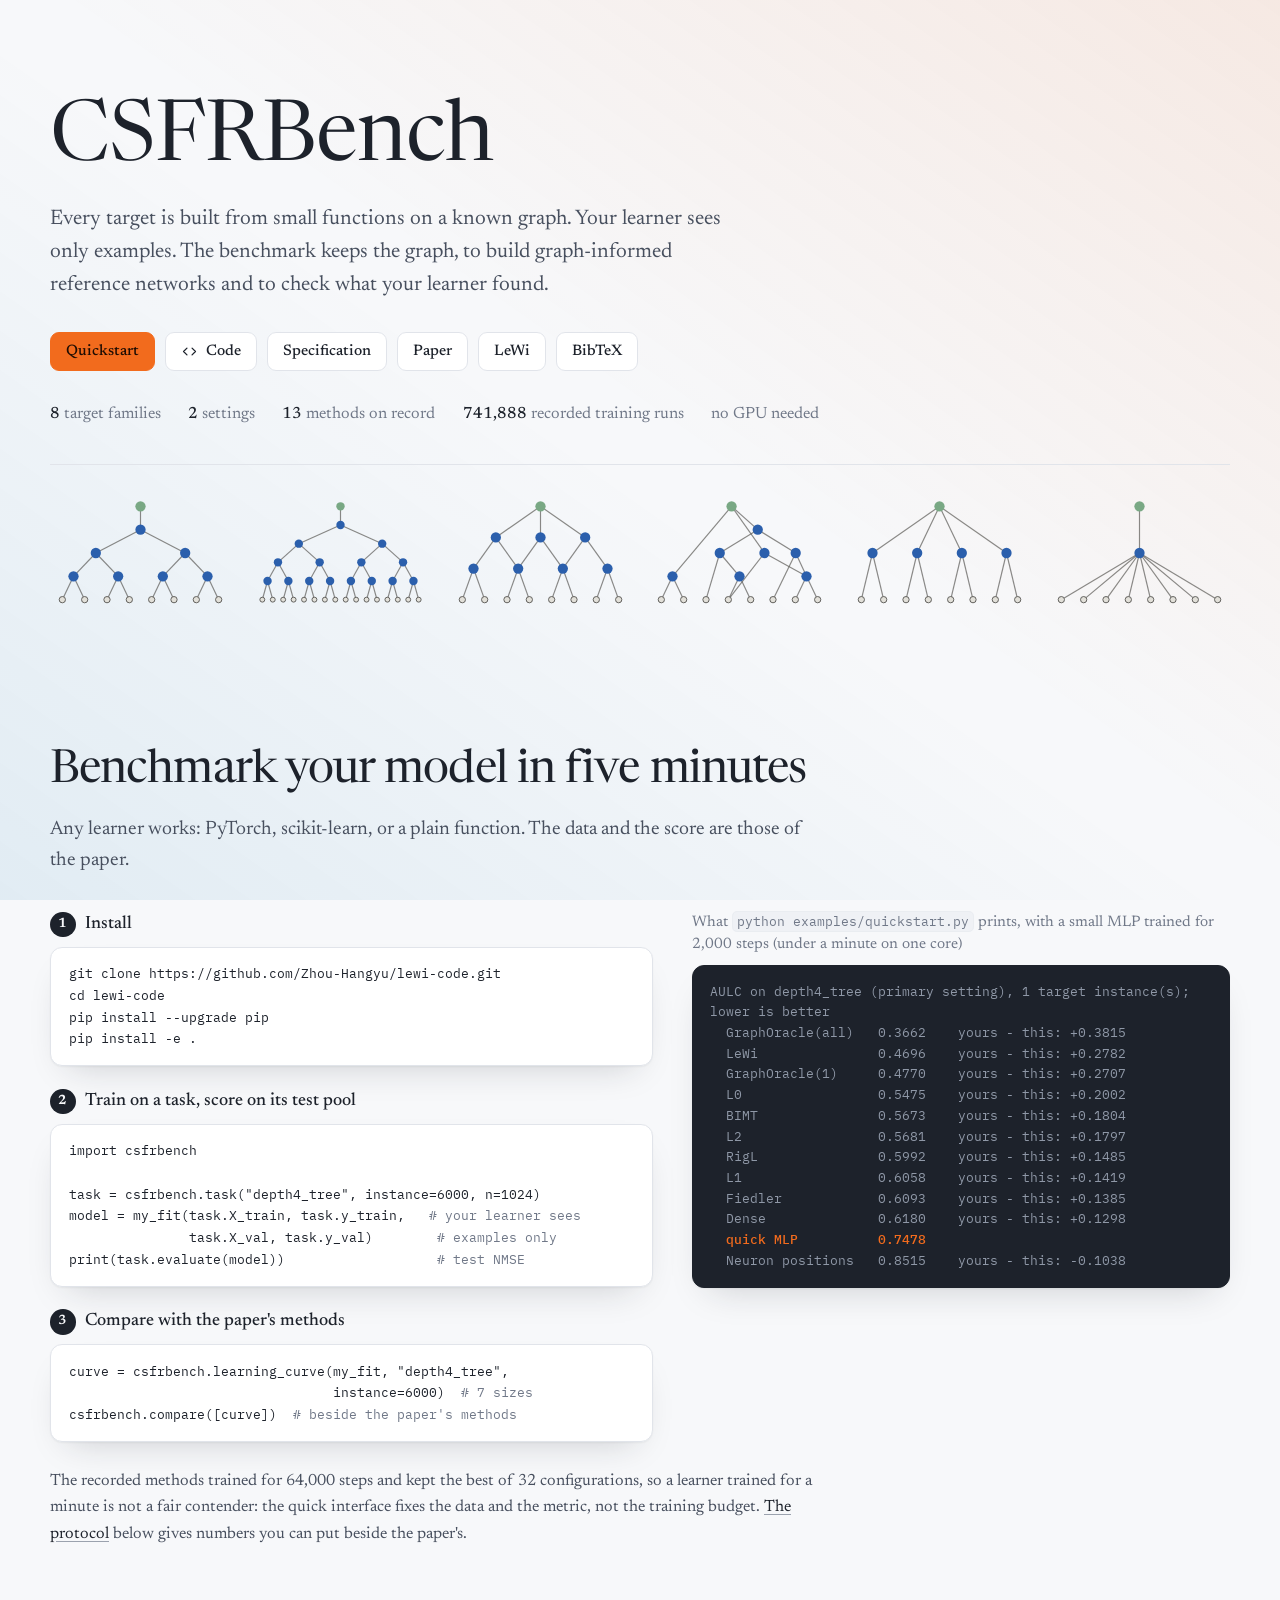
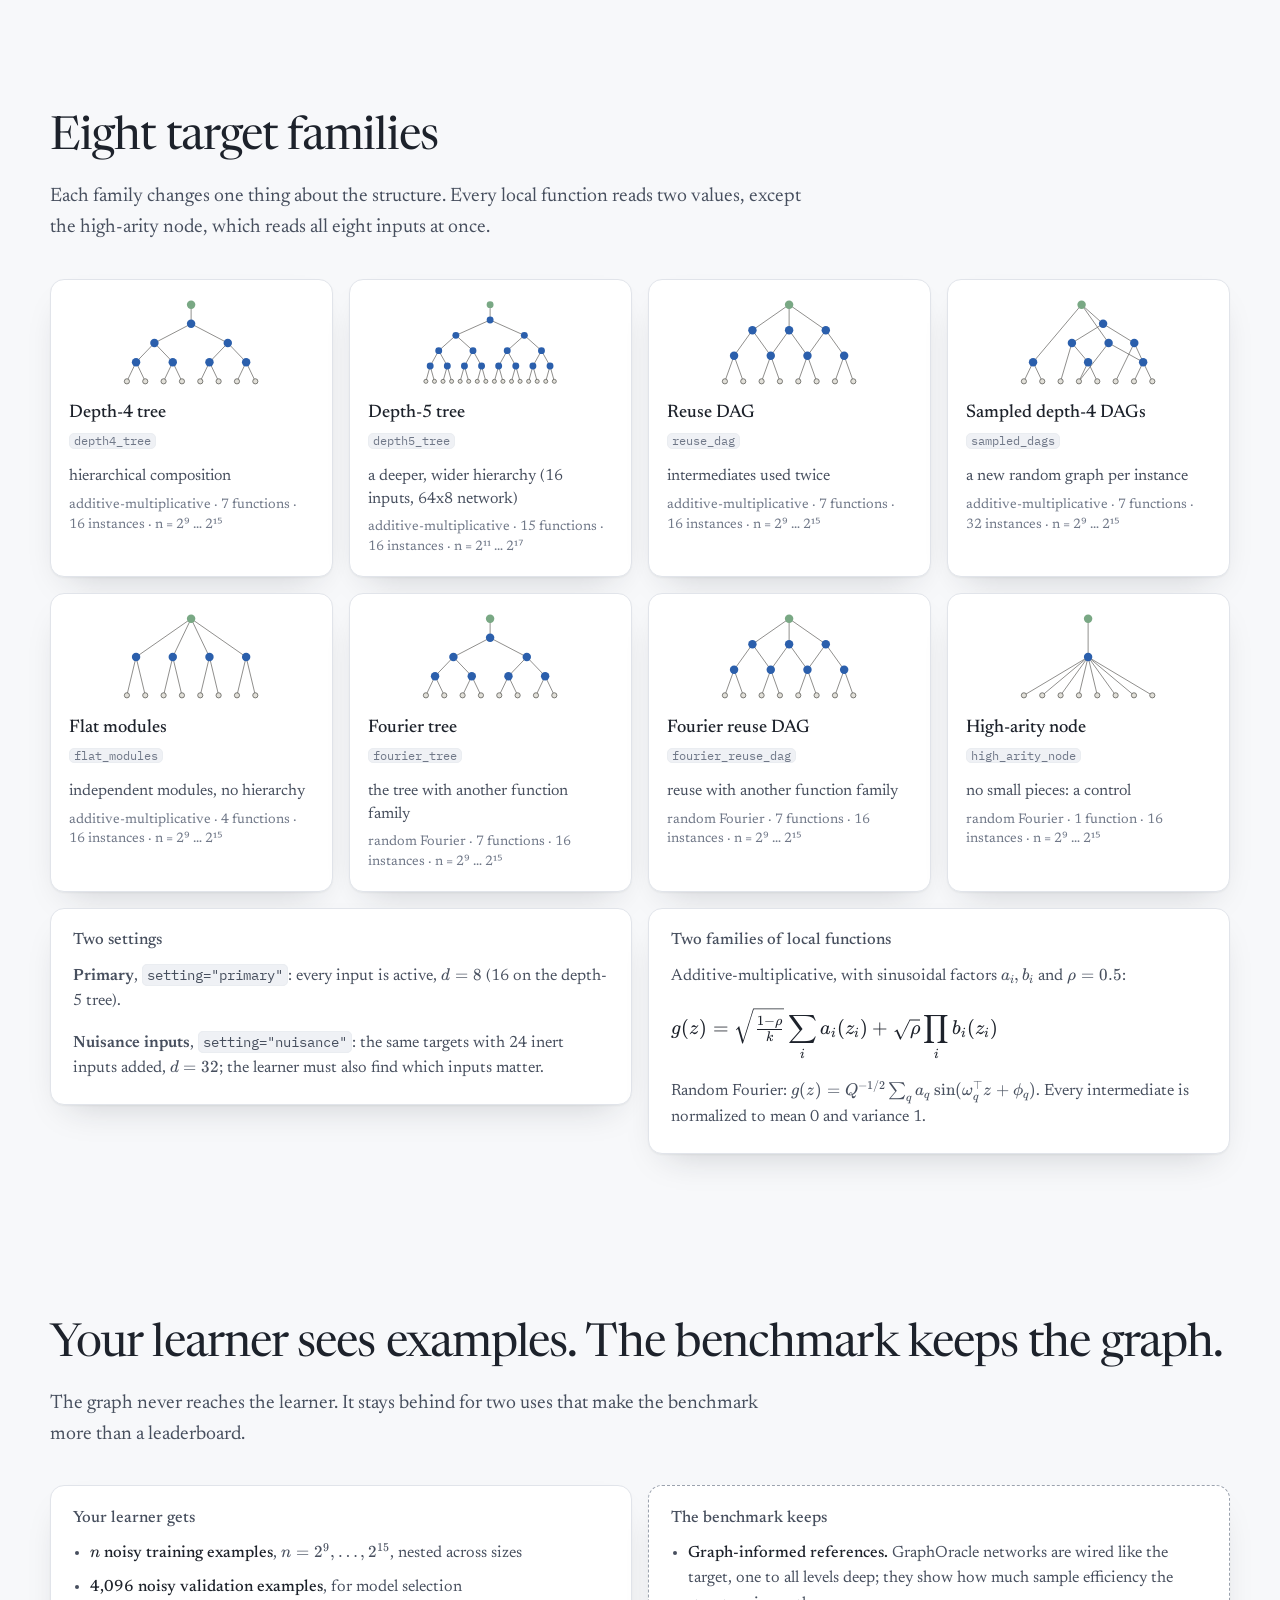
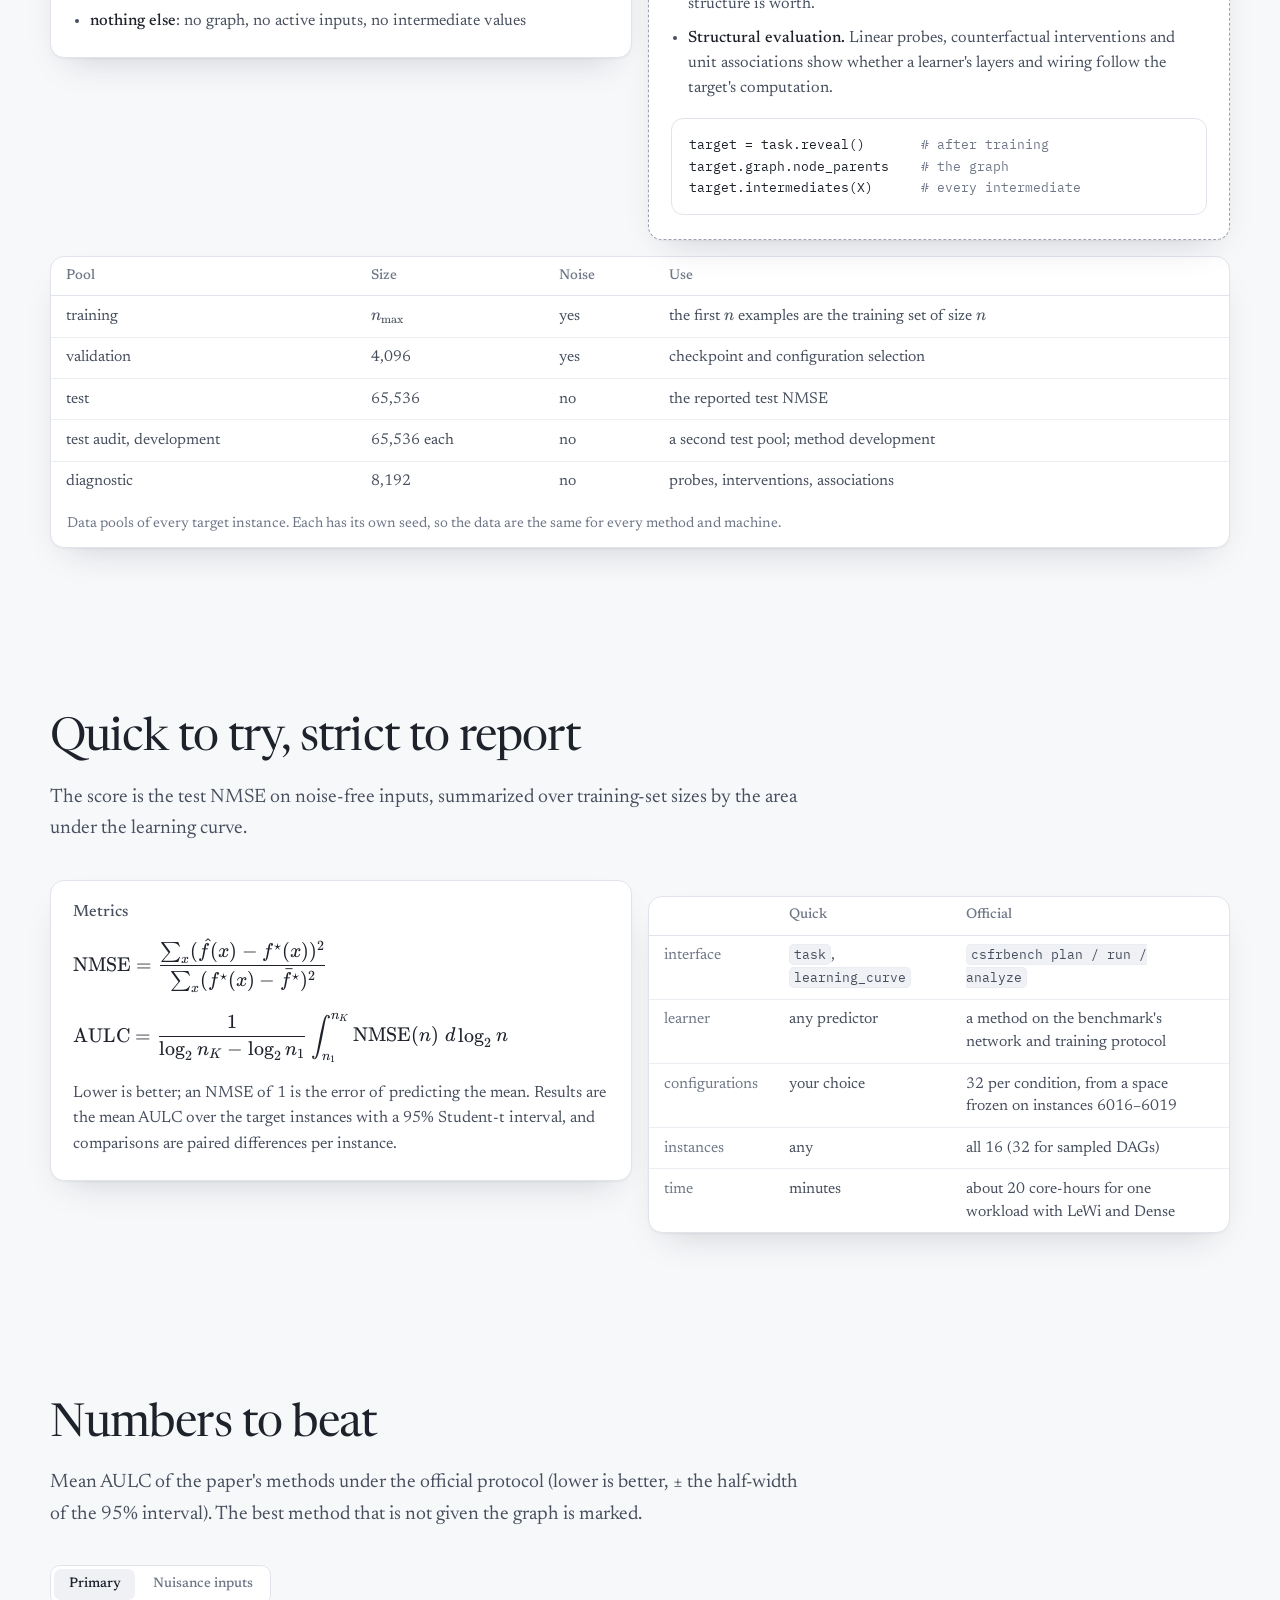
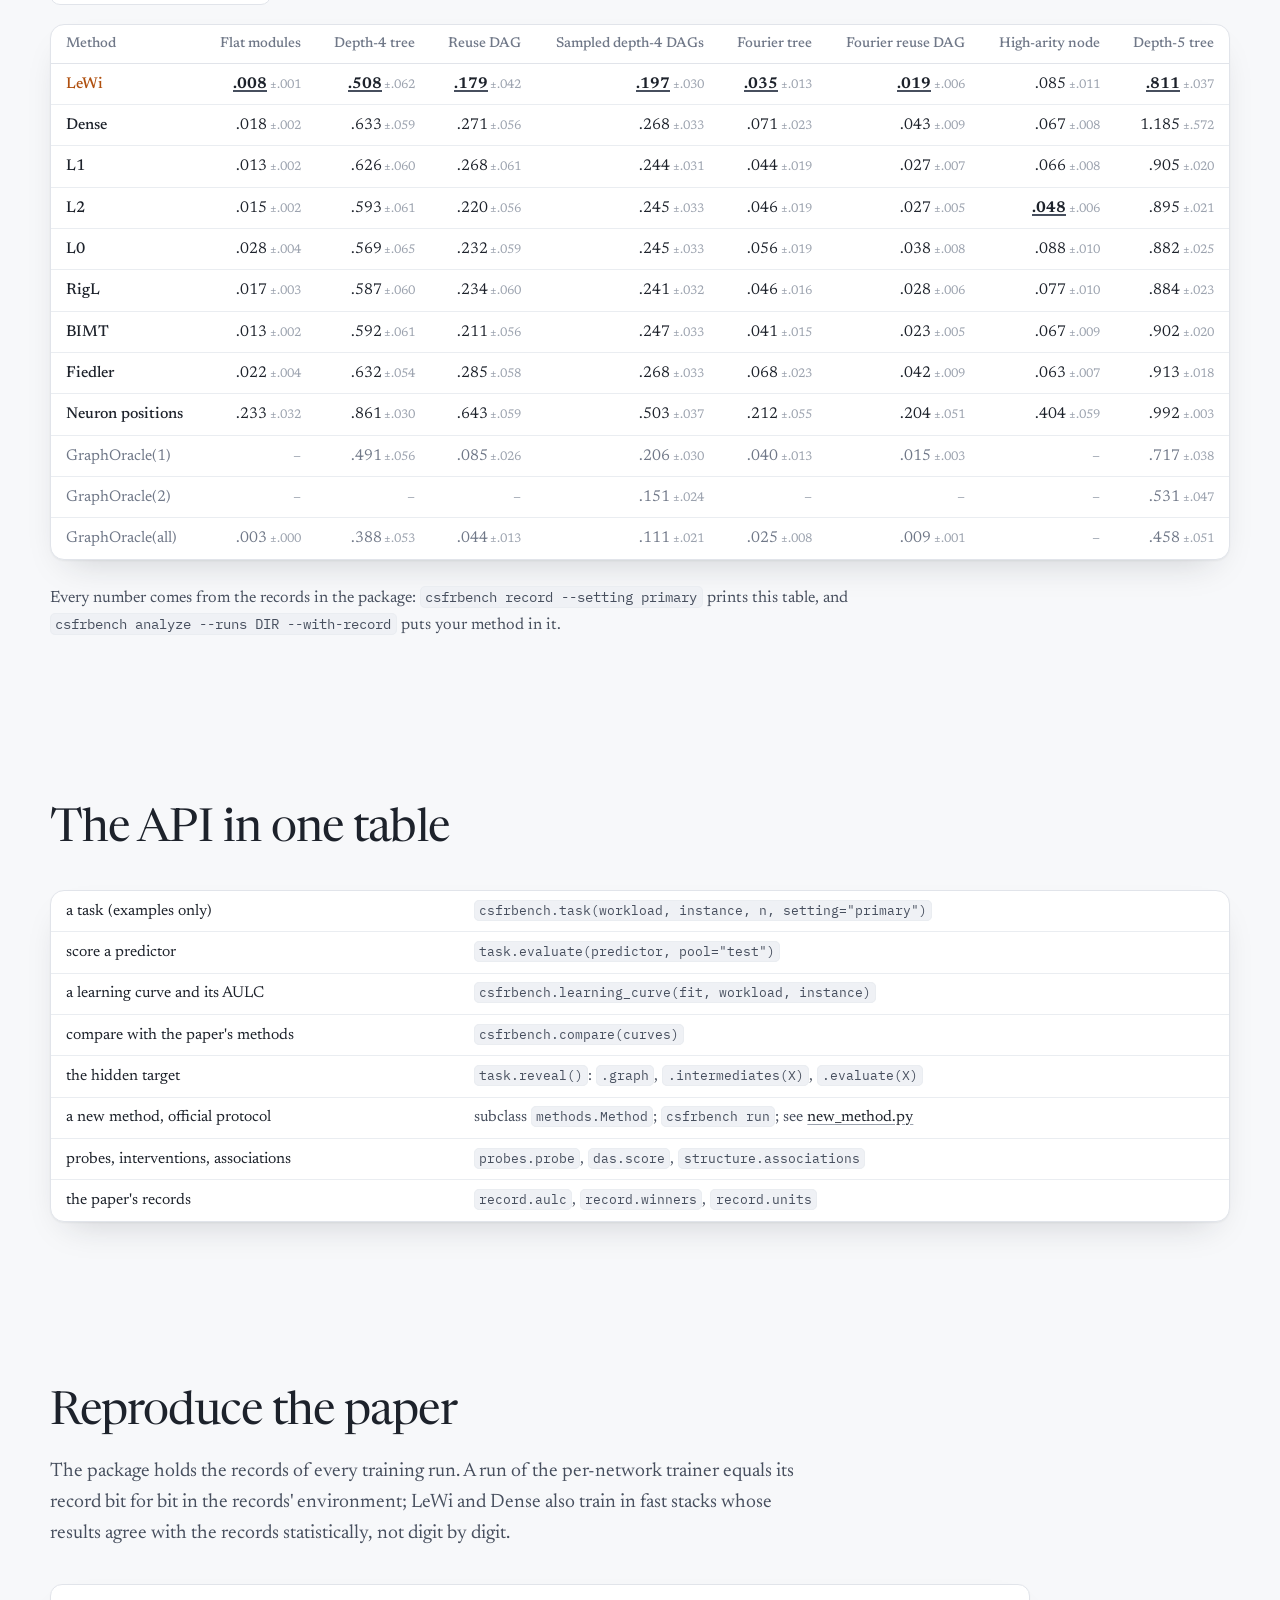
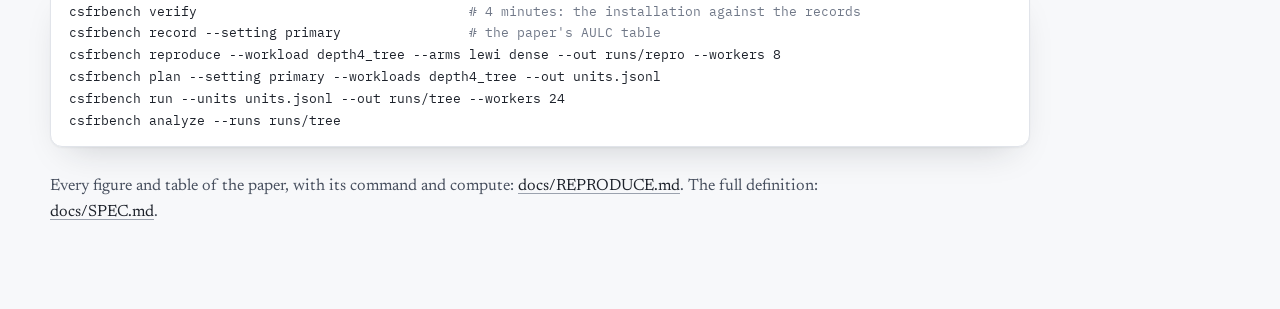
==== csfrbench/index.html @ 1250e173 "LeWi page: Stephen Mussmann, University of Cyprus, the sample-efficiency sentence of the final paper" ====
<!doctype html>
<html lang="en">
<head>
<meta charset="utf-8">
<meta name="viewport" content="width=device-width, initial-scale=1">
<title>CSFRBench: can a learner find the structure it never sees?</title>
<meta name="description" content="CSFRBench is a benchmark for compositionally sparse function regression: targets built from small functions on a known graph. A learner sees only examples; the benchmark keeps the graph for graph-informed references and structural evaluation. Benchmark a model in five minutes.">
<meta name="theme-color" content="#f8f9fb" media="(prefers-color-scheme: light)">
<meta name="theme-color" content="#0e1116" media="(prefers-color-scheme: dark)">
<meta property="og:type" content="website">
<meta property="og:title" content="CSFRBench">
<meta property="og:description" content="Targets built from small functions on a hidden graph. Can your learner find the structure? Benchmark a model in five minutes.">
<meta property="og:image" content="https://zhou-hangyu.github.io/lewi/assets/img/og.png">
<meta property="og:url" content="https://zhou-hangyu.github.io/lewi/csfrbench/">
<link rel="canonical" href="https://zhou-hangyu.github.io/lewi/csfrbench/">
<link rel="icon" href="../assets/img/favicon.ico" sizes="48x48">
<link rel="icon" href="../assets/img/favicon.svg" type="image/svg+xml">
<link rel="apple-touch-icon" href="../assets/img/apple-touch-icon.png">
<link rel="preload" href="../assets/fonts/newsreader-normal-latin.woff2" as="font" type="font/woff2" crossorigin>
<link rel="stylesheet" href="../assets/css/fonts.css?v=202610201612">
<link rel="stylesheet" href="../assets/katex/katex.min.css?v=202610201612">
<link rel="stylesheet" href="../assets/css/site.css?v=202610201612">
</head>
<body class="cb">

<a class="skip" href="#quickstart">Skip to content</a>

<header class="hero cb-hero" id="top">
  <div class="wrap">
    <h1 class="title cb-title">CSFRBench</h1>
    <p class="tldr cb-tldr">Every target is built from small functions on a known graph. Your learner sees only examples. The benchmark keeps the graph, to build graph-informed reference networks and to check what your learner found.</p>
    <div class="actions">
      <a class="btn btn-primary" href="#quickstart">Quickstart</a>
      <a class="btn" href="https://github.com/Zhou-Hangyu/lewi-code/tree/main/csfrbench"><svg viewBox="0 0 20 20" aria-hidden="true"><path d="M7 6 3 10l4 4M13 6l4 4-4 4" fill="none" stroke="currentColor" stroke-width="1.5" stroke-linecap="round" stroke-linejoin="round"/></svg>Code</a>
      <a class="btn" href="https://github.com/Zhou-Hangyu/lewi-code/blob/main/docs/SPEC.md">Specification</a>
      <a class="btn" href="../paper/lewi.pdf">Paper</a>
      <a class="btn" href="../">LeWi</a>
      <button type="button" class="btn" id="bib-open" aria-haspopup="dialog">BibTeX</button>
    </div>
    <ul class="cb-facts" aria-label="The benchmark in numbers">
      <li><b>8</b> target families</li><li><b>2</b> settings</li><li><b>13</b> methods on record</li><li><b>741,888</b> recorded training runs</li><li>no GPU needed</li>
    </ul>
    <div class="cb-strip" id="cb-strip" role="img" aria-label="The graph families: depth-4 tree, depth-5 tree, reuse DAG, sampled DAG, flat modules, high-arity node."></div>
  </div>
</header>

<main>

<section class="band" id="quickstart" aria-labelledby="qs-h">
  <div class="wrap">
    <header class="sec-head">
      <h2 id="qs-h">Benchmark your model in five minutes</h2>
      <p class="sec-lede">Any learner works: PyTorch, scikit-learn, or a plain function. The data and the score are those of the paper.</p>
    </header>
    <div class="cb-qs">
    <ol class="cb-steps">
      <li class="cb-step">
        <p class="cb-step-h"><span>1</span>Install</p>
        <pre class="cb-code"><code>git clone https://github.com/Zhou-Hangyu/lewi-code.git
cd lewi-code
pip install --upgrade pip
pip install -e .</code></pre>
      </li>
      <li class="cb-step">
        <p class="cb-step-h"><span>2</span>Train on a task, score on its test pool</p>
        <pre class="cb-code"><code>import csfrbench

task = csfrbench.task("depth4_tree", instance=6000, n=1024)
model = my_fit(task.X_train, task.y_train,   <i># your learner sees</i>
               task.X_val, task.y_val)        <i># examples only</i>
print(task.evaluate(model))                   <i># test NMSE</i></code></pre>
      </li>
      <li class="cb-step">
        <p class="cb-step-h"><span>3</span>Compare with the paper's methods</p>
        <pre class="cb-code"><code>curve = csfrbench.learning_curve(my_fit, "depth4_tree",
                                 instance=6000)  <i># 7 sizes</i>
csfrbench.compare([curve])  <i># beside the paper's methods</i></code></pre>
      </li>
    </ol>
    <figure class="cb-out">
      <figcaption>What <code>python examples/quickstart.py</code> prints, with a small MLP trained for 2,000 steps (under a minute on one core)</figcaption>
<pre class="cb-term"><code>AULC on depth4_tree (primary setting), 1 target instance(s);
lower is better
  GraphOracle(all)   0.3662    yours - this: +0.3815
  LeWi               0.4696    yours - this: +0.2782
  GraphOracle(1)     0.4770    yours - this: +0.2707
  L0                 0.5475    yours - this: +0.2002
  BIMT               0.5673    yours - this: +0.1804
  L2                 0.5681    yours - this: +0.1797
  RigL               0.5992    yours - this: +0.1485
  L1                 0.6058    yours - this: +0.1419
  Fiedler            0.6093    yours - this: +0.1385
  Dense              0.6180    yours - this: +0.1298
  <b>quick MLP          0.7478</b>
  Neuron positions   0.8515    yours - this: -0.1038</code></pre>
    </figure>
    </div>
    <p class="cb-note">The recorded methods trained for 64,000 steps and kept the best of 32 configurations, so a learner trained for a minute is not a fair contender: the quick interface fixes the data and the metric, not the training budget. <a href="#protocol">The protocol</a> below gives numbers you can put beside the paper's.</p>
  </div>
</section>

<section class="band" id="catalog" aria-labelledby="cat-h">
  <div class="wrap">
    <header class="sec-head">
      <h2 id="cat-h">Eight target families</h2>
      <p class="sec-lede">Each family changes one thing about the structure. Every local function reads two values, except the high-arity node, which reads all eight inputs at once.</p>
    </header>
    <div class="cb-cards" id="cb-cards"></div>
    <div class="cb-pair">
      <div class="cb-box">
        <p class="cb-box-h">Two settings</p>
        <p><b>Primary</b>, <code>setting="primary"</code>: every input is active, <span class="katex"><span class="katex-html" aria-hidden="true"><span class="base"><span class="strut" style="height:0.6944em;"></span><span class="mord mathnormal">d</span><span class="mspace" style="margin-right:0.2778em;"></span><span class="mrel">=</span><span class="mspace" style="margin-right:0.2778em;"></span></span><span class="base"><span class="strut" style="height:0.6444em;"></span><span class="mord">8</span></span></span></span> (16 on the depth-5 tree).</p>
        <p><b>Nuisance inputs</b>, <code>setting="nuisance"</code>: the same targets with 24 inert inputs added, <span class="katex"><span class="katex-html" aria-hidden="true"><span class="base"><span class="strut" style="height:0.6944em;"></span><span class="mord mathnormal">d</span><span class="mspace" style="margin-right:0.2778em;"></span><span class="mrel">=</span><span class="mspace" style="margin-right:0.2778em;"></span></span><span class="base"><span class="strut" style="height:0.6444em;"></span><span class="mord">32</span></span></span></span>; the learner must also find which inputs matter.</p>
      </div>
      <div class="cb-box">
        <p class="cb-box-h">Two families of local functions</p>
        <p>Additive-multiplicative, with sinusoidal factors <span class="katex"><span class="katex-html" aria-hidden="true"><span class="base"><span class="strut" style="height:0.8889em;vertical-align:-0.1944em;"></span><span class="mord"><span class="mord mathnormal">a</span><span class="msupsub"><span class="vlist-t vlist-t2"><span class="vlist-r"><span class="vlist" style="height:0.3117em;"><span style="top:-2.55em;margin-left:0em;margin-right:0.05em;"><span class="pstrut" style="height:2.7em;"></span><span class="sizing reset-size6 size3 mtight"><span class="mord mathnormal mtight">i</span></span></span></span><span class="vlist-s">​</span></span><span class="vlist-r"><span class="vlist" style="height:0.15em;"><span></span></span></span></span></span></span><span class="mpunct">,</span><span class="mspace" style="margin-right:0.1667em;"></span><span class="mord"><span class="mord mathnormal">b</span><span class="msupsub"><span class="vlist-t vlist-t2"><span class="vlist-r"><span class="vlist" style="height:0.3117em;"><span style="top:-2.55em;margin-left:0em;margin-right:0.05em;"><span class="pstrut" style="height:2.7em;"></span><span class="sizing reset-size6 size3 mtight"><span class="mord mathnormal mtight">i</span></span></span></span><span class="vlist-s">​</span></span><span class="vlist-r"><span class="vlist" style="height:0.15em;"><span></span></span></span></span></span></span></span></span></span> and <span class="katex"><span class="katex-html" aria-hidden="true"><span class="base"><span class="strut" style="height:0.625em;vertical-align:-0.1944em;"></span><span class="mord mathnormal">ρ</span><span class="mspace" style="margin-right:0.2778em;"></span><span class="mrel">=</span><span class="mspace" style="margin-right:0.2778em;"></span></span><span class="base"><span class="strut" style="height:0.6444em;"></span><span class="mord">0.5</span></span></span></span>:</p>
        <span class="katex-display"><span class="katex"><span class="katex-html" aria-hidden="true"><span class="base"><span class="strut" style="height:1em;vertical-align:-0.25em;"></span><span class="mord mathnormal" style="margin-right:0.03588em;">g</span><span class="mopen">(</span><span class="mord mathnormal" style="margin-right:0.04398em;">z</span><span class="mclose">)</span><span class="mspace" style="margin-right:0.2778em;"></span><span class="mrel">=</span><span class="mspace" style="margin-right:0.2778em;"></span></span><span class="base"><span class="strut" style="height:2.5877em;vertical-align:-1.2777em;"></span><span class="mord sqrt"><span class="vlist-t vlist-t2"><span class="vlist-r"><span class="vlist" style="height:1.31em;"><span class="svg-align" style="top:-3.8em;"><span class="pstrut" style="height:3.8em;"></span><span class="mord" style="padding-left:1em;"><span class="mord"><span class="mopen nulldelimiter"></span><span class="mfrac"><span class="vlist-t vlist-t2"><span class="vlist-r"><span class="vlist" style="height:0.8972em;"><span style="top:-2.655em;"><span class="pstrut" style="height:3em;"></span><span class="sizing reset-size6 size3 mtight"><span class="mord mtight"><span class="mord mathnormal mtight" style="margin-right:0.03148em;">k</span></span></span></span><span style="top:-3.23em;"><span class="pstrut" style="height:3em;"></span><span class="frac-line" style="border-bottom-width:0.04em;"></span></span><span style="top:-3.4461em;"><span class="pstrut" style="height:3em;"></span><span class="sizing reset-size6 size3 mtight"><span class="mord mtight"><span class="mord mtight">1</span><span class="mbin mtight">−</span><span class="mord mathnormal mtight">ρ</span></span></span></span></span><span class="vlist-s">​</span></span><span class="vlist-r"><span class="vlist" style="height:0.345em;"><span></span></span></span></span></span><span class="mclose nulldelimiter"></span></span></span></span><span style="top:-3.27em;"><span class="pstrut" style="height:3.8em;"></span><span class="hide-tail" style="min-width:1.02em;height:1.88em;"><svg xmlns="http://www.w3.org/2000/svg" width="400em" height="1.88em" viewBox="0 0 400000 1944" preserveAspectRatio="xMinYMin slice"><path d="M983 90
l0 -0
c4,-6.7,10,-10,18,-10 H400000v40
H1013.1s-83.4,268,-264.1,840c-180.7,572,-277,876.3,-289,913c-4.7,4.7,-12.7,7,-24,7
s-12,0,-12,0c-1.3,-3.3,-3.7,-11.7,-7,-25c-35.3,-125.3,-106.7,-373.3,-214,-744
c-10,12,-21,25,-33,39s-32,39,-32,39c-6,-5.3,-15,-14,-27,-26s25,-30,25,-30
c26.7,-32.7,52,-63,76,-91s52,-60,52,-60s208,722,208,722
c56,-175.3,126.3,-397.3,211,-666c84.7,-268.7,153.8,-488.2,207.5,-658.5
c53.7,-170.3,84.5,-266.8,92.5,-289.5z
M1001 80h400000v40h-400000z"/></svg></span></span></span><span class="vlist-s">​</span></span><span class="vlist-r"><span class="vlist" style="height:0.53em;"><span></span></span></span></span></span><span class="mspace" style="margin-right:0.1667em;"></span><span class="mop op-limits"><span class="vlist-t vlist-t2"><span class="vlist-r"><span class="vlist" style="height:1.05em;"><span style="top:-1.8723em;margin-left:0em;"><span class="pstrut" style="height:3.05em;"></span><span class="sizing reset-size6 size3 mtight"><span class="mord mathnormal mtight">i</span></span></span><span style="top:-3.05em;"><span class="pstrut" style="height:3.05em;"></span><span><span class="mop op-symbol large-op">∑</span></span></span></span><span class="vlist-s">​</span></span><span class="vlist-r"><span class="vlist" style="height:1.2777em;"><span></span></span></span></span></span><span class="mspace" style="margin-right:0.1667em;"></span><span class="mord"><span class="mord mathnormal">a</span><span class="msupsub"><span class="vlist-t vlist-t2"><span class="vlist-r"><span class="vlist" style="height:0.3117em;"><span style="top:-2.55em;margin-left:0em;margin-right:0.05em;"><span class="pstrut" style="height:2.7em;"></span><span class="sizing reset-size6 size3 mtight"><span class="mord mathnormal mtight">i</span></span></span></span><span class="vlist-s">​</span></span><span class="vlist-r"><span class="vlist" style="height:0.15em;"><span></span></span></span></span></span></span><span class="mopen">(</span><span class="mord"><span class="mord mathnormal" style="margin-right:0.04398em;">z</span><span class="msupsub"><span class="vlist-t vlist-t2"><span class="vlist-r"><span class="vlist" style="height:0.3117em;"><span style="top:-2.55em;margin-left:-0.044em;margin-right:0.05em;"><span class="pstrut" style="height:2.7em;"></span><span class="sizing reset-size6 size3 mtight"><span class="mord mathnormal mtight">i</span></span></span></span><span class="vlist-s">​</span></span><span class="vlist-r"><span class="vlist" style="height:0.15em;"><span></span></span></span></span></span></span><span class="mclose">)</span><span class="mspace" style="margin-right:0.2222em;"></span><span class="mbin">+</span><span class="mspace" style="margin-right:0.2222em;"></span></span><span class="base"><span class="strut" style="height:2.3277em;vertical-align:-1.2777em;"></span><span class="mord sqrt"><span class="vlist-t vlist-t2"><span class="vlist-r"><span class="vlist" style="height:0.7519em;"><span class="svg-align" style="top:-3em;"><span class="pstrut" style="height:3em;"></span><span class="mord" style="padding-left:0.833em;"><span class="mord mathnormal">ρ</span></span></span><span style="top:-2.7119em;"><span class="pstrut" style="height:3em;"></span><span class="hide-tail" style="min-width:0.853em;height:1.08em;"><svg xmlns="http://www.w3.org/2000/svg" width="400em" height="1.08em" viewBox="0 0 400000 1080" preserveAspectRatio="xMinYMin slice"><path d="M95,702
c-2.7,0,-7.17,-2.7,-13.5,-8c-5.8,-5.3,-9.5,-10,-9.5,-14
c0,-2,0.3,-3.3,1,-4c1.3,-2.7,23.83,-20.7,67.5,-54
c44.2,-33.3,65.8,-50.3,66.5,-51c1.3,-1.3,3,-2,5,-2c4.7,0,8.7,3.3,12,10
s173,378,173,378c0.7,0,35.3,-71,104,-213c68.7,-142,137.5,-285,206.5,-429
c69,-144,104.5,-217.7,106.5,-221
l0 -0
c5.3,-9.3,12,-14,20,-14
H400000v40H845.2724
s-225.272,467,-225.272,467s-235,486,-235,486c-2.7,4.7,-9,7,-19,7
c-6,0,-10,-1,-12,-3s-194,-422,-194,-422s-65,47,-65,47z
M834 80h400000v40h-400000z"/></svg></span></span></span><span class="vlist-s">​</span></span><span class="vlist-r"><span class="vlist" style="height:0.2881em;"><span></span></span></span></span></span><span class="mspace" style="margin-right:0.1667em;"></span><span class="mop op-limits"><span class="vlist-t vlist-t2"><span class="vlist-r"><span class="vlist" style="height:1.05em;"><span style="top:-1.8723em;margin-left:0em;"><span class="pstrut" style="height:3.05em;"></span><span class="sizing reset-size6 size3 mtight"><span class="mord mathnormal mtight">i</span></span></span><span style="top:-3.05em;"><span class="pstrut" style="height:3.05em;"></span><span><span class="mop op-symbol large-op">∏</span></span></span></span><span class="vlist-s">​</span></span><span class="vlist-r"><span class="vlist" style="height:1.2777em;"><span></span></span></span></span></span><span class="mspace" style="margin-right:0.1667em;"></span><span class="mord"><span class="mord mathnormal">b</span><span class="msupsub"><span class="vlist-t vlist-t2"><span class="vlist-r"><span class="vlist" style="height:0.3117em;"><span style="top:-2.55em;margin-left:0em;margin-right:0.05em;"><span class="pstrut" style="height:2.7em;"></span><span class="sizing reset-size6 size3 mtight"><span class="mord mathnormal mtight">i</span></span></span></span><span class="vlist-s">​</span></span><span class="vlist-r"><span class="vlist" style="height:0.15em;"><span></span></span></span></span></span></span><span class="mopen">(</span><span class="mord"><span class="mord mathnormal" style="margin-right:0.04398em;">z</span><span class="msupsub"><span class="vlist-t vlist-t2"><span class="vlist-r"><span class="vlist" style="height:0.3117em;"><span style="top:-2.55em;margin-left:-0.044em;margin-right:0.05em;"><span class="pstrut" style="height:2.7em;"></span><span class="sizing reset-size6 size3 mtight"><span class="mord mathnormal mtight">i</span></span></span></span><span class="vlist-s">​</span></span><span class="vlist-r"><span class="vlist" style="height:0.15em;"><span></span></span></span></span></span></span><span class="mclose">)</span></span></span></span></span>
        <p>Random Fourier: <span class="katex"><span class="katex-html" aria-hidden="true"><span class="base"><span class="strut" style="height:1em;vertical-align:-0.25em;"></span><span class="mord mathnormal" style="margin-right:0.03588em;">g</span><span class="mopen">(</span><span class="mord mathnormal" style="margin-right:0.04398em;">z</span><span class="mclose">)</span><span class="mspace" style="margin-right:0.2778em;"></span><span class="mrel">=</span><span class="mspace" style="margin-right:0.2778em;"></span></span><span class="base"><span class="strut" style="height:1.3238em;vertical-align:-0.4358em;"></span><span class="mord"><span class="mord mathnormal">Q</span><span class="msupsub"><span class="vlist-t"><span class="vlist-r"><span class="vlist" style="height:0.888em;"><span style="top:-3.063em;margin-right:0.05em;"><span class="pstrut" style="height:2.7em;"></span><span class="sizing reset-size6 size3 mtight"><span class="mord mtight"><span class="mord mtight">−</span><span class="mord mtight">1/2</span></span></span></span></span></span></span></span></span><span class="mspace" style="margin-right:0.1667em;"></span><span class="mop"><span class="mop op-symbol small-op" style="position:relative;top:0em;">∑</span><span class="msupsub"><span class="vlist-t vlist-t2"><span class="vlist-r"><span class="vlist" style="height:0.0017em;"><span style="top:-2.4003em;margin-left:0em;margin-right:0.05em;"><span class="pstrut" style="height:2.7em;"></span><span class="sizing reset-size6 size3 mtight"><span class="mord mathnormal mtight" style="margin-right:0.03588em;">q</span></span></span></span><span class="vlist-s">​</span></span><span class="vlist-r"><span class="vlist" style="height:0.4358em;"><span></span></span></span></span></span></span><span class="mspace" style="margin-right:0.1667em;"></span><span class="mord"><span class="mord mathnormal">a</span><span class="msupsub"><span class="vlist-t vlist-t2"><span class="vlist-r"><span class="vlist" style="height:0.1514em;"><span style="top:-2.55em;margin-left:0em;margin-right:0.05em;"><span class="pstrut" style="height:2.7em;"></span><span class="sizing reset-size6 size3 mtight"><span class="mord mathnormal mtight" style="margin-right:0.03588em;">q</span></span></span></span><span class="vlist-s">​</span></span><span class="vlist-r"><span class="vlist" style="height:0.2861em;"><span></span></span></span></span></span></span><span class="mspace" style="margin-right:0.1667em;"></span><span class="mop">sin</span><span class="mopen">(</span><span class="mord"><span class="mord mathnormal" style="margin-right:0.03588em;">ω</span><span class="msupsub"><span class="vlist-t vlist-t2"><span class="vlist-r"><span class="vlist" style="height:0.8491em;"><span style="top:-2.453em;margin-left:-0.0359em;margin-right:0.05em;"><span class="pstrut" style="height:2.7em;"></span><span class="sizing reset-size6 size3 mtight"><span class="mord mathnormal mtight" style="margin-right:0.03588em;">q</span></span></span><span style="top:-3.063em;margin-right:0.05em;"><span class="pstrut" style="height:2.7em;"></span><span class="sizing reset-size6 size3 mtight"><span class="mord mtight"><span class="mord mtight">⊤</span></span></span></span></span><span class="vlist-s">​</span></span><span class="vlist-r"><span class="vlist" style="height:0.3831em;"><span></span></span></span></span></span></span><span class="mord mathnormal" style="margin-right:0.04398em;">z</span><span class="mspace" style="margin-right:0.2222em;"></span><span class="mbin">+</span><span class="mspace" style="margin-right:0.2222em;"></span></span><span class="base"><span class="strut" style="height:1.0361em;vertical-align:-0.2861em;"></span><span class="mord"><span class="mord mathnormal">ϕ</span><span class="msupsub"><span class="vlist-t vlist-t2"><span class="vlist-r"><span class="vlist" style="height:0.1514em;"><span style="top:-2.55em;margin-left:0em;margin-right:0.05em;"><span class="pstrut" style="height:2.7em;"></span><span class="sizing reset-size6 size3 mtight"><span class="mord mathnormal mtight" style="margin-right:0.03588em;">q</span></span></span></span><span class="vlist-s">​</span></span><span class="vlist-r"><span class="vlist" style="height:0.2861em;"><span></span></span></span></span></span></span><span class="mclose">)</span></span></span></span>. Every intermediate is normalized to mean 0 and variance 1.</p>
      </div>
    </div>
  </div>
</section>

<section class="band" id="hidden" aria-labelledby="hid-h">
  <div class="wrap">
    <header class="sec-head">
      <h2 id="hid-h">Your learner sees examples. The benchmark keeps the graph.</h2>
      <p class="sec-lede">The graph never reaches the learner. It stays behind for two uses that make the benchmark more than a leaderboard.</p>
    </header>
    <div class="cb-split">
      <div class="cb-box">
        <p class="cb-box-h">Your learner gets</p>
        <ul class="cb-list">
          <li><b><span class="katex"><span class="katex-html" aria-hidden="true"><span class="base"><span class="strut" style="height:0.4306em;"></span><span class="mord mathnormal">n</span></span></span></span> noisy training examples</b>, <span class="katex"><span class="katex-html" aria-hidden="true"><span class="base"><span class="strut" style="height:0.4306em;"></span><span class="mord mathnormal">n</span><span class="mspace" style="margin-right:0.2778em;"></span><span class="mrel">=</span><span class="mspace" style="margin-right:0.2778em;"></span></span><span class="base"><span class="strut" style="height:1.0085em;vertical-align:-0.1944em;"></span><span class="mord"><span class="mord">2</span><span class="msupsub"><span class="vlist-t"><span class="vlist-r"><span class="vlist" style="height:0.8141em;"><span style="top:-3.063em;margin-right:0.05em;"><span class="pstrut" style="height:2.7em;"></span><span class="sizing reset-size6 size3 mtight"><span class="mord mtight">9</span></span></span></span></span></span></span></span><span class="mpunct">,</span><span class="mspace" style="margin-right:0.1667em;"></span><span class="minner">…</span><span class="mspace" style="margin-right:0.1667em;"></span><span class="mpunct">,</span><span class="mspace" style="margin-right:0.1667em;"></span><span class="mord"><span class="mord">2</span><span class="msupsub"><span class="vlist-t"><span class="vlist-r"><span class="vlist" style="height:0.8141em;"><span style="top:-3.063em;margin-right:0.05em;"><span class="pstrut" style="height:2.7em;"></span><span class="sizing reset-size6 size3 mtight"><span class="mord mtight"><span class="mord mtight">15</span></span></span></span></span></span></span></span></span></span></span></span>, nested across sizes</li>
          <li><b>4,096 noisy validation examples</b>, for model selection</li>
          <li><b>nothing else</b>: no graph, no active inputs, no intermediate values</li>
        </ul>
      </div>
      <div class="cb-box cb-kept">
        <p class="cb-box-h">The benchmark keeps</p>
        <ul class="cb-list">
          <li><b>Graph-informed references.</b> GraphOracle networks are wired like the target, one to all levels deep; they show how much sample efficiency the structure is worth.</li>
          <li><b>Structural evaluation.</b> Linear probes, counterfactual interventions and unit associations show whether a learner's layers and wiring follow the target's computation.</li>
        </ul>
        <pre class="cb-code"><code>target = task.reveal()       <i># after training</i>
target.graph.node_parents    <i># the graph</i>
target.intermediates(X)      <i># every intermediate</i></code></pre>
      </div>
    </div>
    <div class="cb-tablebox">
      <table class="cb-table">
        <caption>Data pools of every target instance. Each has its own seed, so the data are the same for every method and machine.</caption>
        <thead><tr><th>Pool</th><th>Size</th><th>Noise</th><th>Use</th></tr></thead>
        <tbody>
          <tr><td>training</td><td><span class="katex"><span class="katex-html" aria-hidden="true"><span class="base"><span class="strut" style="height:0.5806em;vertical-align:-0.15em;"></span><span class="mord"><span class="mord mathnormal">n</span><span class="msupsub"><span class="vlist-t vlist-t2"><span class="vlist-r"><span class="vlist" style="height:0.1514em;"><span style="top:-2.55em;margin-left:0em;margin-right:0.05em;"><span class="pstrut" style="height:2.7em;"></span><span class="sizing reset-size6 size3 mtight"><span class="mord mtight"><span class="mop mtight"><span class="mtight">m</span><span class="mtight">a</span><span class="mtight">x</span></span></span></span></span></span><span class="vlist-s">​</span></span><span class="vlist-r"><span class="vlist" style="height:0.15em;"><span></span></span></span></span></span></span></span></span></span></td><td>yes</td><td>the first <span class="katex"><span class="katex-html" aria-hidden="true"><span class="base"><span class="strut" style="height:0.4306em;"></span><span class="mord mathnormal">n</span></span></span></span> examples are the training set of size <span class="katex"><span class="katex-html" aria-hidden="true"><span class="base"><span class="strut" style="height:0.4306em;"></span><span class="mord mathnormal">n</span></span></span></span></td></tr>
          <tr><td>validation</td><td>4,096</td><td>yes</td><td>checkpoint and configuration selection</td></tr>
          <tr><td>test</td><td>65,536</td><td>no</td><td>the reported test NMSE</td></tr>
          <tr><td>test audit, development</td><td>65,536 each</td><td>no</td><td>a second test pool; method development</td></tr>
          <tr><td>diagnostic</td><td>8,192</td><td>no</td><td>probes, interventions, associations</td></tr>
        </tbody>
      </table>
    </div>
  </div>
</section>

<section class="band" id="protocol" aria-labelledby="pro-h">
  <div class="wrap">
    <header class="sec-head">
      <h2 id="pro-h">Quick to try, strict to report</h2>
      <p class="sec-lede">The score is the test NMSE on noise-free inputs, summarized over training-set sizes by the area under the learning curve.</p>
    </header>
    <div class="cb-pair">
      <div class="cb-box">
        <p class="cb-box-h">Metrics</p>
        <span class="katex-display"><span class="katex"><span class="katex-html" aria-hidden="true"><span class="base"><span class="strut" style="height:0.6833em;"></span><span class="mord text"><span class="mord">NMSE</span></span><span class="mspace" style="margin-right:0.2778em;"></span><span class="mrel">=</span><span class="mspace" style="margin-right:0.2778em;"></span></span><span class="base"><span class="strut" style="height:2.6685em;vertical-align:-1.0209em;"></span><span class="mord"><span class="mopen nulldelimiter"></span><span class="mfrac"><span class="vlist-t vlist-t2"><span class="vlist-r"><span class="vlist" style="height:1.6476em;"><span style="top:-2.2788em;"><span class="pstrut" style="height:3em;"></span><span class="mord"><span class="mop"><span class="mop op-symbol small-op" style="position:relative;top:0em;">∑</span><span class="msupsub"><span class="vlist-t vlist-t2"><span class="vlist-r"><span class="vlist" style="height:0.0017em;"><span style="top:-2.4003em;margin-left:0em;margin-right:0.05em;"><span class="pstrut" style="height:2.7em;"></span><span class="sizing reset-size6 size3 mtight"><span class="mord mathnormal mtight">x</span></span></span></span><span class="vlist-s">​</span></span><span class="vlist-r"><span class="vlist" style="height:0.2997em;"><span></span></span></span></span></span></span><span class="mopen">(</span><span class="mord"><span class="mord mathnormal" style="margin-right:0.10764em;">f</span><span class="msupsub"><span class="vlist-t"><span class="vlist-r"><span class="vlist" style="height:0.6147em;"><span style="top:-2.989em;margin-right:0.05em;"><span class="pstrut" style="height:2.7em;"></span><span class="sizing reset-size6 size3 mtight"><span class="mbin mtight">⋆</span></span></span></span></span></span></span></span><span class="mopen">(</span><span class="mord mathnormal">x</span><span class="mclose">)</span><span class="mspace" style="margin-right:0.2222em;"></span><span class="mbin">−</span><span class="mspace" style="margin-right:0.2222em;"></span><span class="mord"><span class="mord accent"><span class="vlist-t vlist-t2"><span class="vlist-r"><span class="vlist" style="height:0.8312em;"><span style="top:-3em;"><span class="pstrut" style="height:3em;"></span><span class="mord mathnormal" style="margin-right:0.10764em;">f</span></span><span style="top:-3.2634em;"><span class="pstrut" style="height:3em;"></span><span class="accent-body" style="left:-0.0833em;"><span class="mord">ˉ</span></span></span></span><span class="vlist-s">​</span></span><span class="vlist-r"><span class="vlist" style="height:0.1944em;"><span></span></span></span></span></span><span class="msupsub"><span class="vlist-t"><span class="vlist-r"><span class="vlist" style="height:0.6147em;"><span style="top:-2.989em;margin-right:0.05em;"><span class="pstrut" style="height:2.7em;"></span><span class="sizing reset-size6 size3 mtight"><span class="mbin mtight">⋆</span></span></span></span></span></span></span></span><span class="mclose"><span class="mclose">)</span><span class="msupsub"><span class="vlist-t"><span class="vlist-r"><span class="vlist" style="height:0.7401em;"><span style="top:-2.989em;margin-right:0.05em;"><span class="pstrut" style="height:2.7em;"></span><span class="sizing reset-size6 size3 mtight"><span class="mord mtight">2</span></span></span></span></span></span></span></span></span></span><span style="top:-3.23em;"><span class="pstrut" style="height:3em;"></span><span class="frac-line" style="border-bottom-width:0.04em;"></span></span><span style="top:-3.6897em;"><span class="pstrut" style="height:3em;"></span><span class="mord"><span class="mop"><span class="mop op-symbol small-op" style="position:relative;top:0em;">∑</span><span class="msupsub"><span class="vlist-t vlist-t2"><span class="vlist-r"><span class="vlist" style="height:0.0017em;"><span style="top:-2.4003em;margin-left:0em;margin-right:0.05em;"><span class="pstrut" style="height:2.7em;"></span><span class="sizing reset-size6 size3 mtight"><span class="mord mathnormal mtight">x</span></span></span></span><span class="vlist-s">​</span></span><span class="vlist-r"><span class="vlist" style="height:0.2997em;"><span></span></span></span></span></span></span><span class="mopen">(</span><span class="mord accent"><span class="vlist-t vlist-t2"><span class="vlist-r"><span class="vlist" style="height:0.9579em;"><span style="top:-3em;"><span class="pstrut" style="height:3em;"></span><span class="mord mathnormal" style="margin-right:0.10764em;">f</span></span><span style="top:-3.2634em;"><span class="pstrut" style="height:3em;"></span><span class="accent-body" style="left:-0.0833em;"><span class="mord">^</span></span></span></span><span class="vlist-s">​</span></span><span class="vlist-r"><span class="vlist" style="height:0.1944em;"><span></span></span></span></span></span><span class="mopen">(</span><span class="mord mathnormal">x</span><span class="mclose">)</span><span class="mspace" style="margin-right:0.2222em;"></span><span class="mbin">−</span><span class="mspace" style="margin-right:0.2222em;"></span><span class="mord"><span class="mord mathnormal" style="margin-right:0.10764em;">f</span><span class="msupsub"><span class="vlist-t"><span class="vlist-r"><span class="vlist" style="height:0.6887em;"><span style="top:-3.063em;margin-right:0.05em;"><span class="pstrut" style="height:2.7em;"></span><span class="sizing reset-size6 size3 mtight"><span class="mbin mtight">⋆</span></span></span></span></span></span></span></span><span class="mopen">(</span><span class="mord mathnormal">x</span><span class="mclose">)</span><span class="mclose"><span class="mclose">)</span><span class="msupsub"><span class="vlist-t"><span class="vlist-r"><span class="vlist" style="height:0.8141em;"><span style="top:-3.063em;margin-right:0.05em;"><span class="pstrut" style="height:2.7em;"></span><span class="sizing reset-size6 size3 mtight"><span class="mord mtight">2</span></span></span></span></span></span></span></span></span></span></span><span class="vlist-s">​</span></span><span class="vlist-r"><span class="vlist" style="height:1.0209em;"><span></span></span></span></span></span><span class="mclose nulldelimiter"></span></span></span></span></span></span>
        <span class="katex-display"><span class="katex"><span class="katex-html" aria-hidden="true"><span class="base"><span class="strut" style="height:0.6833em;"></span><span class="mord text"><span class="mord">AULC</span></span><span class="mspace" style="margin-right:0.2778em;"></span><span class="mrel">=</span><span class="mspace" style="margin-right:0.2778em;"></span></span><span class="base"><span class="strut" style="height:2.4263em;vertical-align:-1.012em;"></span><span class="mord"><span class="mopen nulldelimiter"></span><span class="mfrac"><span class="vlist-t vlist-t2"><span class="vlist-r"><span class="vlist" style="height:1.3214em;"><span style="top:-2.314em;"><span class="pstrut" style="height:3em;"></span><span class="mord"><span class="mop"><span class="mop">lo<span style="margin-right:0.01389em;">g</span></span><span class="msupsub"><span class="vlist-t vlist-t2"><span class="vlist-r"><span class="vlist" style="height:0.207em;"><span style="top:-2.4559em;margin-right:0.05em;"><span class="pstrut" style="height:2.7em;"></span><span class="sizing reset-size6 size3 mtight"><span class="mord mtight">2</span></span></span></span><span class="vlist-s">​</span></span><span class="vlist-r"><span class="vlist" style="height:0.2441em;"><span></span></span></span></span></span></span><span class="mspace" style="margin-right:0.1667em;"></span><span class="mord"><span class="mord mathnormal">n</span><span class="msupsub"><span class="vlist-t vlist-t2"><span class="vlist-r"><span class="vlist" style="height:0.3283em;"><span style="top:-2.55em;margin-left:0em;margin-right:0.05em;"><span class="pstrut" style="height:2.7em;"></span><span class="sizing reset-size6 size3 mtight"><span class="mord mathnormal mtight" style="margin-right:0.07153em;">K</span></span></span></span><span class="vlist-s">​</span></span><span class="vlist-r"><span class="vlist" style="height:0.15em;"><span></span></span></span></span></span></span><span class="mspace" style="margin-right:0.2222em;"></span><span class="mbin">−</span><span class="mspace" style="margin-right:0.2222em;"></span><span class="mop"><span class="mop">lo<span style="margin-right:0.01389em;">g</span></span><span class="msupsub"><span class="vlist-t vlist-t2"><span class="vlist-r"><span class="vlist" style="height:0.207em;"><span style="top:-2.4559em;margin-right:0.05em;"><span class="pstrut" style="height:2.7em;"></span><span class="sizing reset-size6 size3 mtight"><span class="mord mtight">2</span></span></span></span><span class="vlist-s">​</span></span><span class="vlist-r"><span class="vlist" style="height:0.2441em;"><span></span></span></span></span></span></span><span class="mspace" style="margin-right:0.1667em;"></span><span class="mord"><span class="mord mathnormal">n</span><span class="msupsub"><span class="vlist-t vlist-t2"><span class="vlist-r"><span class="vlist" style="height:0.3011em;"><span style="top:-2.55em;margin-left:0em;margin-right:0.05em;"><span class="pstrut" style="height:2.7em;"></span><span class="sizing reset-size6 size3 mtight"><span class="mord mtight">1</span></span></span></span><span class="vlist-s">​</span></span><span class="vlist-r"><span class="vlist" style="height:0.15em;"><span></span></span></span></span></span></span></span></span><span style="top:-3.23em;"><span class="pstrut" style="height:3em;"></span><span class="frac-line" style="border-bottom-width:0.04em;"></span></span><span style="top:-3.677em;"><span class="pstrut" style="height:3em;"></span><span class="mord"><span class="mord">1</span></span></span></span><span class="vlist-s">​</span></span><span class="vlist-r"><span class="vlist" style="height:0.9301em;"><span></span></span></span></span></span><span class="mclose nulldelimiter"></span></span><span class="mspace" style="margin-right:0.1667em;"></span><span class="mop"><span class="mop op-symbol large-op" style="margin-right:0.44445em;position:relative;top:-0.0011em;">∫</span><span class="msupsub"><span class="vlist-t vlist-t2"><span class="vlist-r"><span class="vlist" style="height:1.4143em;"><span style="top:-1.7881em;margin-left:-0.4445em;margin-right:0.05em;"><span class="pstrut" style="height:2.7em;"></span><span class="sizing reset-size6 size3 mtight"><span class="mord mtight"><span class="mord mtight"><span class="mord mathnormal mtight">n</span><span class="msupsub"><span class="vlist-t vlist-t2"><span class="vlist-r"><span class="vlist" style="height:0.3173em;"><span style="top:-2.357em;margin-left:0em;margin-right:0.0714em;"><span class="pstrut" style="height:2.5em;"></span><span class="sizing reset-size3 size1 mtight"><span class="mord mtight">1</span></span></span></span><span class="vlist-s">​</span></span><span class="vlist-r"><span class="vlist" style="height:0.143em;"><span></span></span></span></span></span></span></span></span></span><span style="top:-3.8129em;margin-right:0.05em;"><span class="pstrut" style="height:2.7em;"></span><span class="sizing reset-size6 size3 mtight"><span class="mord mtight"><span class="mord mtight"><span class="mord mathnormal mtight">n</span><span class="msupsub"><span class="vlist-t vlist-t2"><span class="vlist-r"><span class="vlist" style="height:0.3448em;"><span style="top:-2.3567em;margin-left:0em;margin-right:0.0714em;"><span class="pstrut" style="height:2.5em;"></span><span class="sizing reset-size3 size1 mtight"><span class="mord mathnormal mtight" style="margin-right:0.07153em;">K</span></span></span></span><span class="vlist-s">​</span></span><span class="vlist-r"><span class="vlist" style="height:0.1433em;"><span></span></span></span></span></span></span></span></span></span></span><span class="vlist-s">​</span></span><span class="vlist-r"><span class="vlist" style="height:1.012em;"><span></span></span></span></span></span></span><span class="mspace" style="margin-right:0.1667em;"></span><span class="mord text"><span class="mord">NMSE</span></span><span class="mopen">(</span><span class="mord mathnormal">n</span><span class="mclose">)</span><span class="mspace" style="margin-right:0.2778em;"></span><span class="mord mathnormal">d</span><span class="mspace" style="margin-right:0.1667em;"></span><span class="mop"><span class="mop">lo<span style="margin-right:0.01389em;">g</span></span><span class="msupsub"><span class="vlist-t vlist-t2"><span class="vlist-r"><span class="vlist" style="height:0.207em;"><span style="top:-2.4559em;margin-right:0.05em;"><span class="pstrut" style="height:2.7em;"></span><span class="sizing reset-size6 size3 mtight"><span class="mord mtight">2</span></span></span></span><span class="vlist-s">​</span></span><span class="vlist-r"><span class="vlist" style="height:0.2441em;"><span></span></span></span></span></span></span><span class="mspace" style="margin-right:0.1667em;"></span><span class="mord mathnormal">n</span></span></span></span></span>
        <p>Lower is better; an NMSE of 1 is the error of predicting the mean. Results are the mean AULC over the target instances with a 95% Student-t interval, and comparisons are paired differences per instance.</p>
      </div>
      <div class="cb-tablebox">
        <table class="cb-table cb-proto">
          <thead><tr><th></th><th>Quick</th><th>Official</th></tr></thead>
          <tbody>
            <tr><td>interface</td><td><code>task</code>, <code>learning_curve</code></td><td><code>csfrbench plan / run / analyze</code></td></tr>
            <tr><td>learner</td><td>any predictor</td><td>a method on the benchmark's network and training protocol</td></tr>
            <tr><td>configurations</td><td>your choice</td><td>32 per condition, from a space frozen on instances 6016&ndash;6019</td></tr>
            <tr><td>instances</td><td>any</td><td>all 16 (32 for sampled DAGs)</td></tr>
            <tr><td>time</td><td>minutes</td><td>about 20 core-hours for one workload with LeWi and Dense</td></tr>
          </tbody>
        </table>
      </div>
    </div>
  </div>
</section>

<section class="band" id="results" aria-labelledby="res-h">
  <div class="wrap">
    <header class="sec-head">
      <h2 id="res-h">Numbers to beat</h2>
      <p class="sec-lede">Mean AULC of the paper's methods under the official protocol (lower is better, ± the half-width of the 95% interval). The best method that is not given the graph is marked.</p>
    </header>
    <div class="seg" role="tablist" aria-label="Setting">
      <button type="button" class="seg-b" data-setting="primary" role="tab">Primary</button>
      <button type="button" class="seg-b" data-setting="nuisance" role="tab">Nuisance inputs</button>
    </div>
    <div class="cb-tablebox cb-results" id="cb-results"></div>
    <p class="cb-note">Every number comes from the records in the package: <code>csfrbench record --setting primary</code> prints this table, and <code>csfrbench analyze --runs DIR --with-record</code> puts your method in it.</p>
  </div>
</section>

<section class="band" id="api" aria-labelledby="api-h">
  <div class="wrap">
    <header class="sec-head">
      <h2 id="api-h">The API in one table</h2>
    </header>
    <div class="cb-tablebox">
      <table class="cb-table cb-api">
        <tbody>
          <tr><td>a task (examples only)</td><td><code>csfrbench.task(workload, instance, n, setting="primary")</code></td></tr>
          <tr><td>score a predictor</td><td><code>task.evaluate(predictor, pool="test")</code></td></tr>
          <tr><td>a learning curve and its AULC</td><td><code>csfrbench.learning_curve(fit, workload, instance)</code></td></tr>
          <tr><td>compare with the paper's methods</td><td><code>csfrbench.compare(curves)</code></td></tr>
          <tr><td>the hidden target</td><td><code>task.reveal()</code>: <code>.graph</code>, <code>.intermediates(X)</code>, <code>.evaluate(X)</code></td></tr>
          <tr><td>a new method, official protocol</td><td>subclass <code>methods.Method</code>; <code>csfrbench run</code>; see <a href="https://github.com/Zhou-Hangyu/lewi-code/blob/main/examples/new_method.py">new_method.py</a></td></tr>
          <tr><td>probes, interventions, associations</td><td><code>probes.probe</code>, <code>das.score</code>, <code>structure.associations</code></td></tr>
          <tr><td>the paper's records</td><td><code>record.aulc</code>, <code>record.winners</code>, <code>record.units</code></td></tr>
        </tbody>
      </table>
    </div>
  </div>
</section>

<section class="band" id="reproduce" aria-labelledby="rep-h">
  <div class="wrap">
    <header class="sec-head">
      <h2 id="rep-h">Reproduce the paper</h2>
      <p class="sec-lede">The package holds the records of every training run. A run of the per-network trainer equals its record bit for bit in the records' environment; LeWi and Dense also train in fast stacks whose results agree with the records statistically, not digit by digit.</p>
    </header>
    <pre class="cb-code cb-wide"><code>csfrbench verify                                  <i># 4 minutes: the installation against the records</i>
csfrbench record --setting primary                <i># the paper's AULC table</i>
csfrbench reproduce --workload depth4_tree --arms lewi dense --out runs/repro --workers 8
csfrbench plan --setting primary --workloads depth4_tree --out units.jsonl
csfrbench run --units units.jsonl --out runs/tree --workers 24
csfrbench analyze --runs runs/tree</code></pre>
    <p class="cb-note">Every figure and table of the paper, with its command and compute: <a href="https://github.com/Zhou-Hangyu/lewi-code/blob/main/docs/REPRODUCE.md">docs/REPRODUCE.md</a>. The full definition: <a href="https://github.com/Zhou-Hangyu/lewi-code/blob/main/docs/SPEC.md">docs/SPEC.md</a>.</p>
  </div>
</section>

</main>

<dialog class="bib-dlg" id="bib-dlg" aria-labelledby="bib-dlg-h">
  <div class="bib-dlg-head">
    <p class="bib-dlg-h" id="bib-dlg-h">BibTeX</p>
    <button class="chip chip-copy" id="copy-bib" type="button">Copy</button>
    <button class="bib-x" id="bib-close" type="button" aria-label="Close"><svg viewBox="0 0 20 20" aria-hidden="true"><path d="M5 5l10 10M15 5 5 15" fill="none" stroke="currentColor" stroke-width="1.6" stroke-linecap="round"/></svg></button>
  </div>
  <pre id="bibtex">@misc{zhou2026lewi,
  title  = {Learning Computational Structure for Sample-Efficient Prediction},
  author = {Zhou, Hangyu and Dovrolis, Constantine and Mussmann, Stephen},
  year   = {2026},
  url    = {https://zhou-hangyu.github.io/lewi/}
}</pre>
</dialog>

<script src="../assets/data/graphs.js?v=202610201612"></script>
<script src="../assets/data/csfrbench.js?v=202610201612"></script>
<script src="../assets/js/csfrbench.js?v=202610201612"></script>
</body>
</html>
---- assets/css/fonts.css ----
/* Self-hosted web fonts, SIL Open Font License 1.1: Newsreader (Production Type), IBM Plex Sans and IBM Plex Mono (IBM). */
@font-face {
  font-family: 'Newsreader';
  font-style: normal;
  font-weight: 200 800;
  font-display: swap;
  src: url(../fonts/newsreader-normal-latin-ext.woff2) format('woff2');
  unicode-range: U+0100-02BA, U+02BD-02C5, U+02C7-02CC, U+02CE-02D7, U+02DD-02FF, U+0304, U+0308, U+0329, U+1D00-1DBF, U+1E00-1E9F, U+1EF2-1EFF, U+2020, U+20A0-20AB, U+20AD-20C4, U+2113, U+2C60-2C7F, U+A720-A7FF;
}
@font-face {
  font-family: 'Newsreader';
  font-style: normal;
  font-weight: 200 800;
  font-display: swap;
  src: url(../fonts/newsreader-normal-latin.woff2) format('woff2');
  unicode-range: U+0000-00FF, U+0131, U+0152-0153, U+02BB-02BC, U+02C6, U+02DA, U+02DC, U+0304, U+0308, U+0329, U+2000-206F, U+20AC, U+2122, U+2191, U+2193, U+2212, U+2215, U+FEFF, U+FFFD;
}
@font-face {
  font-family: 'Newsreader';
  font-style: italic;
  font-weight: 200 800;
  font-display: swap;
  src: url(../fonts/newsreader-italic-latin-ext.woff2) format('woff2');
  unicode-range: U+0100-02BA, U+02BD-02C5, U+02C7-02CC, U+02CE-02D7, U+02DD-02FF, U+0304, U+0308, U+0329, U+1D00-1DBF, U+1E00-1E9F, U+1EF2-1EFF, U+2020, U+20A0-20AB, U+20AD-20C4, U+2113, U+2C60-2C7F, U+A720-A7FF;
}
@font-face {
  font-family: 'Newsreader';
  font-style: italic;
  font-weight: 200 800;
  font-display: swap;
  src: url(../fonts/newsreader-italic-latin.woff2) format('woff2');
  unicode-range: U+0000-00FF, U+0131, U+0152-0153, U+02BB-02BC, U+02C6, U+02DA, U+02DC, U+0304, U+0308, U+0329, U+2000-206F, U+20AC, U+2122, U+2191, U+2193, U+2212, U+2215, U+FEFF, U+FFFD;
}
@font-face {
  font-family: 'IBM Plex Sans';
  font-style: normal;
  font-weight: 100 700;
  font-display: swap;
  src: url(../fonts/plexsans-normal-latin-ext.woff2) format('woff2');
  unicode-range: U+0100-02BA, U+02BD-02C5, U+02C7-02CC, U+02CE-02D7, U+02DD-02FF, U+0304, U+0308, U+0329, U+1D00-1DBF, U+1E00-1E9F, U+1EF2-1EFF, U+2020, U+20A0-20AB, U+20AD-20C4, U+2113, U+2C60-2C7F, U+A720-A7FF;
}
@font-face {
  font-family: 'IBM Plex Sans';
  font-style: normal;
  font-weight: 100 700;
  font-display: swap;
  src: url(../fonts/plexsans-normal-latin.woff2) format('woff2');
  unicode-range: U+0000-00FF, U+0131, U+0152-0153, U+02BB-02BC, U+02C6, U+02DA, U+02DC, U+0304, U+0308, U+0329, U+2000-206F, U+20AC, U+2122, U+2191, U+2193, U+2212, U+2215, U+FEFF, U+FFFD;
}
@font-face {
  font-family: 'IBM Plex Sans';
  font-style: italic;
  font-weight: 400;
  font-display: swap;
  src: url(../fonts/plexsans-italic-400-latin-ext.woff2) format('woff2');
  unicode-range: U+0100-02BA, U+02BD-02C5, U+02C7-02CC, U+02CE-02D7, U+02DD-02FF, U+0304, U+0308, U+0329, U+1D00-1DBF, U+1E00-1E9F, U+1EF2-1EFF, U+2020, U+20A0-20AB, U+20AD-20C4, U+2113, U+2C60-2C7F, U+A720-A7FF;
}
@font-face {
  font-family: 'IBM Plex Sans';
  font-style: italic;
  font-weight: 400;
  font-display: swap;
  src: url(../fonts/plexsans-italic-400-latin.woff2) format('woff2');
  unicode-range: U+0000-00FF, U+0131, U+0152-0153, U+02BB-02BC, U+02C6, U+02DA, U+02DC, U+0304, U+0308, U+0329, U+2000-206F, U+20AC, U+2122, U+2191, U+2193, U+2212, U+2215, U+FEFF, U+FFFD;
}
@font-face {
  font-family: 'IBM Plex Mono';
  font-style: normal;
  font-weight: 400;
  font-display: swap;
  src: url(../fonts/plexmono-normal-400-latin-ext.woff2) format('woff2');
  unicode-range: U+0100-02BA, U+02BD-02C5, U+02C7-02CC, U+02CE-02D7, U+02DD-02FF, U+0304, U+0308, U+0329, U+1D00-1DBF, U+1E00-1E9F, U+1EF2-1EFF, U+2020, U+20A0-20AB, U+20AD-20C4, U+2113, U+2C60-2C7F, U+A720-A7FF;
}
@font-face {
  font-family: 'IBM Plex Mono';
  font-style: normal;
  font-weight: 400;
  font-display: swap;
  src: url(../fonts/plexmono-normal-400-latin.woff2) format('woff2');
  unicode-range: U+0000-00FF, U+0131, U+0152-0153, U+02BB-02BC, U+02C6, U+02DA, U+02DC, U+0304, U+0308, U+0329, U+2000-206F, U+20AC, U+2122, U+2191, U+2193, U+2212, U+2215, U+FEFF, U+FFFD;
}
@font-face {
  font-family: 'IBM Plex Mono';
  font-style: normal;
  font-weight: 500;
  font-display: swap;
  src: url(../fonts/plexmono-normal-500-latin-ext.woff2) format('woff2');
  unicode-range: U+0100-02BA, U+02BD-02C5, U+02C7-02CC, U+02CE-02D7, U+02DD-02FF, U+0304, U+0308, U+0329, U+1D00-1DBF, U+1E00-1E9F, U+1EF2-1EFF, U+2020, U+20A0-20AB, U+20AD-20C4, U+2113, U+2C60-2C7F, U+A720-A7FF;
}
@font-face {
  font-family: 'IBM Plex Mono';
  font-style: normal;
  font-weight: 500;
  font-display: swap;
  src: url(../fonts/plexmono-normal-500-latin.woff2) format('woff2');
  unicode-range: U+0000-00FF, U+0131, U+0152-0153, U+02BB-02BC, U+02C6, U+02DA, U+02DC, U+0304, U+0308, U+0329, U+2000-206F, U+20AC, U+2122, U+2191, U+2193, U+2212, U+2215, U+FEFF, U+FFFD;
}
---- assets/css/site.css ----
/* LeWi project page. One light and one dark theme from the tokens below; the reader's system setting picks it. */

:root {
  --paper: #f7f8fa;
  --paper-2: #eff1f5;
  --panel: #ffffff;
  --ink: #1d222b;
  --ink-2: #474f5e;
  --muted: #707888;
  --faint: #9ba2ae;
  --hair: #e1e4ea;
  --hair-2: #eaedf1;
  --lewi: #f26b1d;
  --lewi-text: #b0500f;
  --lewi-wash: rgba(242, 107, 29, 0.15);
  --lewi-glow: rgba(242, 107, 29, 0.07);
  --blue-glow: rgba(0, 114, 178, 0.06);
  --sheet-alpha-w: 0.1;
  --sheet-alpha-c: 0.085;
  --on-lewi: #1f0d03;
  --dense: #23272f;
  --oracle: #1f7a45;
  --oracle-2: #3f9360;
  --oracle-1: #63ad7d;
  --base: #a7adb8;
  --leaf: #e2e0d9;
  --leaf-edge: #ffffff;
  --func: #2b5fac;
  --readout: #79a884;
  --gedge: #5a5955;
  --wm-mid: #f7f7f7;
  --wm-neg: #2166ac;
  --wm-pos: #b2182b;
  --dot: rgba(29, 34, 43, 0.075);
  --tip-bg: #1d222b;
  --tip-ink: #f2f4f7;
  --tip-dim: #a3abb8;
  --shadow: 0 1px 2px rgba(29, 34, 43, 0.05), 0 16px 36px -18px rgba(29, 34, 43, 0.22);
  /* the 3-D views and the target graphs (read by the script) */
  --v3-cube: rgba(29, 34, 43, 0.1);
  --v3-out: #1d222b;
  --v3-outline: rgba(255, 255, 255, 0.92);
  --v3-dim: #b9bec7;
  --v3-edge-dim: 125, 133, 147;
  --v3-gain: 1.25;
  --v3-track: rgba(29, 34, 43, 0.2);
  --tg-edge: rgba(29, 34, 43, 0.32);
  --serif: "Newsreader", "Iowan Old Style", "Palatino Linotype", Palatino, Georgia, serif;
  --sans: var(--serif);
  --mono: var(--serif);
  --wrap: 1180px;
  --pad: clamp(1rem, 4vw, 2.5rem);
  color-scheme: light;
}

@media (prefers-color-scheme: dark) {
  :root {
    --paper: #101318; --paper-2: #141820; --panel: #181d26;
    --ink: #e2e6ec; --ink-2: #b2bac7; --muted: #8a93a2; --faint: #636c7b; --hair: #283040; --hair-2: #1e2430;
    --lewi: #ff7a2e; --lewi-text: #ff9a5c; --lewi-wash: rgba(255, 122, 46, 0.2); --lewi-glow: rgba(255, 122, 46, 0.07);
    --blue-glow: rgba(64, 150, 220, 0.06); --on-lewi: #1f0d03;
    --sheet-alpha-w: 0.085; --sheet-alpha-c: 0.08;
    --dense: #e2e6ec; --oracle: #4cb57c; --oracle-2: #6cc292; --oracle-1: #8fd0aa; --base: #5f6878;
    --leaf: #3b4250; --leaf-edge: #181d26; --func: #4f82d0; --readout: #79a884; --gedge: #8b94a3;
    --wm-mid: #1c222c; --wm-neg: #3d8fd1; --wm-pos: #e0505e;
    --dot: rgba(226, 230, 236, 0.06); --tip-bg: #262d3a; --tip-ink: #eef1f5; --tip-dim: #9aa3b2;
    --shadow: 0 1px 2px rgba(0, 0, 0, 0.3), 0 16px 36px -18px rgba(0, 0, 0, 0.6);
    --v3-cube: rgba(226, 230, 236, 0.08); --v3-out: #e2e6ec; --v3-outline: rgba(16, 19, 24, 0.85); --v3-dim: #586170;
    --v3-edge-dim: 150, 160, 176; --v3-gain: 1; --v3-track: rgba(226, 230, 236, 0.22); --tg-edge: rgba(226, 230, 236, 0.3);
    color-scheme: dark;
  }
}

/* ------------------------------------------------------------------ base */

*, *::before, *::after { box-sizing: border-box; }
html { scroll-behavior: smooth; scroll-padding-top: 1.5rem; -webkit-text-size-adjust: 100%; }
body {
  margin: 0; color: var(--ink);
  background-color: var(--paper);
  font: 400 1.1875rem/1.62 var(--serif); font-optical-sizing: auto;
  -webkit-font-smoothing: antialiased; -moz-osx-font-smoothing: grayscale; text-rendering: optimizeLegibility;
  font-variant-numeric: lining-nums;
  transition: background-color 0.25s, color 0.25s;
}
body::before {
  content: ""; position: fixed; inset: 0; z-index: -1; pointer-events: none;
  background: linear-gradient(to bottom left, var(--sheet-w, rgba(242, 107, 29, 0.1)) 0%, transparent 48%, transparent 52%, var(--sheet-c, rgba(0, 114, 178, 0.085)) 100%);
}
img, svg, canvas { display: block; max-width: 100%; }
a { color: inherit; }
p { margin: 0 0 1em; }
b, strong { font-weight: 600; }
sub, sup { line-height: 0; font-size: 0.72em; }
:focus-visible { outline: 2px solid var(--lewi); outline-offset: 3px; border-radius: 4px; }
.vh { position: absolute; width: 1px; height: 1px; overflow: hidden; clip: rect(0 0 0 0); white-space: nowrap; }
.skip { position: absolute; left: -9999px; top: 0; }
.skip:focus { left: 1rem; top: 1rem; z-index: 100; background: var(--panel); color: var(--ink); padding: 0.5rem 0.9rem; font: 500 0.9rem var(--sans); }

.wrap { max-width: calc(var(--wrap) + 2 * var(--pad)); margin: 0 auto; padding: 0 var(--pad); }
.band { padding: clamp(4.5rem, 2.5rem + 6vw, 7.5rem) 0; position: relative; }
.band-alt { background: transparent; }

h2 { font: 400 clamp(2rem, 1.35rem + 2.1vw, 2.85rem)/1.1 var(--serif); font-variation-settings: "opsz" 72; letter-spacing: -0.02em; margin: 0 0 1.1rem; text-wrap: balance; color: var(--ink); }
h3 { text-wrap: balance; }
.sec-head { margin: 0 0 3.2rem; }
.sec-lede { max-width: 47rem; font-size: 1.22rem; line-height: 1.6; color: var(--ink-2); margin: 0; }
.sec-lede b { color: var(--ink); font-weight: 600; }

.katex { font-size: 1.06em; }
.katex-display { margin: 0.5rem 0 0.7rem; text-align: left; overflow-x: auto; overflow-y: hidden; padding: 0.15rem 0 0.3rem; }
.katex-display > .katex { text-align: left; }

/* ------------------------------------------------------------------ buttons */


.actions { display: flex; flex-wrap: wrap; gap: 0.6rem; }
@media (min-width: 1260px) { .hero-copy .actions { flex-wrap: nowrap; width: max-content; } }
.btn {
  display: inline-flex; align-items: center; gap: 0.5rem; padding: 0.62rem 0.95rem; border-radius: 9px;
  border: 1px solid var(--hair); background: var(--panel); color: var(--ink);
  font: 500 0.95rem/1 var(--sans); text-decoration: none;
  transition: background 0.16s, border-color 0.16s, transform 0.16s, box-shadow 0.16s;
}
.btn svg { width: 1.12em; height: 1.12em; }
button.btn { cursor: pointer; }
.btn:hover { border-color: var(--faint); box-shadow: 0 6px 16px -10px rgba(0, 0, 0, 0.35); }
.btn:active { transform: translateY(1px); }
.btn-primary { background: var(--lewi); border-color: var(--lewi); color: var(--on-lewi); }
.btn-primary:hover { background: #ff8340; border-color: #ff8340; }
.btn .meta { font: 400 0.74rem/1 var(--mono); opacity: 0.72; margin-left: 0.15rem; }
.btn-soon { cursor: default; color: var(--muted); }
.btn-soon:hover { border-color: var(--hair); box-shadow: none; }
.soon { font: 500 0.64rem/1 var(--mono); letter-spacing: 0.08em; text-transform: uppercase; padding: 0.28rem 0.42rem; border-radius: 5px; background: var(--paper-2); color: var(--muted); border: 1px solid var(--hair); }


/* ------------------------------------------------------------------ hero */

.hero { position: relative; background: transparent; color: var(--ink); overflow: hidden; isolation: isolate; }
.hero-grid {
  max-width: 1340px; margin: 0 auto; padding: clamp(4rem, 2rem + 6vh, 6.5rem) var(--pad) clamp(3rem, 2rem + 4vh, 5rem);
  display: grid; grid-template-columns: minmax(0, 1.1fr) minmax(0, 1fr); gap: clamp(2rem, 4.5vw, 5rem); align-items: center;
  min-height: min(100svh, 920px);
}
.title { font: 380 clamp(2.3rem, 1.25rem + 2.6vw, 3.6rem)/1.06 var(--serif); font-variation-settings: "opsz" 72; letter-spacing: -0.022em; margin: 0 0 1.4rem; text-wrap: balance; color: var(--ink); }
.tldr { font: 400 clamp(1.14rem, 1rem + 0.4vw, 1.32rem)/1.55 var(--serif); color: var(--ink-2); max-width: 33rem; margin: 0 0 2rem; }
.byline { margin: 0 0 1.9rem; font-family: var(--sans); }
.authors { font: 500 1.02rem/1.6 var(--sans); margin: 0 0 0.15rem; color: var(--ink); }
.authors a { color: var(--ink); text-decoration: none; border-bottom: 1px solid var(--hair); }
.authors a:hover { border-bottom-color: var(--lewi); }
.authors .au { color: var(--ink); }
.authors sup, .affils sup { color: var(--muted); margin-left: 0.1em; }
.affils { font: 400 0.92rem/1.5 var(--sans); color: var(--muted); margin: 0; }

.hero-visual { position: relative; margin: 0; min-width: 0; }
.hero-visual canvas { display: block; width: 100%; aspect-ratio: 1 / 0.94; cursor: grab; touch-action: pan-y; }
.hero-visual canvas.dragging { cursor: grabbing; }
.hv-target { position: absolute; right: 0.85rem; top: 0.75rem; width: 132px; pointer-events: none; text-align: right; }
.hv-target-label { display: block; font: 500 0.64rem/1 var(--mono); letter-spacing: 0.1em; text-transform: uppercase; color: var(--muted); margin: 0.2rem 0 0.35rem; }
.hv-target svg { width: 100%; height: auto; }
.hero-visual figcaption { font: 400 0.84rem/1.55 var(--sans); color: var(--muted); margin: 1rem 0 0; max-width: 42rem; }

.js .hero-copy > *, .js .hero-visual { animation: rise 0.9s cubic-bezier(0.2, 0.7, 0.2, 1) both; }
.js .hero-copy > :nth-child(1) { animation-delay: 0.05s; }
.js .hero-copy > :nth-child(2) { animation-delay: 0.14s; }
.js .hero-copy > :nth-child(3) { animation-delay: 0.26s; }
.js .hero-copy > :nth-child(4) { animation-delay: 0.36s; }
.js .hero-copy > :nth-child(5) { animation-delay: 0.44s; }
.js .hero-visual { animation-delay: 0.3s; animation-duration: 1.2s; }
@keyframes rise { from { opacity: 0; transform: translateY(14px); } to { opacity: 1; transform: none; } }


.chip { font: 500 0.8rem/1 var(--sans); color: var(--ink); background: var(--panel); border: 1px solid var(--hair); border-radius: 999px; padding: 0.5rem 0.9rem; cursor: pointer; white-space: nowrap; transition: border-color 0.15s, background 0.15s; }
.chip:hover { border-color: var(--faint); }

/* ------------------------------------------------------------------ segmented switch */

.seg { display: inline-flex; gap: 0.2rem; padding: 0.2rem; border: 1px solid var(--hair); border-radius: 10px; background: var(--panel); margin: 0 0 1.4rem; }
.seg-b { font: 500 0.86rem/1 var(--sans); color: var(--muted); background: transparent; border: 0; border-radius: 7px; padding: 0.55rem 0.9rem; cursor: pointer; transition: color 0.15s, background 0.15s; }
.seg-b:hover { color: var(--ink); }
.seg-b[aria-selected="true"] { color: var(--ink); background: var(--paper-2); }

/* ------------------------------------------------------------------ motivation: one function, seven pieces */

.pieces-fig { margin: 0; max-width: 860px; }
#pieces-svg { width: 100%; height: auto; overflow: visible; }
.pc-in { fill: var(--leaf); stroke: var(--faint); stroke-width: 1; }
.pc-out { fill: var(--ink); }
.pc-lab { font: italic 400 15px var(--serif); fill: var(--ink-2); }
.pc-wire { stroke: var(--faint); stroke-width: 1.5; fill: none; }
.pc-box { fill: var(--paper-2); stroke: var(--hair); stroke-width: 1.3; }
.pc-f { font: italic 400 30px var(--serif); fill: var(--ink); }
.pc-frame { fill: none; stroke: var(--hair); stroke-width: 1.3; stroke-dasharray: 5 4; }
.pc-lvl { font: 400 12px var(--sans); fill: var(--muted); }
.pc-g { transition: opacity 0.6s ease; }
#pieces-svg .pc-pieces { opacity: 0; }
#pieces-svg.show-pieces .pc-pieces { opacity: 1; }
#pieces-svg.show-pieces .pc-whole { opacity: 0; }
.counts { display: grid; grid-template-columns: repeat(2, minmax(0, 1fr)); gap: 1rem 2.5rem; max-width: 860px; margin: 1.8rem 0 0; }
.count { padding-top: 1rem; border-top: 2px solid var(--hair); transition: border-color 0.4s, opacity 0.4s; opacity: 0.55; }
.count.on { border-top-color: var(--lewi); opacity: 1; }
.count-n { display: block; font: 400 clamp(2.2rem, 1.6rem + 2vw, 3.2rem)/1 var(--serif); font-variation-settings: "opsz" 72; letter-spacing: -0.03em; color: var(--ink); font-variant-numeric: tabular-nums; }
.count-k { display: block; font: 400 0.92rem/1.45 var(--sans); color: var(--ink-2); margin-top: 0.5rem; }

/* ------------------------------------------------------------------ the gap */

.gap-fig { margin: 0; max-width: 860px; }
#gap-svg { width: 100%; height: auto; overflow: visible; }
.gp-t { font: 400 12px var(--mono); fill: var(--muted); }
.gp-axt { font: 500 13px var(--sans); fill: var(--ink-2); }
.gp-g { stroke: var(--hair-2); stroke-width: 1; }
.gp-a { stroke: var(--ink-2); stroke-width: 1.2; }
.gp-fill { fill: var(--oracle); opacity: 0.16; }
.gp-base { fill: none; stroke: var(--base); stroke-width: 1.4; }
.gp-dense { fill: none; stroke: var(--dense); stroke-width: 3.2; stroke-linejoin: round; }
.gp-oracle { fill: none; stroke: var(--oracle); stroke-width: 3; stroke-dasharray: 9 6; }
.gp-lewi { fill: none; stroke: var(--lewi); stroke-width: 3.4; stroke-linejoin: round; }
.gp-dot-d { fill: var(--dense); }
.gp-dot-o { fill: var(--oracle); }
.gp-dot-l { fill: var(--lewi); }
.gp-leg { font: 400 14px var(--sans); fill: var(--ink); }
.gp-leg-k { font: 400 12px var(--sans); fill: var(--muted); }
.gp-note { font: 600 17px var(--sans); fill: var(--lewi-text); }
.gp-note2 { font: 400 13px var(--sans); fill: var(--muted); }
.gp-lewi-g { transition: opacity 0.5s; }
#gap-svg:not(.with-lewi) .gp-lewi-g { opacity: 0; }

/* ------------------------------------------------------------------ how it works: four steps */

.st-track { position: relative; }
.st-head { margin-bottom: 1.5rem; }
.stepper { max-width: 1060px; position: sticky; top: 16px; }
.st-tabs { display: flex; flex-wrap: wrap; gap: 0.4rem; margin: 0 0 1.2rem; }
.st-tab { position: relative; overflow: hidden; display: inline-flex; align-items: center; gap: 0.55rem; font: 500 0.9rem/1 var(--sans); color: var(--muted); background: var(--panel); border: 1px solid var(--hair); border-radius: 10px; padding: 0.6rem 0.9rem; cursor: pointer; }
.st-tab span:first-child { display: grid; place-items: center; width: 1.45rem; height: 1.45rem; border-radius: 50%; font: 500 0.74rem/1 var(--mono); border: 1px solid var(--hair); color: var(--muted); }
.st-tab[aria-selected="true"] { color: var(--ink); border-color: var(--faint); }
.st-tab[aria-selected="true"] span:first-child { background: var(--lewi); border-color: var(--lewi); color: var(--on-lewi); }
.st-tab .st-tl { white-space: nowrap; }
.st-body { display: grid; grid-template-columns: minmax(0, 1.25fr) minmax(0, 1fr); gap: clamp(1.5rem, 3vw, 3rem); align-items: start; }
.st-stage { margin: 0; background: var(--panel); border: 1px solid var(--hair); border-radius: 16px; box-shadow: var(--shadow); overflow: hidden; }
#stepper-svg { width: 100%; height: auto; touch-action: none; user-select: none; -webkit-user-select: none; }
.st-math { list-style: none; margin: 0; padding: 0.4rem 0 0; display: grid; gap: 1.1rem; }
.st-math li { transition: opacity 0.4s, transform 0.4s; }
.st-math li.later { opacity: 0; transform: translateY(6px); }
.st-math li.past { opacity: 0.42; }
.st-math li.key .katex-display { display: inline-block; border: 1px solid var(--hair); border-radius: 10px; padding: 0.35rem 0.7rem; background: var(--panel); }
.st-math .katex-display { margin: 0 0 0.25rem; padding: 0; overflow: visible; }
.st-math .katex { font-size: 1.32em; }
.st-math .cap { display: block; font: 400 1rem/1.45 var(--serif); color: var(--muted); }
.st-math .cap .katex { font-size: 1em; }
.sv-field { fill: var(--panel); }
.sv-n { fill: var(--faint); stroke: var(--panel); stroke-width: 2; }
.sv-o { fill: var(--hair); stroke: var(--panel); stroke-width: 2; }
.sv-e { fill: var(--ink); stroke: var(--panel); stroke-width: 2.5; }
.sv-ring { fill: none; stroke: var(--ink-2); stroke-width: 1.6; }
.sv-r { fill: url(#svShade); stroke: var(--ink-2); stroke-width: 1.6; stroke-dasharray: 7 6; }
.sv-rl { stroke: var(--ink); stroke-width: 1.4; }
.sv-link { stroke: var(--ink-2); stroke-linecap: round; }
.sv-gone { stroke: var(--faint); stroke-width: 1.6; stroke-dasharray: 2 5; }
.sv-lab { font: italic 400 22px var(--serif); fill: var(--ink); }
.sv-pull { stroke: var(--lewi); fill: none; stroke-width: 3; stroke-linecap: round; stroke-linejoin: round; }
.sv-push { stroke: #3a7fd5; fill: none; stroke-width: 3; stroke-linecap: round; stroke-linejoin: round; }
.sv-pull-t { font: 400 19px var(--serif); fill: var(--lewi-text); }
.sv-push-t { font: 400 19px var(--serif); fill: #3a7fd5; }
.sv-dense { stroke: var(--faint); stroke-width: 1.1; }

/* ------------------------------------------------------------------ results pattern */

.pattern-fig { margin: 0; max-width: 1000px; }
#pattern-svg { width: 100%; height: auto; overflow: visible; }
.pt-row { font: 400 17px var(--serif); fill: var(--ink); }
.pt-t { font: 400 13px var(--mono); fill: var(--muted); font-variant-numeric: tabular-nums; }
.pt-ax { font: 400 13px var(--sans); fill: var(--muted); }
.pt-g { stroke: var(--hair-2); stroke-width: 1; }
.pt-band { fill: var(--oracle); opacity: 0.12; }
.pt-pct { font: 600 19px var(--sans); fill: var(--lewi-text); }
.pt-vs { font: 400 14px var(--sans); fill: var(--muted); }
.pt-note { font: 400 15px var(--sans); fill: var(--ink-2); }
.pt-leg { font: 400 14px var(--sans); fill: var(--ink); }
.pt-ic-e { stroke: var(--gedge); stroke-width: 0.9; }
.pt-ic-in { fill: var(--leaf); }
.pt-ic-fn { fill: var(--ink-2); }
.pt-ic-out { fill: var(--ink); }

/* ------------------------------------------------------------------ world-model tasks */

.tip-clip { display: block; width: 168px; height: 168px; border-radius: 6px; margin: 0.4rem 0 0.2rem; }

/* ------------------------------------------------------------------ CSFRBench */

.bench-flow { display: grid; grid-template-columns: minmax(0, 1fr) 56px minmax(0, 1fr) 56px minmax(0, 1fr); align-items: stretch; }
.bf-card { margin: 0; background: var(--panel); border: 1px solid var(--hair); border-radius: 16px; box-shadow: var(--shadow); padding: 1.2rem 1.3rem 1.1rem; display: flex; flex-direction: column; gap: 1rem; }
.bf-card svg { width: 100%; height: 190px; }
.bf-card figcaption b { display: block; font: 500 1.15rem/1.3 var(--serif); color: var(--ink); }
.bf-card figcaption span { display: block; font: 400 0.98rem/1.45 var(--serif); color: var(--muted); }
.bf-hidden { border-style: dashed; border-color: var(--faint); background: color-mix(in srgb, var(--panel) 70%, var(--paper-2)); }
.bf-arrow { display: grid; place-items: center; }
.bf-arrow svg { width: 40px; height: 16px; }
.bf-arrow path { fill: none; stroke: var(--faint); stroke-width: 1.6; stroke-linecap: round; stroke-linejoin: round; }
.bx-h { font: italic 400 15px var(--serif); fill: var(--muted); }
.bx-in { fill: var(--ink); }
.bx-out { fill: var(--ink); stroke: var(--ink); stroke-width: 1.2; }
.bx-arrow { fill: none; stroke: var(--faint); stroke-width: 1.4; stroke-linecap: round; stroke-linejoin: round; }
.bl-e line { stroke: var(--faint); stroke-width: 0.6; stroke-opacity: 0.55; }
.bl-n { fill: var(--base); stroke: var(--panel); stroke-width: 1.5; }
.bl-out { fill: var(--ink); stroke: var(--panel); stroke-width: 1.5; }
.bench-graphs { display: grid; grid-template-columns: repeat(6, minmax(0, 1fr)); gap: 0.8rem; margin-top: 1.6rem; }
.bench-actions { margin-top: 2.2rem; justify-content: center; }
.bg-card { margin: 0; text-align: center; }
.bg-card svg { width: 100%; height: auto; display: block; margin: 0 auto 0.5rem; max-width: 170px; }
.bg-card b { display: block; font: 500 1rem/1.3 var(--serif); color: var(--ink); }
.bg-card span { display: block; font: 400 0.9rem/1.35 var(--serif); color: var(--muted); }
.bg-e line { stroke: var(--gedge); stroke-width: 1; stroke-opacity: 0.7; }
.bg-input { fill: var(--leaf); stroke: var(--gedge); stroke-width: 0.8; }
.bg-function { fill: var(--func); }
.bg-readout { fill: var(--readout); }
@media (max-width: 860px) {
  .bench-flow { grid-template-columns: minmax(0, 1fr); gap: 0.2rem; }
  .bf-arrow { height: 40px; }
  .bf-arrow svg { transform: rotate(90deg); }
  .bench-graphs { grid-template-columns: repeat(3, minmax(0, 1fr)); row-gap: 1.4rem; }
}

/* ------------------------------------------------------------------ alignment results */

.align-row { display: grid; grid-template-columns: repeat(3, minmax(0, 1fr)); gap: 1rem; margin-top: 1.25rem; }
.align-card { margin: 0; background: var(--panel); border: 1px solid var(--hair); border-radius: 14px; padding: 1rem 1.15rem 0.7rem; box-shadow: var(--shadow); }
.align-card figcaption { margin: 0 0 0.75rem; }
.align-card figcaption b { display: block; font: 500 1.12rem/1.3 var(--serif); color: var(--ink); }
.align-card figcaption span { display: block; font: 400 0.9rem/1.4 var(--serif); color: var(--muted); }
.align-card svg { width: 100%; height: auto; }
.al-row { font: 400 15px var(--serif); fill: var(--ink); }
.al-leg { font: 400 13.5px var(--serif); fill: var(--ink-2); }
@media (max-width: 980px) { .align-row { grid-template-columns: minmax(0, 1fr); } }

/* ------------------------------------------------------------------ gallery */

.gallery { background: var(--panel); color: var(--ink); border-radius: 18px; overflow: hidden; border: 1px solid var(--hair); box-shadow: var(--shadow); }
.gallery-tabs { display: flex; flex-wrap: wrap; gap: 0.35rem; padding: 0.75rem; border-bottom: 1px solid var(--hair); }
.tab { font: 500 0.88rem/1 var(--sans); color: var(--muted); background: transparent; border: 1px solid transparent; padding: 0.55rem 0.9rem; border-radius: 9px; cursor: pointer; transition: color 0.15s, background 0.15s; }
.tab:hover { color: var(--ink); }
.tab[aria-selected="true"] { color: var(--ink); background: var(--paper-2); border-color: var(--hair); }
.gallery-body { display: grid; grid-template-columns: minmax(0, 1fr) 300px; }
.gallery-stage { position: relative; min-height: 420px; aspect-ratio: 16 / 10.5; background: var(--panel); }
.gallery-stage canvas { position: absolute; inset: 0; width: 100%; height: 100%; cursor: grab; touch-action: pan-y; }
.gallery-hint { top: 0.85rem; bottom: auto; }
.gallery-layers { position: absolute; left: 0.75rem; right: 0.75rem; bottom: 0.7rem; display: flex; gap: 0.3rem; overflow-x: auto; scrollbar-width: none; padding: 0.1rem; }
.gallery-layers::-webkit-scrollbar { display: none; }
.gallery-layers .lay { flex: none; font: 500 0.72rem/1 var(--mono); color: var(--muted); background: color-mix(in srgb, var(--panel) 85%, transparent); border: 1px solid var(--hair); border-radius: 7px; padding: 0.42rem 0.6rem; cursor: pointer; -webkit-backdrop-filter: blur(6px); backdrop-filter: blur(6px); }
.gallery-layers .lay:hover { color: var(--ink); }
.gallery-layers .lay[aria-pressed="true"] { color: var(--on-lewi); background: var(--lewi); border-color: var(--lewi); }
.gallery-side { padding: 1.3rem 1.4rem 1.5rem; border-left: 1px solid var(--hair); font: 400 0.88rem/1.55 var(--sans); color: var(--muted); display: flex; flex-direction: column; background: color-mix(in srgb, var(--paper-2) 55%, var(--panel)); }
.side-k { font: 500 0.66rem/1 var(--mono); letter-spacing: 0.12em; text-transform: uppercase; color: var(--muted); margin: 0 0 0.7rem; }
#gallery-target { width: 100%; height: auto; margin: 0 0 1.4rem; }
.gallery-note { color: var(--ink-2); margin: 0 0 1rem; }
.gallery-side .btn-demo { margin-top: auto; align-self: flex-start; }
.tg-e { stroke: var(--tg-edge); }
.tg-n { stroke: var(--panel); stroke-width: 1.2; }
.tg-out { fill: var(--v3-out); stroke: var(--panel); stroke-width: 1.2; }

/* ------------------------------------------------------------------ world models */

.wm-scroll { overflow-x: auto; margin: 0 calc(-1 * var(--pad)); padding: 0 var(--pad); }
.wm svg { width: 100%; min-width: 780px; height: auto; overflow: visible; }
.wm-row { font: 500 12.5px var(--sans); fill: var(--ink); }
.wm-task { font: 400 11.5px var(--sans); fill: var(--ink-2); cursor: default; }
.wm-task:hover { fill: var(--lewi-text); }
.wm-group { font: 500 10.5px var(--mono); letter-spacing: 0.1em; fill: var(--muted); }
.wm-cell { stroke: var(--paper-2); stroke-width: 1.5; cursor: default; }
.wm-cell:hover { stroke: var(--ink); stroke-width: 1.5; }
.wm-tie { fill: none; stroke: var(--ink); stroke-width: 1.1; pointer-events: none; }
.wm-scale-t { font: 400 11.5px var(--mono); fill: var(--muted); font-variant-numeric: tabular-nums; }
.wm-scale-tick { stroke: var(--faint); stroke-width: 1; }
.wm-scale-k { font: 400 10.5px var(--sans); fill: var(--muted); }


/* ------------------------------------------------------------------ the BibTeX dialog */

.bib-dlg { width: min(680px, calc(100vw - 2rem)); max-width: none; padding: 0; border: 1px solid var(--hair); border-radius: 14px; background: var(--panel); color: var(--ink); box-shadow: 0 30px 80px -30px rgba(0, 0, 0, 0.55); }
.bib-dlg::backdrop { background: rgba(12, 15, 20, 0.42); -webkit-backdrop-filter: blur(3px); backdrop-filter: blur(3px); }
.bib-dlg-head { display: flex; align-items: center; gap: 0.6rem; padding: 0.7rem 0.7rem 0.7rem 1.3rem; border-bottom: 1px solid var(--hair); }
.bib-dlg-h { flex: 1; margin: 0; font: 600 0.95rem/1 var(--sans); color: var(--ink); }
.bib-x { display: grid; place-items: center; width: 2.1rem; height: 2.1rem; padding: 0; border-radius: 8px; border: 1px solid transparent; background: transparent; color: var(--muted); cursor: pointer; }
.bib-x:hover { color: var(--ink); border-color: var(--hair); }
.bib-x svg { width: 1.1rem; height: 1.1rem; }
.bib-dlg pre { font: 400 0.8rem/1.7 var(--mono); color: var(--ink-2); margin: 0; padding: 1.1rem 1.3rem 1.3rem; overflow-x: auto; white-space: pre; }
.chip-copy.done { border-color: var(--oracle); color: var(--oracle); }

/* ------------------------------------------------------------------ tooltip */

.tip { position: fixed; left: 0; top: 0; z-index: 70; pointer-events: none; max-width: 270px; background: var(--tip-bg); color: var(--tip-ink); font: 400 0.78rem/1.45 var(--sans); padding: 0.6rem 0.75rem; border-radius: 9px; box-shadow: 0 14px 34px -12px rgba(0, 0, 0, 0.45); opacity: 0; transform: translateY(4px); transition: opacity 0.12s, transform 0.12s; }
.tip.on { opacity: 1; transform: none; }
.tip b { font-weight: 600; }
.tip .tt-h { font: 600 0.8rem/1.3 var(--sans); margin-bottom: 0.3rem; }
.tip .tt-r { display: flex; justify-content: space-between; gap: 1rem; font-variant-numeric: tabular-nums; }
.tip .tt-r span:last-child { font-family: var(--mono); font-size: 0.74rem; }
.tip .sw { display: inline-block; width: 8px; height: 8px; border-radius: 2px; margin-right: 0.4rem; }
.tip .tt-dim { color: var(--tip-dim); }
.tip .tt-loss span:last-child { color: #ff8f8f; }

/* ------------------------------------------------------------------ responsive */

@media (max-width: 980px) {
  .hero-grid { grid-template-columns: minmax(0, 1fr); min-height: 0; padding-top: 4.2rem; }
  .st-body { grid-template-columns: minmax(0, 1fr); }
  .gallery-body { grid-template-columns: minmax(0, 1fr); }
  .gallery-side { border-left: 0; border-top: 1px solid var(--hair); }
}
@media (max-width: 720px) {
  body { font-size: 1.125rem; }
  .gallery-stage { min-height: 320px; aspect-ratio: 1 / 1; }
  .hv-target { width: 104px; }
  .btn { padding: 0.6rem 0.85rem; font-size: 0.9rem; }
}
@media (max-width: 760px) {
  .st-tabs { flex-wrap: nowrap; }
  .st-tab { padding: 0.5rem 0.65rem; font-size: 0.84rem; }
  .st-tab:not([aria-selected="true"]) .st-tl { display: none; }
  .st-math li.past, .st-math li.later { display: none; }
  .st-math { padding-top: 0; }
}
@media (max-width: 600px) {
  .bib-dlg pre { white-space: pre-wrap; overflow-wrap: anywhere; font-size: 0.74rem; }
}
/* ------------------------------------------------------------------ the CSFRBench page */

.cb { --code: "IBM Plex Mono", ui-monospace, SFMono-Regular, Menlo, Consolas, monospace; --term-bg: #1d222b; --term-ink: #e5e9ef; --term-dim: #8f98a7; }
@media (prefers-color-scheme: dark) { .cb { --term-bg: #0b0e12; --term-ink: #e2e6ec; --term-dim: #7e8796; } }
.cb code { font: 400 0.84em/1 var(--code); background: var(--paper-2); border: 1px solid var(--hair-2); border-radius: 5px; padding: 0.08em 0.32em; }
.cb-hero { padding: clamp(3.5rem, 2rem + 5vw, 6.5rem) 0 clamp(2rem, 1rem + 3vw, 3.5rem); overflow: visible; }
.cb-title { font-size: clamp(3.1rem, 1.6rem + 4.6vw, 5.4rem); letter-spacing: -0.012em; margin: 0 0 1.1rem; }
.cb-tldr { max-width: 44rem; margin: 0 0 1.9rem; }
.cb-facts { list-style: none; display: flex; flex-wrap: wrap; gap: 0.35rem 1.7rem; padding: 0; margin: 2rem 0 0; font: 400 1.02rem/1.4 var(--serif); color: var(--muted); }
.cb-facts b { font-weight: 500; color: var(--ink); font-variant-numeric: tabular-nums; }
.cb-strip { display: grid; grid-template-columns: repeat(6, minmax(0, 1fr)); gap: 1.2rem; margin-top: 2.4rem; padding-top: 2rem; border-top: 1px solid var(--hair); }
.cb-strip svg { width: 100%; height: auto; max-width: 175px; margin: 0 auto; }
.cb .band { padding: clamp(3.2rem, 2rem + 4vw, 5.6rem) 0; }
.cb .sec-head { margin-bottom: 2.2rem; }

/* the quickstart: the steps beside what they print */
.cb-qs { display: grid; grid-template-columns: minmax(0, 1.12fr) minmax(0, 1fr); gap: 1.6rem 2.4rem; align-items: start; }
.cb-steps { list-style: none; margin: 0; padding: 0; display: grid; gap: 1.4rem; min-width: 0; }
.cb-step, .cb-qs > *, .cb-split > *, .cb-pair > * { min-width: 0; }
.cb-step-h { display: flex; align-items: center; gap: 0.6rem; margin: 0 0 0.6rem; font: 500 1.12rem/1.3 var(--serif); color: var(--ink); }
.cb-step-h span { display: grid; place-items: center; flex: none; width: 1.6rem; height: 1.6rem; border-radius: 50%; background: var(--ink); color: var(--paper); font: 600 0.84rem/1 var(--serif); }
.cb-code, .cb-term { position: relative; margin: 0; padding: 0.95rem 1.1rem; border-radius: 12px; overflow-x: auto; font: 400 0.84rem/1.62 var(--code); tab-size: 4; }
.cb-code { background: var(--panel); border: 1px solid var(--hair); box-shadow: var(--shadow); color: var(--ink); }
.cb-code code, .cb-term code { font: inherit; background: none; border: 0; padding: 0; }
.cb-code i { font-style: normal; color: var(--muted); }
.cb-wide { max-width: 980px; }
.cb-copy { position: absolute; top: 0.5rem; right: 0.5rem; font: 500 0.74rem/1 var(--serif); padding: 0.32rem 0.6rem; opacity: 0; transition: opacity 0.2s; cursor: pointer; }
.cb-code:hover .cb-copy, .cb-copy:focus-visible, .cb-copy.done { opacity: 1; }
@media (hover: none) { .cb-copy { opacity: 1; } }
.cb-out { margin: 0; position: sticky; top: 1.5rem; }
.cb-out figcaption { font: 400 0.95rem/1.45 var(--serif); color: var(--muted); margin: 0 0 0.6rem; }
.cb-term { background: var(--term-bg); color: var(--term-dim); border: 1px solid var(--term-bg); box-shadow: var(--shadow); font-size: 0.8rem; }
.cb-term b { color: var(--lewi); font-weight: 500; }
.cb-note { max-width: 50rem; margin: 1.6rem 0 0; font-size: 1.02rem; color: var(--ink-2); }
.cb-note a, .cb-box a, .cb-table a { color: var(--ink); text-decoration-color: var(--faint); text-underline-offset: 0.18em; }

/* the catalog */
.cb-cards { display: grid; grid-template-columns: repeat(4, minmax(0, 1fr)); gap: 1rem; }
.cb-card { margin: 0; display: flex; flex-direction: column; gap: 0.85rem; padding: 1.05rem 1.15rem 1.15rem; background: var(--panel); border: 1px solid var(--hair); border-radius: 14px; box-shadow: var(--shadow); }
.cb-card svg { width: 100%; height: 92px; }
.cb-card figcaption b { display: block; font: 500 1.14rem/1.3 var(--serif); color: var(--ink); }
.cb-card figcaption code { display: inline-block; margin-top: 0.25rem; font-size: 0.74rem; color: var(--muted); }
.cb-tests { display: block; margin-top: 0.55rem; font: 400 1rem/1.4 var(--serif); color: var(--ink-2); }
.cb-meta { display: block; margin-top: 0.5rem; font: 400 0.86rem/1.45 var(--serif); color: var(--muted); }
.cb-pair, .cb-split { display: grid; grid-template-columns: repeat(2, minmax(0, 1fr)); gap: 1rem; margin-top: 1rem; align-items: start; }
.cb-box { padding: 1.2rem 1.35rem 0.4rem; background: var(--panel); border: 1px solid var(--hair); border-radius: 14px; box-shadow: var(--shadow); min-width: 0; }
.cb-box-h { margin: 0 0 0.65rem; font: 500 1.18rem/1.3 var(--serif); color: var(--ink); }
.cb-box p, .cb-list { font-size: 1.02rem; line-height: 1.55; color: var(--ink-2); }
.cb-box .katex-display { margin: 0.2rem 0 0.9rem; }
.cb-kept { border-style: dashed; border-color: var(--faint); }
.cb-kept .cb-code { margin-bottom: 1.1rem; box-shadow: none; }
.cb-list { margin: 0 0 1rem; padding-left: 1.1rem; }
.cb-list li { margin: 0 0 0.55rem; }
.cb-list b { color: var(--ink); font-weight: 500; }

/* tables */
.cb-tablebox { margin-top: 1rem; overflow-x: auto; background: var(--panel); border: 1px solid var(--hair); border-radius: 14px; box-shadow: var(--shadow); }
.cb-table { width: 100%; border-collapse: collapse; font: 400 0.98rem/1.45 var(--serif); color: var(--ink-2); }
.cb-table caption { caption-side: bottom; text-align: left; padding: 0.75rem 1rem; font-size: 0.9rem; color: var(--muted); }
.cb-table th, .cb-table td { padding: 0.55rem 0.95rem; text-align: left; vertical-align: top; border-bottom: 1px solid var(--hair-2); }
.cb-table tbody tr:last-child th, .cb-table tbody tr:last-child td { border-bottom: 0; }
.cb-table thead th { font-weight: 500; font-size: 0.88rem; color: var(--muted); border-bottom-color: var(--hair); }
.cb-table tbody th { font-weight: 500; color: var(--ink); white-space: nowrap; }
.cb-api td:first-child { color: var(--ink); white-space: nowrap; }
.cb-proto td:first-child { color: var(--muted); }
.cb-results { margin-top: 1rem; }
.cb-aulc { font-variant-numeric: tabular-nums; }
.cb-aulc thead th { text-align: right; white-space: nowrap; }
.cb-aulc thead th:first-child { text-align: left; }
.cb-aulc td { text-align: right; white-space: nowrap; }
.cb-m { color: var(--ink); }
.cb-h { margin-left: 0.2em; font-size: 0.8em; color: var(--faint); }
.cb-best .cb-m { font-weight: 650; box-shadow: inset 0 -2px 0 var(--ink-2); }
.cb-table tbody tr.cb-lewi th { color: var(--lewi-text); }
.cb-table tbody tr.cb-ref th, .cb-table tbody tr.cb-ref .cb-m { color: var(--muted); font-weight: 400; }
.cb-table tbody tr.cb-ref-first > * { border-top: 1px solid var(--hair); }
.cb-na { color: var(--faint); }
#results .seg { margin-bottom: 0.2rem; }

@media (max-width: 980px) {
  .cb-qs { grid-template-columns: minmax(0, 1fr); }
  .cb-out { position: static; }
  .cb-cards { grid-template-columns: repeat(2, minmax(0, 1fr)); }
}
@media (max-width: 860px) {
  .cb-pair, .cb-split { grid-template-columns: minmax(0, 1fr); }
  .cb-strip { grid-template-columns: repeat(3, minmax(0, 1fr)); row-gap: 1.4rem; }
  .cb-api td:first-child { white-space: normal; }
}
@media (max-width: 520px) {
  .cb-cards { grid-template-columns: minmax(0, 1fr); }
  .cb-code, .cb-term { font-size: 0.76rem; }
}

@media (prefers-reduced-motion: reduce) {
  html { scroll-behavior: auto; }
  body { transition: none; }
  .js .hero-copy > *, .js .hero-visual { animation: none; }
}
@media print { .actions, .chip { display: none; } }
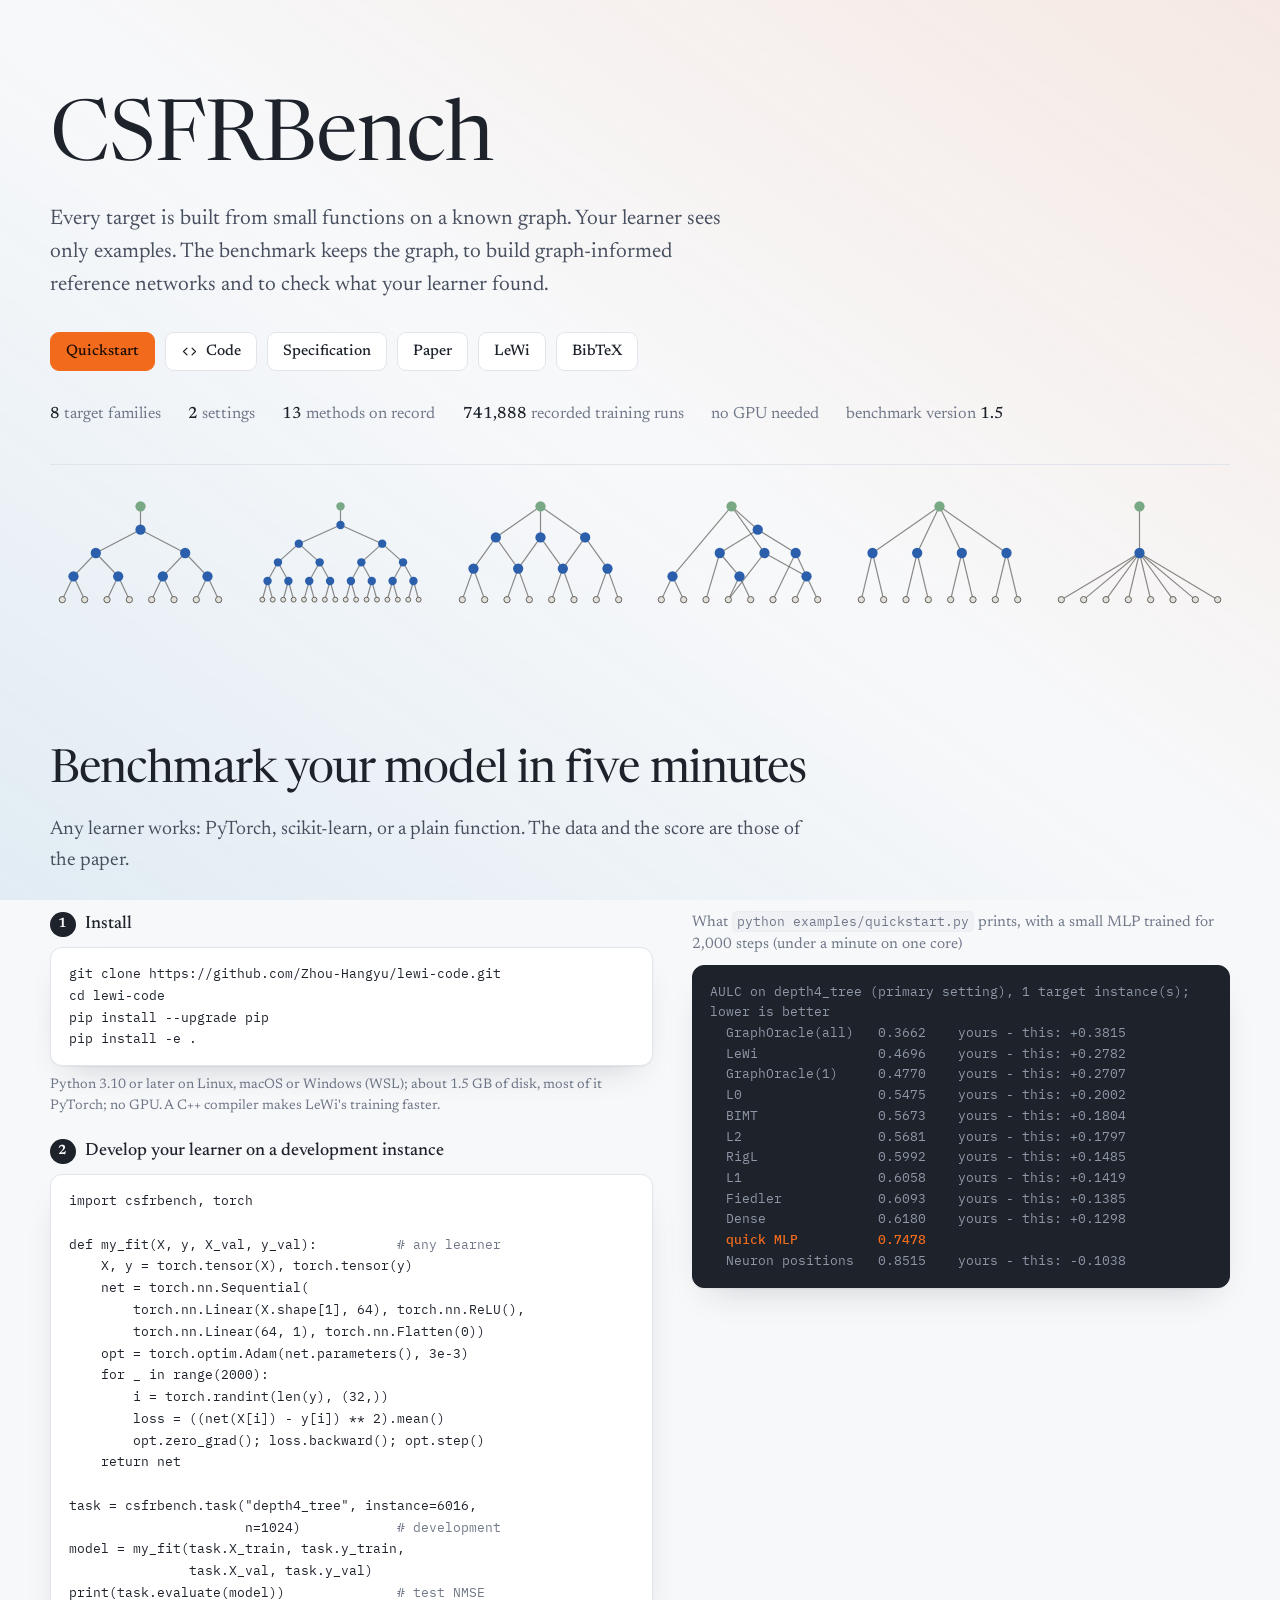
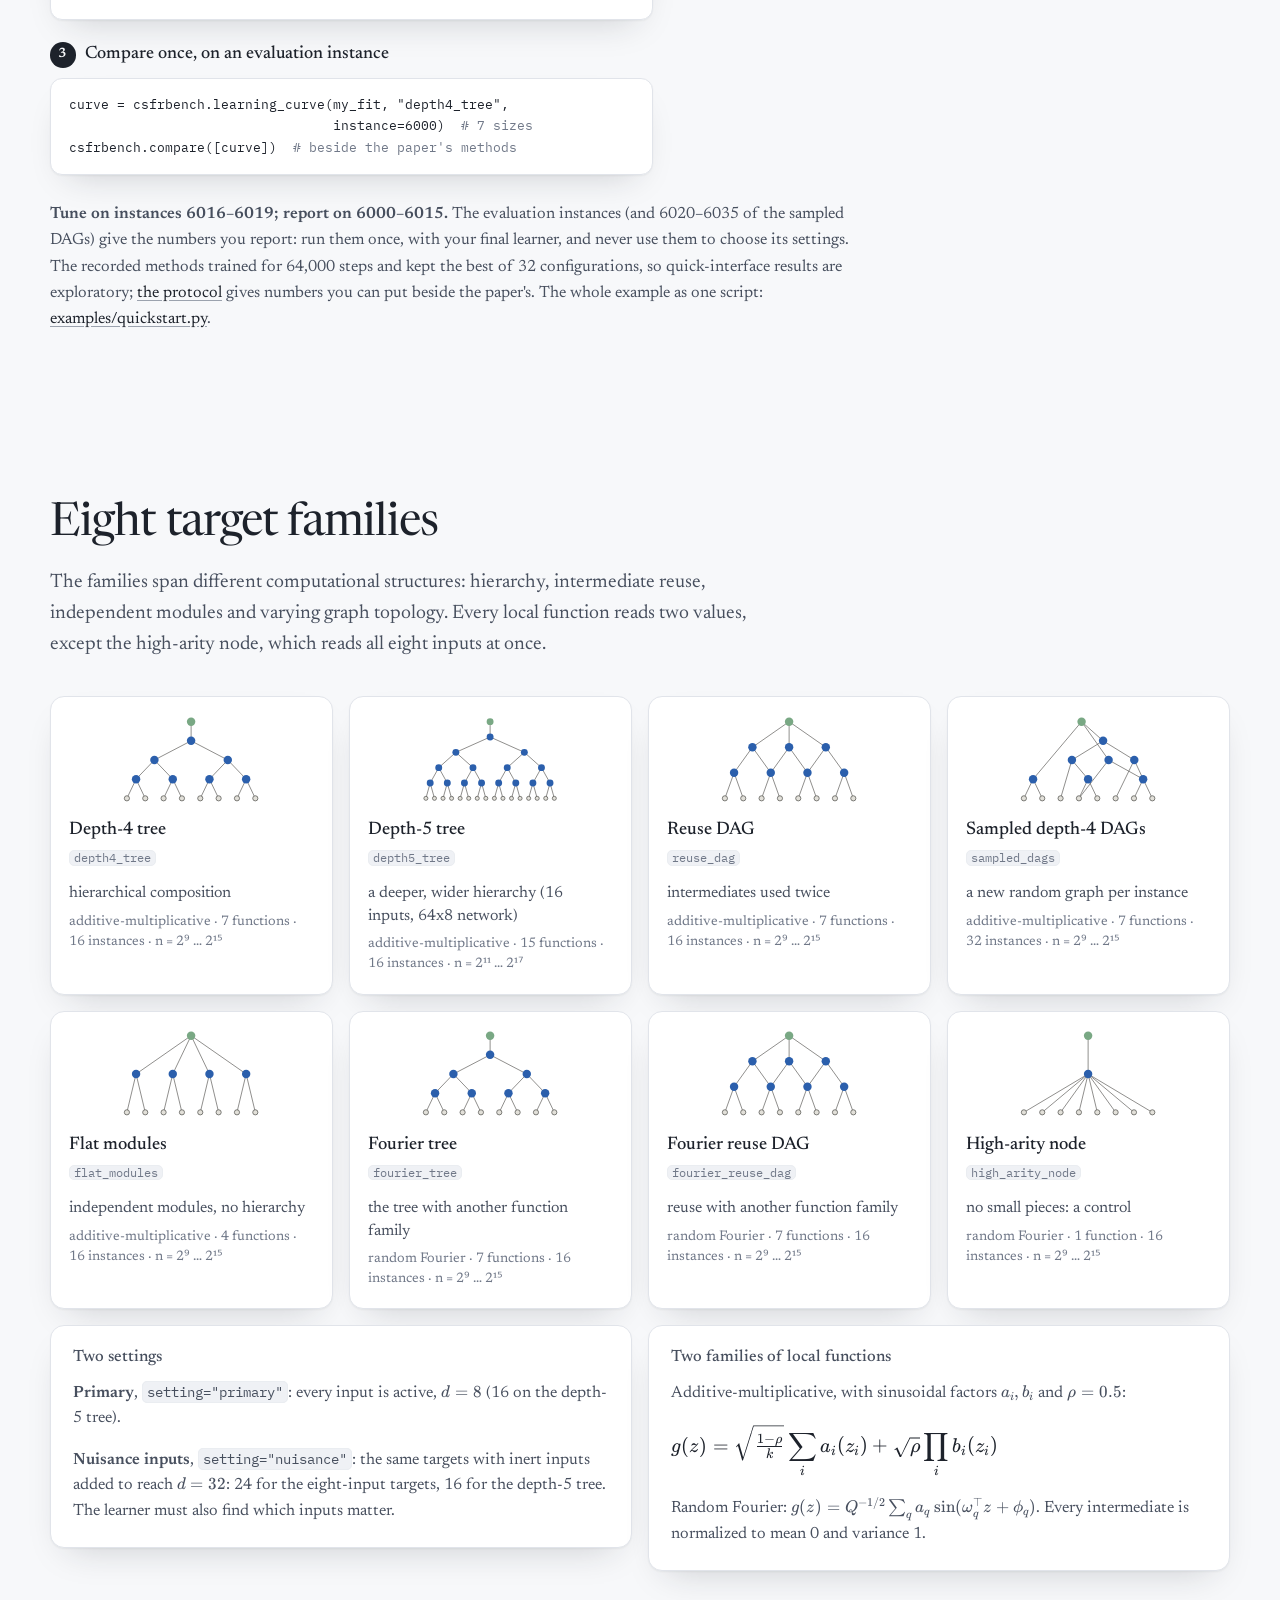
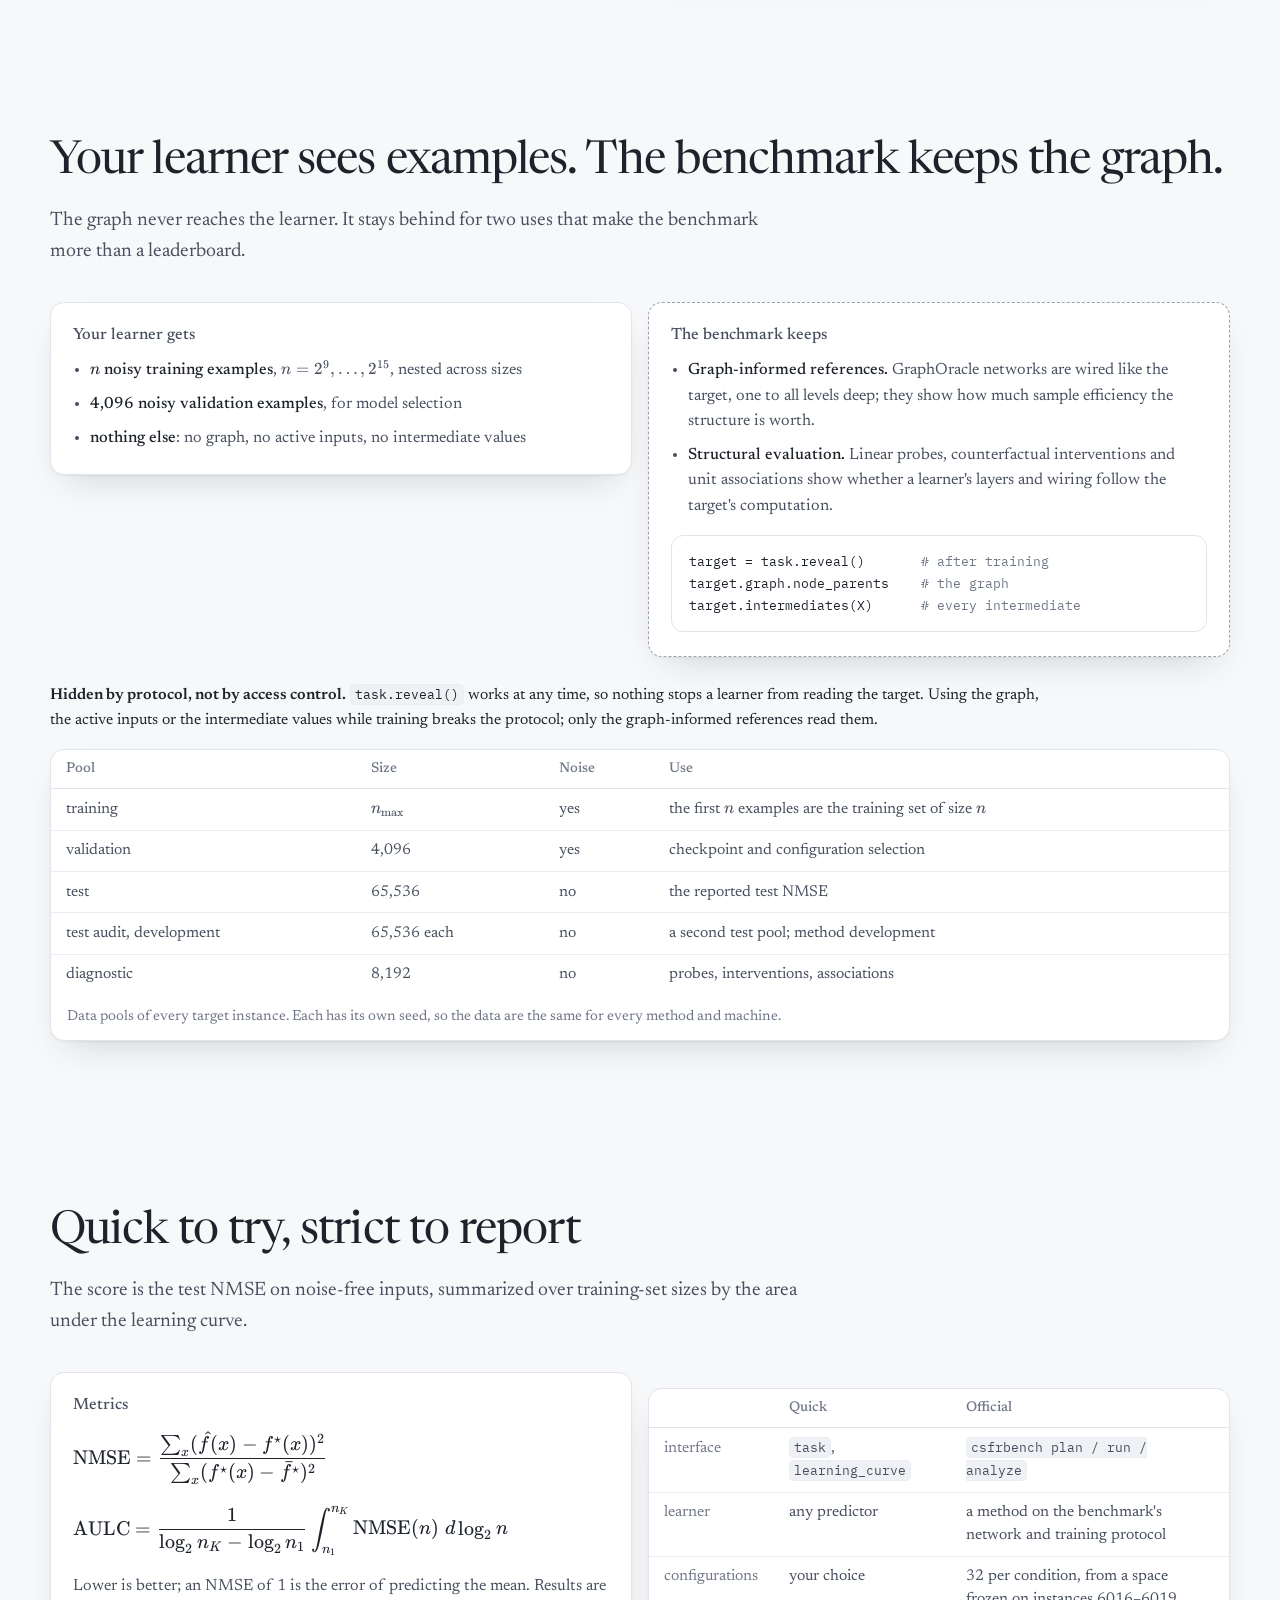
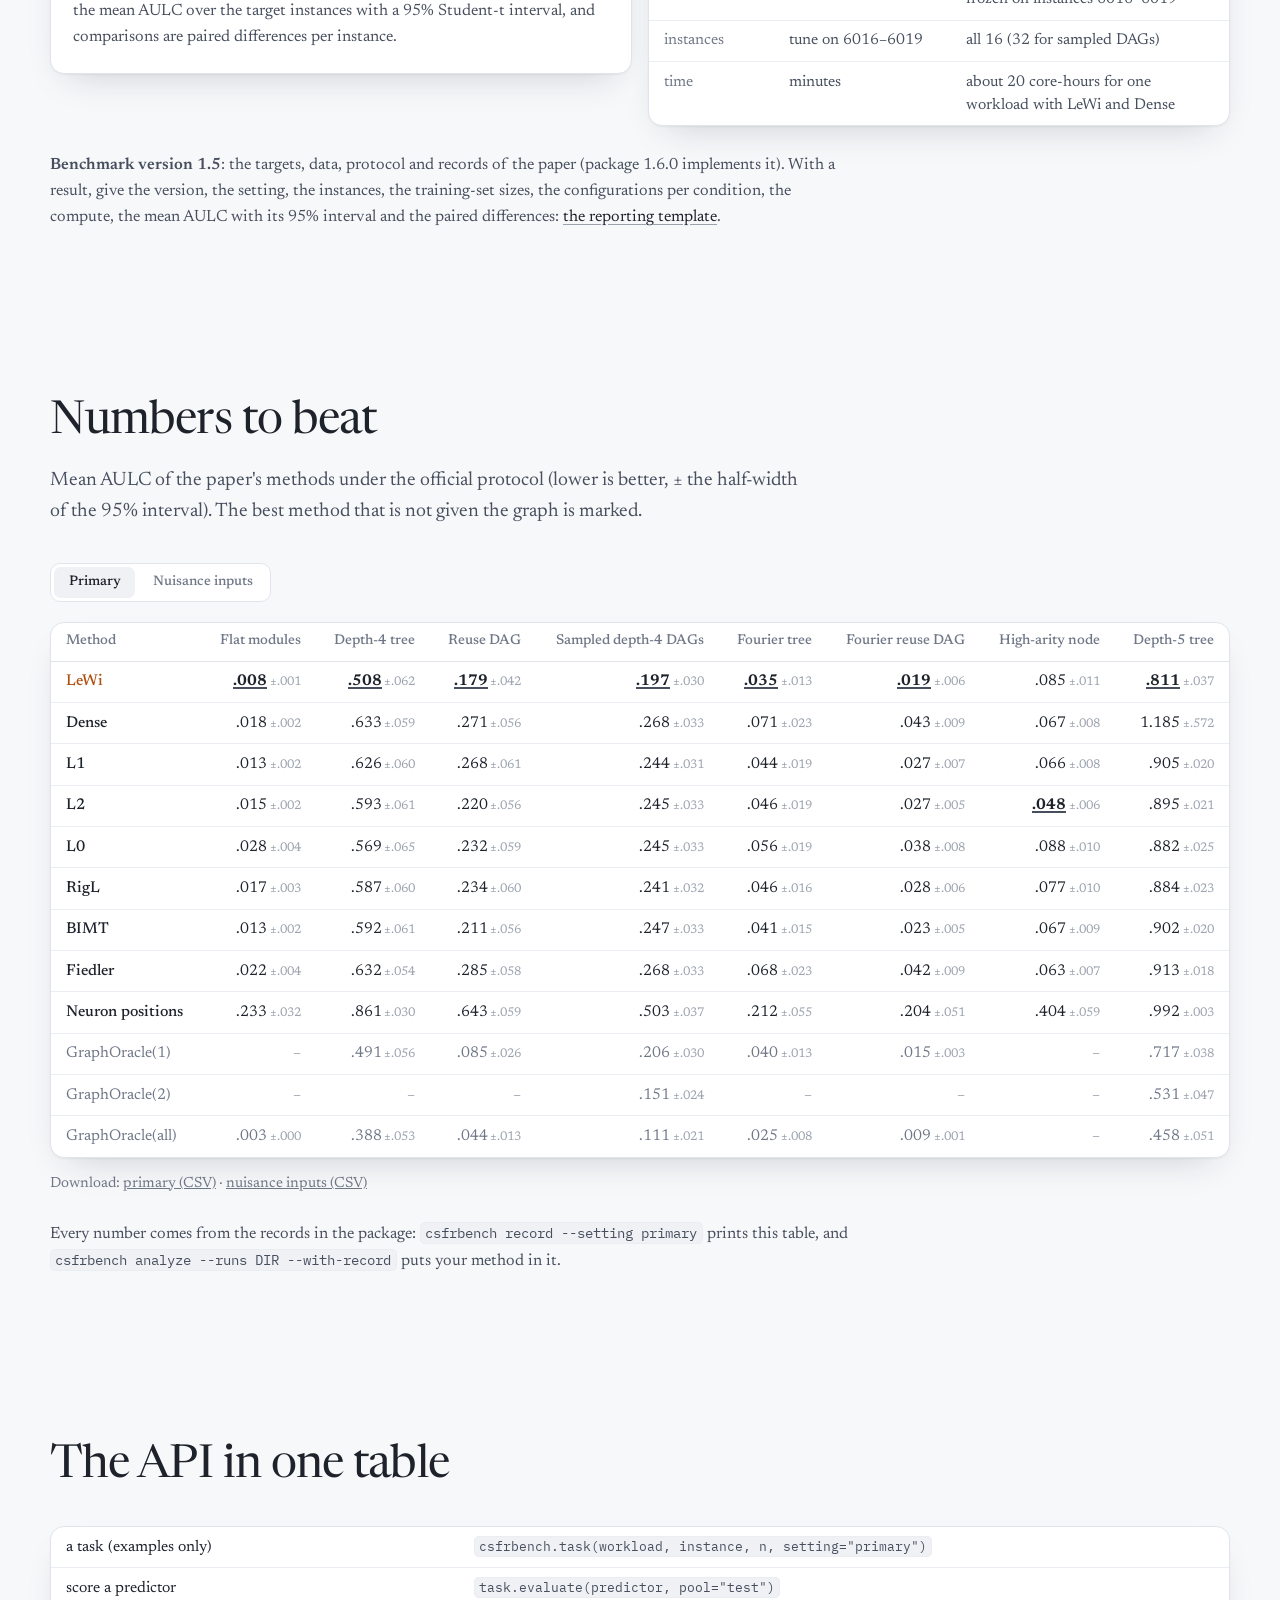
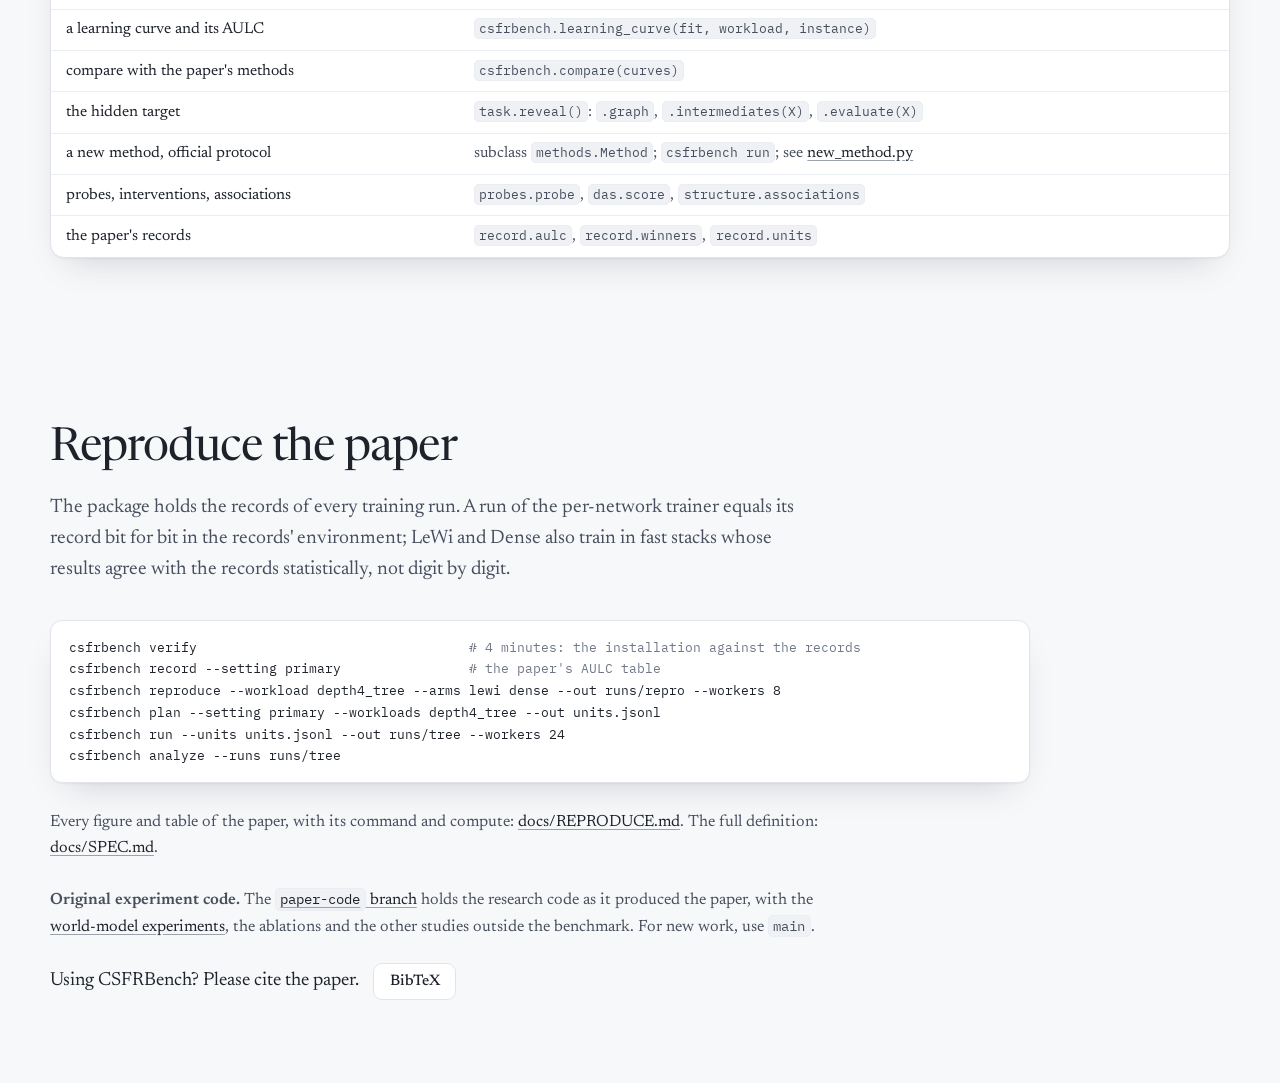
==== commit bae80760: "LeWi page: refinements after review (CSFRBench and Code buttons swapped, flat modules labelled with " ====
--- a/csfrbench/index.html
+++ b/csfrbench/index.html
@@ -10,16 +10,21 @@
 <meta property="og:type" content="website">
 <meta property="og:title" content="CSFRBench">
 <meta property="og:description" content="Targets built from small functions on a hidden graph. Can your learner find the structure? Benchmark a model in five minutes.">
-<meta property="og:image" content="https://zhou-hangyu.github.io/lewi/assets/img/og.png">
+<meta property="og:image" content="https://zhou-hangyu.github.io/lewi/assets/img/og-csfrbench.png">
+<meta property="og:image:width" content="1200">
+<meta property="og:image:height" content="630">
+<meta property="og:image:alt" content="CSFRBench: can a learner find the structure it never sees? Six of its computation graphs.">
 <meta property="og:url" content="https://zhou-hangyu.github.io/lewi/csfrbench/">
+<meta name="twitter:card" content="summary_large_image">
 <link rel="canonical" href="https://zhou-hangyu.github.io/lewi/csfrbench/">
 <link rel="icon" href="../assets/img/favicon.ico" sizes="48x48">
 <link rel="icon" href="../assets/img/favicon.svg" type="image/svg+xml">
 <link rel="apple-touch-icon" href="../assets/img/apple-touch-icon.png">
 <link rel="preload" href="../assets/fonts/newsreader-normal-latin.woff2" as="font" type="font/woff2" crossorigin>
-<link rel="stylesheet" href="../assets/css/fonts.css?v=202610201612">
-<link rel="stylesheet" href="../assets/katex/katex.min.css?v=202610201612">
-<link rel="stylesheet" href="../assets/css/site.css?v=202610201612">
+<link rel="stylesheet" href="../assets/css/fonts.css?v=202610201739">
+<link rel="stylesheet" href="../assets/katex/katex.min.css?v=202610201739">
+<link rel="stylesheet" href="../assets/css/site.css?v=202610201739">
+<noscript><style>#cb-strip, #results .seg { display: none; } #cb-cards { display: block; }</style></noscript>
 </head>
 <body class="cb">
 
@@ -38,13 +43,14 @@
       <button type="button" class="btn" id="bib-open" aria-haspopup="dialog">BibTeX</button>
     </div>
     <ul class="cb-facts" aria-label="The benchmark in numbers">
-      <li><b>8</b> target families</li><li><b>2</b> settings</li><li><b>13</b> methods on record</li><li><b>741,888</b> recorded training runs</li><li>no GPU needed</li>
+      <li><b>8</b> target families</li><li><b>2</b> settings</li><li><b>13</b> methods on record</li><li><b>741,888</b> recorded training runs</li><li>no GPU needed</li><li>benchmark version <b>1.5</b></li>
     </ul>
     <div class="cb-strip" id="cb-strip" role="img" aria-label="The graph families: depth-4 tree, depth-5 tree, reuse DAG, sampled DAG, flat modules, high-arity node."></div>
   </div>
 </header>
 
 <main>
+<noscript><p class="nojs-note">This page draws its catalog and results table with JavaScript; static versions appear below, and the tables are also <a href="../assets/data/csfrbench-aulc-primary.csv">downloadable</a>.</p></noscript>
 
 <section class="band" id="quickstart" aria-labelledby="qs-h">
   <div class="wrap">
@@ -60,18 +66,32 @@
 cd lewi-code
 pip install --upgrade pip
 pip install -e .</code></pre>
+        <p class="cb-step-note">Python 3.10 or later on Linux, macOS or Windows (WSL); about 1.5&nbsp;GB of disk, most of it PyTorch; no GPU. A C++ compiler makes LeWi's training faster.</p>
       </li>
       <li class="cb-step">
-        <p class="cb-step-h"><span>2</span>Train on a task, score on its test pool</p>
-        <pre class="cb-code"><code>import csfrbench
-
-task = csfrbench.task("depth4_tree", instance=6000, n=1024)
-model = my_fit(task.X_train, task.y_train,   <i># your learner sees</i>
-               task.X_val, task.y_val)        <i># examples only</i>
-print(task.evaluate(model))                   <i># test NMSE</i></code></pre>
+        <p class="cb-step-h"><span>2</span>Develop your learner on a development instance</p>
+        <pre class="cb-code"><code>import csfrbench, torch
+
+def my_fit(X, y, X_val, y_val):          <i># any learner</i>
+    X, y = torch.tensor(X), torch.tensor(y)
+    net = torch.nn.Sequential(
+        torch.nn.Linear(X.shape[1], 64), torch.nn.ReLU(),
+        torch.nn.Linear(64, 1), torch.nn.Flatten(0))
+    opt = torch.optim.Adam(net.parameters(), 3e-3)
+    for _ in range(2000):
+        i = torch.randint(len(y), (32,))
+        loss = ((net(X[i]) - y[i]) ** 2).mean()
+        opt.zero_grad(); loss.backward(); opt.step()
+    return net
+
+task = csfrbench.task("depth4_tree", instance=6016,
+                      n=1024)            <i># development</i>
+model = my_fit(task.X_train, task.y_train,
+               task.X_val, task.y_val)
+print(task.evaluate(model))              <i># test NMSE</i></code></pre>
       </li>
       <li class="cb-step">
-        <p class="cb-step-h"><span>3</span>Compare with the paper's methods</p>
+        <p class="cb-step-h"><span>3</span>Compare once, on an evaluation instance</p>
         <pre class="cb-code"><code>curve = csfrbench.learning_curve(my_fit, "depth4_tree",
                                  instance=6000)  <i># 7 sizes</i>
 csfrbench.compare([curve])  <i># beside the paper's methods</i></code></pre>
@@ -95,7 +115,7 @@
   Neuron positions   0.8515    yours - this: -0.1038</code></pre>
     </figure>
     </div>
-    <p class="cb-note">The recorded methods trained for 64,000 steps and kept the best of 32 configurations, so a learner trained for a minute is not a fair contender: the quick interface fixes the data and the metric, not the training budget. <a href="#protocol">The protocol</a> below gives numbers you can put beside the paper's.</p>
+    <p class="cb-note"><b>Tune on instances 6016&ndash;6019; report on 6000&ndash;6015.</b> The evaluation instances (and 6020&ndash;6035 of the sampled DAGs) give the numbers you report: run them once, with your final learner, and never use them to choose its settings. The recorded methods trained for 64,000 steps and kept the best of 32 configurations, so quick-interface results are exploratory; <a href="#protocol">the protocol</a> gives numbers you can put beside the paper's. The whole example as one script: <a href="https://github.com/Zhou-Hangyu/lewi-code/blob/main/examples/quickstart.py">examples/quickstart.py</a>.</p>
   </div>
 </section>
 
@@ -103,19 +123,19 @@
   <div class="wrap">
     <header class="sec-head">
       <h2 id="cat-h">Eight target families</h2>
-      <p class="sec-lede">Each family changes one thing about the structure. Every local function reads two values, except the high-arity node, which reads all eight inputs at once.</p>
-    </header>
-    <div class="cb-cards" id="cb-cards"></div>
+      <p class="sec-lede">The families span different computational structures: hierarchy, intermediate reuse, independent modules and varying graph topology. Every local function reads two values, except the high-arity node, which reads all eight inputs at once.</p>
+    </header>
+    <div class="cb-cards" id="cb-cards"><noscript><img class="nojs-img" src="../assets/img/static/csfrbench-catalog.webp" alt="The eight CSFRBench target families with their computation graphs." width="1180" height="613" loading="lazy"></noscript></div>
     <div class="cb-pair">
       <div class="cb-box">
         <p class="cb-box-h">Two settings</p>
-        <p><b>Primary</b>, <code>setting="primary"</code>: every input is active, <span class="katex"><span class="katex-html" aria-hidden="true"><span class="base"><span class="strut" style="height:0.6944em;"></span><span class="mord mathnormal">d</span><span class="mspace" style="margin-right:0.2778em;"></span><span class="mrel">=</span><span class="mspace" style="margin-right:0.2778em;"></span></span><span class="base"><span class="strut" style="height:0.6444em;"></span><span class="mord">8</span></span></span></span> (16 on the depth-5 tree).</p>
-        <p><b>Nuisance inputs</b>, <code>setting="nuisance"</code>: the same targets with 24 inert inputs added, <span class="katex"><span class="katex-html" aria-hidden="true"><span class="base"><span class="strut" style="height:0.6944em;"></span><span class="mord mathnormal">d</span><span class="mspace" style="margin-right:0.2778em;"></span><span class="mrel">=</span><span class="mspace" style="margin-right:0.2778em;"></span></span><span class="base"><span class="strut" style="height:0.6444em;"></span><span class="mord">32</span></span></span></span>; the learner must also find which inputs matter.</p>
+        <p><b>Primary</b>, <code>setting="primary"</code>: every input is active, <span class="katex"><span class="katex-mathml"><math xmlns="http://www.w3.org/1998/Math/MathML"><semantics><mrow><mi>d</mi><mo>=</mo><mn>8</mn></mrow><annotation encoding="application/x-tex">d = 8</annotation></semantics></math></span><span class="katex-html" aria-hidden="true"><span class="base"><span class="strut" style="height:0.6944em;"></span><span class="mord mathnormal">d</span><span class="mspace" style="margin-right:0.2778em;"></span><span class="mrel">=</span><span class="mspace" style="margin-right:0.2778em;"></span></span><span class="base"><span class="strut" style="height:0.6444em;"></span><span class="mord">8</span></span></span></span> (16 on the depth-5 tree).</p>
+        <p><b>Nuisance inputs</b>, <code>setting="nuisance"</code>: the same targets with inert inputs added to reach <span class="katex"><span class="katex-mathml"><math xmlns="http://www.w3.org/1998/Math/MathML"><semantics><mrow><mi>d</mi><mo>=</mo><mn>32</mn></mrow><annotation encoding="application/x-tex">d = 32</annotation></semantics></math></span><span class="katex-html" aria-hidden="true"><span class="base"><span class="strut" style="height:0.6944em;"></span><span class="mord mathnormal">d</span><span class="mspace" style="margin-right:0.2778em;"></span><span class="mrel">=</span><span class="mspace" style="margin-right:0.2778em;"></span></span><span class="base"><span class="strut" style="height:0.6444em;"></span><span class="mord">32</span></span></span></span>: 24 for the eight-input targets, 16 for the depth-5 tree. The learner must also find which inputs matter.</p>
       </div>
       <div class="cb-box">
         <p class="cb-box-h">Two families of local functions</p>
-        <p>Additive-multiplicative, with sinusoidal factors <span class="katex"><span class="katex-html" aria-hidden="true"><span class="base"><span class="strut" style="height:0.8889em;vertical-align:-0.1944em;"></span><span class="mord"><span class="mord mathnormal">a</span><span class="msupsub"><span class="vlist-t vlist-t2"><span class="vlist-r"><span class="vlist" style="height:0.3117em;"><span style="top:-2.55em;margin-left:0em;margin-right:0.05em;"><span class="pstrut" style="height:2.7em;"></span><span class="sizing reset-size6 size3 mtight"><span class="mord mathnormal mtight">i</span></span></span></span><span class="vlist-s">​</span></span><span class="vlist-r"><span class="vlist" style="height:0.15em;"><span></span></span></span></span></span></span><span class="mpunct">,</span><span class="mspace" style="margin-right:0.1667em;"></span><span class="mord"><span class="mord mathnormal">b</span><span class="msupsub"><span class="vlist-t vlist-t2"><span class="vlist-r"><span class="vlist" style="height:0.3117em;"><span style="top:-2.55em;margin-left:0em;margin-right:0.05em;"><span class="pstrut" style="height:2.7em;"></span><span class="sizing reset-size6 size3 mtight"><span class="mord mathnormal mtight">i</span></span></span></span><span class="vlist-s">​</span></span><span class="vlist-r"><span class="vlist" style="height:0.15em;"><span></span></span></span></span></span></span></span></span></span> and <span class="katex"><span class="katex-html" aria-hidden="true"><span class="base"><span class="strut" style="height:0.625em;vertical-align:-0.1944em;"></span><span class="mord mathnormal">ρ</span><span class="mspace" style="margin-right:0.2778em;"></span><span class="mrel">=</span><span class="mspace" style="margin-right:0.2778em;"></span></span><span class="base"><span class="strut" style="height:0.6444em;"></span><span class="mord">0.5</span></span></span></span>:</p>
-        <span class="katex-display"><span class="katex"><span class="katex-html" aria-hidden="true"><span class="base"><span class="strut" style="height:1em;vertical-align:-0.25em;"></span><span class="mord mathnormal" style="margin-right:0.03588em;">g</span><span class="mopen">(</span><span class="mord mathnormal" style="margin-right:0.04398em;">z</span><span class="mclose">)</span><span class="mspace" style="margin-right:0.2778em;"></span><span class="mrel">=</span><span class="mspace" style="margin-right:0.2778em;"></span></span><span class="base"><span class="strut" style="height:2.5877em;vertical-align:-1.2777em;"></span><span class="mord sqrt"><span class="vlist-t vlist-t2"><span class="vlist-r"><span class="vlist" style="height:1.31em;"><span class="svg-align" style="top:-3.8em;"><span class="pstrut" style="height:3.8em;"></span><span class="mord" style="padding-left:1em;"><span class="mord"><span class="mopen nulldelimiter"></span><span class="mfrac"><span class="vlist-t vlist-t2"><span class="vlist-r"><span class="vlist" style="height:0.8972em;"><span style="top:-2.655em;"><span class="pstrut" style="height:3em;"></span><span class="sizing reset-size6 size3 mtight"><span class="mord mtight"><span class="mord mathnormal mtight" style="margin-right:0.03148em;">k</span></span></span></span><span style="top:-3.23em;"><span class="pstrut" style="height:3em;"></span><span class="frac-line" style="border-bottom-width:0.04em;"></span></span><span style="top:-3.4461em;"><span class="pstrut" style="height:3em;"></span><span class="sizing reset-size6 size3 mtight"><span class="mord mtight"><span class="mord mtight">1</span><span class="mbin mtight">−</span><span class="mord mathnormal mtight">ρ</span></span></span></span></span><span class="vlist-s">​</span></span><span class="vlist-r"><span class="vlist" style="height:0.345em;"><span></span></span></span></span></span><span class="mclose nulldelimiter"></span></span></span></span><span style="top:-3.27em;"><span class="pstrut" style="height:3.8em;"></span><span class="hide-tail" style="min-width:1.02em;height:1.88em;"><svg xmlns="http://www.w3.org/2000/svg" width="400em" height="1.88em" viewBox="0 0 400000 1944" preserveAspectRatio="xMinYMin slice"><path d="M983 90
+        <p>Additive-multiplicative, with sinusoidal factors <span class="katex"><span class="katex-mathml"><math xmlns="http://www.w3.org/1998/Math/MathML"><semantics><mrow><msub><mi>a</mi><mi>i</mi></msub><mo separator="true">,</mo><msub><mi>b</mi><mi>i</mi></msub></mrow><annotation encoding="application/x-tex">a_i, b_i</annotation></semantics></math></span><span class="katex-html" aria-hidden="true"><span class="base"><span class="strut" style="height:0.8889em;vertical-align:-0.1944em;"></span><span class="mord"><span class="mord mathnormal">a</span><span class="msupsub"><span class="vlist-t vlist-t2"><span class="vlist-r"><span class="vlist" style="height:0.3117em;"><span style="top:-2.55em;margin-left:0em;margin-right:0.05em;"><span class="pstrut" style="height:2.7em;"></span><span class="sizing reset-size6 size3 mtight"><span class="mord mathnormal mtight">i</span></span></span></span><span class="vlist-s">​</span></span><span class="vlist-r"><span class="vlist" style="height:0.15em;"><span></span></span></span></span></span></span><span class="mpunct">,</span><span class="mspace" style="margin-right:0.1667em;"></span><span class="mord"><span class="mord mathnormal">b</span><span class="msupsub"><span class="vlist-t vlist-t2"><span class="vlist-r"><span class="vlist" style="height:0.3117em;"><span style="top:-2.55em;margin-left:0em;margin-right:0.05em;"><span class="pstrut" style="height:2.7em;"></span><span class="sizing reset-size6 size3 mtight"><span class="mord mathnormal mtight">i</span></span></span></span><span class="vlist-s">​</span></span><span class="vlist-r"><span class="vlist" style="height:0.15em;"><span></span></span></span></span></span></span></span></span></span> and <span class="katex"><span class="katex-mathml"><math xmlns="http://www.w3.org/1998/Math/MathML"><semantics><mrow><mi>ρ</mi><mo>=</mo><mn>0.5</mn></mrow><annotation encoding="application/x-tex">\rho = 0.5</annotation></semantics></math></span><span class="katex-html" aria-hidden="true"><span class="base"><span class="strut" style="height:0.625em;vertical-align:-0.1944em;"></span><span class="mord mathnormal">ρ</span><span class="mspace" style="margin-right:0.2778em;"></span><span class="mrel">=</span><span class="mspace" style="margin-right:0.2778em;"></span></span><span class="base"><span class="strut" style="height:0.6444em;"></span><span class="mord">0.5</span></span></span></span>:</p>
+        <span class="katex-display"><span class="katex"><span class="katex-mathml"><math xmlns="http://www.w3.org/1998/Math/MathML" display="block"><semantics><mrow><mi>g</mi><mo stretchy="false">(</mo><mi>z</mi><mo stretchy="false">)</mo><mo>=</mo><msqrt><mstyle displaystyle="false" scriptlevel="0"><mfrac><mrow><mn>1</mn><mo>−</mo><mi>ρ</mi></mrow><mi>k</mi></mfrac></mstyle></msqrt><munder><mo>∑</mo><mi>i</mi></munder><msub><mi>a</mi><mi>i</mi></msub><mo stretchy="false">(</mo><msub><mi>z</mi><mi>i</mi></msub><mo stretchy="false">)</mo><mo>+</mo><msqrt><mi>ρ</mi></msqrt><munder><mo>∏</mo><mi>i</mi></munder><msub><mi>b</mi><mi>i</mi></msub><mo stretchy="false">(</mo><msub><mi>z</mi><mi>i</mi></msub><mo stretchy="false">)</mo></mrow><annotation encoding="application/x-tex">g(z) = \sqrt{\tfrac{1-\rho}{k}} \sum_i a_i(z_i) + \sqrt{\rho} \prod_i b_i(z_i)</annotation></semantics></math></span><span class="katex-html" aria-hidden="true"><span class="base"><span class="strut" style="height:1em;vertical-align:-0.25em;"></span><span class="mord mathnormal" style="margin-right:0.03588em;">g</span><span class="mopen">(</span><span class="mord mathnormal" style="margin-right:0.04398em;">z</span><span class="mclose">)</span><span class="mspace" style="margin-right:0.2778em;"></span><span class="mrel">=</span><span class="mspace" style="margin-right:0.2778em;"></span></span><span class="base"><span class="strut" style="height:2.5877em;vertical-align:-1.2777em;"></span><span class="mord sqrt"><span class="vlist-t vlist-t2"><span class="vlist-r"><span class="vlist" style="height:1.31em;"><span class="svg-align" style="top:-3.8em;"><span class="pstrut" style="height:3.8em;"></span><span class="mord" style="padding-left:1em;"><span class="mord"><span class="mopen nulldelimiter"></span><span class="mfrac"><span class="vlist-t vlist-t2"><span class="vlist-r"><span class="vlist" style="height:0.8972em;"><span style="top:-2.655em;"><span class="pstrut" style="height:3em;"></span><span class="sizing reset-size6 size3 mtight"><span class="mord mtight"><span class="mord mathnormal mtight" style="margin-right:0.03148em;">k</span></span></span></span><span style="top:-3.23em;"><span class="pstrut" style="height:3em;"></span><span class="frac-line" style="border-bottom-width:0.04em;"></span></span><span style="top:-3.4461em;"><span class="pstrut" style="height:3em;"></span><span class="sizing reset-size6 size3 mtight"><span class="mord mtight"><span class="mord mtight">1</span><span class="mbin mtight">−</span><span class="mord mathnormal mtight">ρ</span></span></span></span></span><span class="vlist-s">​</span></span><span class="vlist-r"><span class="vlist" style="height:0.345em;"><span></span></span></span></span></span><span class="mclose nulldelimiter"></span></span></span></span><span style="top:-3.27em;"><span class="pstrut" style="height:3.8em;"></span><span class="hide-tail" style="min-width:1.02em;height:1.88em;"><svg xmlns="http://www.w3.org/2000/svg" width="400em" height="1.88em" viewBox="0 0 400000 1944" preserveAspectRatio="xMinYMin slice"><path d="M983 90
 l0 -0
 c4,-6.7,10,-10,18,-10 H400000v40
 H1013.1s-83.4,268,-264.1,840c-180.7,572,-277,876.3,-289,913c-4.7,4.7,-12.7,7,-24,7
@@ -136,7 +156,7 @@
 s-225.272,467,-225.272,467s-235,486,-235,486c-2.7,4.7,-9,7,-19,7
 c-6,0,-10,-1,-12,-3s-194,-422,-194,-422s-65,47,-65,47z
 M834 80h400000v40h-400000z"/></svg></span></span></span><span class="vlist-s">​</span></span><span class="vlist-r"><span class="vlist" style="height:0.2881em;"><span></span></span></span></span></span><span class="mspace" style="margin-right:0.1667em;"></span><span class="mop op-limits"><span class="vlist-t vlist-t2"><span class="vlist-r"><span class="vlist" style="height:1.05em;"><span style="top:-1.8723em;margin-left:0em;"><span class="pstrut" style="height:3.05em;"></span><span class="sizing reset-size6 size3 mtight"><span class="mord mathnormal mtight">i</span></span></span><span style="top:-3.05em;"><span class="pstrut" style="height:3.05em;"></span><span><span class="mop op-symbol large-op">∏</span></span></span></span><span class="vlist-s">​</span></span><span class="vlist-r"><span class="vlist" style="height:1.2777em;"><span></span></span></span></span></span><span class="mspace" style="margin-right:0.1667em;"></span><span class="mord"><span class="mord mathnormal">b</span><span class="msupsub"><span class="vlist-t vlist-t2"><span class="vlist-r"><span class="vlist" style="height:0.3117em;"><span style="top:-2.55em;margin-left:0em;margin-right:0.05em;"><span class="pstrut" style="height:2.7em;"></span><span class="sizing reset-size6 size3 mtight"><span class="mord mathnormal mtight">i</span></span></span></span><span class="vlist-s">​</span></span><span class="vlist-r"><span class="vlist" style="height:0.15em;"><span></span></span></span></span></span></span><span class="mopen">(</span><span class="mord"><span class="mord mathnormal" style="margin-right:0.04398em;">z</span><span class="msupsub"><span class="vlist-t vlist-t2"><span class="vlist-r"><span class="vlist" style="height:0.3117em;"><span style="top:-2.55em;margin-left:-0.044em;margin-right:0.05em;"><span class="pstrut" style="height:2.7em;"></span><span class="sizing reset-size6 size3 mtight"><span class="mord mathnormal mtight">i</span></span></span></span><span class="vlist-s">​</span></span><span class="vlist-r"><span class="vlist" style="height:0.15em;"><span></span></span></span></span></span></span><span class="mclose">)</span></span></span></span></span>
-        <p>Random Fourier: <span class="katex"><span class="katex-html" aria-hidden="true"><span class="base"><span class="strut" style="height:1em;vertical-align:-0.25em;"></span><span class="mord mathnormal" style="margin-right:0.03588em;">g</span><span class="mopen">(</span><span class="mord mathnormal" style="margin-right:0.04398em;">z</span><span class="mclose">)</span><span class="mspace" style="margin-right:0.2778em;"></span><span class="mrel">=</span><span class="mspace" style="margin-right:0.2778em;"></span></span><span class="base"><span class="strut" style="height:1.3238em;vertical-align:-0.4358em;"></span><span class="mord"><span class="mord mathnormal">Q</span><span class="msupsub"><span class="vlist-t"><span class="vlist-r"><span class="vlist" style="height:0.888em;"><span style="top:-3.063em;margin-right:0.05em;"><span class="pstrut" style="height:2.7em;"></span><span class="sizing reset-size6 size3 mtight"><span class="mord mtight"><span class="mord mtight">−</span><span class="mord mtight">1/2</span></span></span></span></span></span></span></span></span><span class="mspace" style="margin-right:0.1667em;"></span><span class="mop"><span class="mop op-symbol small-op" style="position:relative;top:0em;">∑</span><span class="msupsub"><span class="vlist-t vlist-t2"><span class="vlist-r"><span class="vlist" style="height:0.0017em;"><span style="top:-2.4003em;margin-left:0em;margin-right:0.05em;"><span class="pstrut" style="height:2.7em;"></span><span class="sizing reset-size6 size3 mtight"><span class="mord mathnormal mtight" style="margin-right:0.03588em;">q</span></span></span></span><span class="vlist-s">​</span></span><span class="vlist-r"><span class="vlist" style="height:0.4358em;"><span></span></span></span></span></span></span><span class="mspace" style="margin-right:0.1667em;"></span><span class="mord"><span class="mord mathnormal">a</span><span class="msupsub"><span class="vlist-t vlist-t2"><span class="vlist-r"><span class="vlist" style="height:0.1514em;"><span style="top:-2.55em;margin-left:0em;margin-right:0.05em;"><span class="pstrut" style="height:2.7em;"></span><span class="sizing reset-size6 size3 mtight"><span class="mord mathnormal mtight" style="margin-right:0.03588em;">q</span></span></span></span><span class="vlist-s">​</span></span><span class="vlist-r"><span class="vlist" style="height:0.2861em;"><span></span></span></span></span></span></span><span class="mspace" style="margin-right:0.1667em;"></span><span class="mop">sin</span><span class="mopen">(</span><span class="mord"><span class="mord mathnormal" style="margin-right:0.03588em;">ω</span><span class="msupsub"><span class="vlist-t vlist-t2"><span class="vlist-r"><span class="vlist" style="height:0.8491em;"><span style="top:-2.453em;margin-left:-0.0359em;margin-right:0.05em;"><span class="pstrut" style="height:2.7em;"></span><span class="sizing reset-size6 size3 mtight"><span class="mord mathnormal mtight" style="margin-right:0.03588em;">q</span></span></span><span style="top:-3.063em;margin-right:0.05em;"><span class="pstrut" style="height:2.7em;"></span><span class="sizing reset-size6 size3 mtight"><span class="mord mtight"><span class="mord mtight">⊤</span></span></span></span></span><span class="vlist-s">​</span></span><span class="vlist-r"><span class="vlist" style="height:0.3831em;"><span></span></span></span></span></span></span><span class="mord mathnormal" style="margin-right:0.04398em;">z</span><span class="mspace" style="margin-right:0.2222em;"></span><span class="mbin">+</span><span class="mspace" style="margin-right:0.2222em;"></span></span><span class="base"><span class="strut" style="height:1.0361em;vertical-align:-0.2861em;"></span><span class="mord"><span class="mord mathnormal">ϕ</span><span class="msupsub"><span class="vlist-t vlist-t2"><span class="vlist-r"><span class="vlist" style="height:0.1514em;"><span style="top:-2.55em;margin-left:0em;margin-right:0.05em;"><span class="pstrut" style="height:2.7em;"></span><span class="sizing reset-size6 size3 mtight"><span class="mord mathnormal mtight" style="margin-right:0.03588em;">q</span></span></span></span><span class="vlist-s">​</span></span><span class="vlist-r"><span class="vlist" style="height:0.2861em;"><span></span></span></span></span></span></span><span class="mclose">)</span></span></span></span>. Every intermediate is normalized to mean 0 and variance 1.</p>
+        <p>Random Fourier: <span class="katex"><span class="katex-mathml"><math xmlns="http://www.w3.org/1998/Math/MathML"><semantics><mrow><mi>g</mi><mo stretchy="false">(</mo><mi>z</mi><mo stretchy="false">)</mo><mo>=</mo><msup><mi>Q</mi><mrow><mo>−</mo><mn>1</mn><mi mathvariant="normal">/</mi><mn>2</mn></mrow></msup><msub><mo>∑</mo><mi>q</mi></msub><msub><mi>a</mi><mi>q</mi></msub><mi>sin</mi><mo>⁡</mo><mo stretchy="false">(</mo><msubsup><mi>ω</mi><mi>q</mi><mi mathvariant="normal">⊤</mi></msubsup><mi>z</mi><mo>+</mo><msub><mi>ϕ</mi><mi>q</mi></msub><mo stretchy="false">)</mo></mrow><annotation encoding="application/x-tex">g(z) = Q^{-1/2} \sum_q a_q \sin(\omega_q^{\top} z + \phi_q)</annotation></semantics></math></span><span class="katex-html" aria-hidden="true"><span class="base"><span class="strut" style="height:1em;vertical-align:-0.25em;"></span><span class="mord mathnormal" style="margin-right:0.03588em;">g</span><span class="mopen">(</span><span class="mord mathnormal" style="margin-right:0.04398em;">z</span><span class="mclose">)</span><span class="mspace" style="margin-right:0.2778em;"></span><span class="mrel">=</span><span class="mspace" style="margin-right:0.2778em;"></span></span><span class="base"><span class="strut" style="height:1.3238em;vertical-align:-0.4358em;"></span><span class="mord"><span class="mord mathnormal">Q</span><span class="msupsub"><span class="vlist-t"><span class="vlist-r"><span class="vlist" style="height:0.888em;"><span style="top:-3.063em;margin-right:0.05em;"><span class="pstrut" style="height:2.7em;"></span><span class="sizing reset-size6 size3 mtight"><span class="mord mtight"><span class="mord mtight">−</span><span class="mord mtight">1/2</span></span></span></span></span></span></span></span></span><span class="mspace" style="margin-right:0.1667em;"></span><span class="mop"><span class="mop op-symbol small-op" style="position:relative;top:0em;">∑</span><span class="msupsub"><span class="vlist-t vlist-t2"><span class="vlist-r"><span class="vlist" style="height:0.0017em;"><span style="top:-2.4003em;margin-left:0em;margin-right:0.05em;"><span class="pstrut" style="height:2.7em;"></span><span class="sizing reset-size6 size3 mtight"><span class="mord mathnormal mtight" style="margin-right:0.03588em;">q</span></span></span></span><span class="vlist-s">​</span></span><span class="vlist-r"><span class="vlist" style="height:0.4358em;"><span></span></span></span></span></span></span><span class="mspace" style="margin-right:0.1667em;"></span><span class="mord"><span class="mord mathnormal">a</span><span class="msupsub"><span class="vlist-t vlist-t2"><span class="vlist-r"><span class="vlist" style="height:0.1514em;"><span style="top:-2.55em;margin-left:0em;margin-right:0.05em;"><span class="pstrut" style="height:2.7em;"></span><span class="sizing reset-size6 size3 mtight"><span class="mord mathnormal mtight" style="margin-right:0.03588em;">q</span></span></span></span><span class="vlist-s">​</span></span><span class="vlist-r"><span class="vlist" style="height:0.2861em;"><span></span></span></span></span></span></span><span class="mspace" style="margin-right:0.1667em;"></span><span class="mop">sin</span><span class="mopen">(</span><span class="mord"><span class="mord mathnormal" style="margin-right:0.03588em;">ω</span><span class="msupsub"><span class="vlist-t vlist-t2"><span class="vlist-r"><span class="vlist" style="height:0.8491em;"><span style="top:-2.453em;margin-left:-0.0359em;margin-right:0.05em;"><span class="pstrut" style="height:2.7em;"></span><span class="sizing reset-size6 size3 mtight"><span class="mord mathnormal mtight" style="margin-right:0.03588em;">q</span></span></span><span style="top:-3.063em;margin-right:0.05em;"><span class="pstrut" style="height:2.7em;"></span><span class="sizing reset-size6 size3 mtight"><span class="mord mtight"><span class="mord mtight">⊤</span></span></span></span></span><span class="vlist-s">​</span></span><span class="vlist-r"><span class="vlist" style="height:0.3831em;"><span></span></span></span></span></span></span><span class="mord mathnormal" style="margin-right:0.04398em;">z</span><span class="mspace" style="margin-right:0.2222em;"></span><span class="mbin">+</span><span class="mspace" style="margin-right:0.2222em;"></span></span><span class="base"><span class="strut" style="height:1.0361em;vertical-align:-0.2861em;"></span><span class="mord"><span class="mord mathnormal">ϕ</span><span class="msupsub"><span class="vlist-t vlist-t2"><span class="vlist-r"><span class="vlist" style="height:0.1514em;"><span style="top:-2.55em;margin-left:0em;margin-right:0.05em;"><span class="pstrut" style="height:2.7em;"></span><span class="sizing reset-size6 size3 mtight"><span class="mord mathnormal mtight" style="margin-right:0.03588em;">q</span></span></span></span><span class="vlist-s">​</span></span><span class="vlist-r"><span class="vlist" style="height:0.2861em;"><span></span></span></span></span></span></span><span class="mclose">)</span></span></span></span>. Every intermediate is normalized to mean 0 and variance 1.</p>
       </div>
     </div>
   </div>
@@ -152,7 +172,7 @@
       <div class="cb-box">
         <p class="cb-box-h">Your learner gets</p>
         <ul class="cb-list">
-          <li><b><span class="katex"><span class="katex-html" aria-hidden="true"><span class="base"><span class="strut" style="height:0.4306em;"></span><span class="mord mathnormal">n</span></span></span></span> noisy training examples</b>, <span class="katex"><span class="katex-html" aria-hidden="true"><span class="base"><span class="strut" style="height:0.4306em;"></span><span class="mord mathnormal">n</span><span class="mspace" style="margin-right:0.2778em;"></span><span class="mrel">=</span><span class="mspace" style="margin-right:0.2778em;"></span></span><span class="base"><span class="strut" style="height:1.0085em;vertical-align:-0.1944em;"></span><span class="mord"><span class="mord">2</span><span class="msupsub"><span class="vlist-t"><span class="vlist-r"><span class="vlist" style="height:0.8141em;"><span style="top:-3.063em;margin-right:0.05em;"><span class="pstrut" style="height:2.7em;"></span><span class="sizing reset-size6 size3 mtight"><span class="mord mtight">9</span></span></span></span></span></span></span></span><span class="mpunct">,</span><span class="mspace" style="margin-right:0.1667em;"></span><span class="minner">…</span><span class="mspace" style="margin-right:0.1667em;"></span><span class="mpunct">,</span><span class="mspace" style="margin-right:0.1667em;"></span><span class="mord"><span class="mord">2</span><span class="msupsub"><span class="vlist-t"><span class="vlist-r"><span class="vlist" style="height:0.8141em;"><span style="top:-3.063em;margin-right:0.05em;"><span class="pstrut" style="height:2.7em;"></span><span class="sizing reset-size6 size3 mtight"><span class="mord mtight"><span class="mord mtight">15</span></span></span></span></span></span></span></span></span></span></span></span>, nested across sizes</li>
+          <li><b><span class="katex"><span class="katex-mathml"><math xmlns="http://www.w3.org/1998/Math/MathML"><semantics><mrow><mi>n</mi></mrow><annotation encoding="application/x-tex">n</annotation></semantics></math></span><span class="katex-html" aria-hidden="true"><span class="base"><span class="strut" style="height:0.4306em;"></span><span class="mord mathnormal">n</span></span></span></span> noisy training examples</b>, <span class="katex"><span class="katex-mathml"><math xmlns="http://www.w3.org/1998/Math/MathML"><semantics><mrow><mi>n</mi><mo>=</mo><msup><mn>2</mn><mn>9</mn></msup><mo separator="true">,</mo><mo>…</mo><mo separator="true">,</mo><msup><mn>2</mn><mn>15</mn></msup></mrow><annotation encoding="application/x-tex">n = 2^9, \dots, 2^{15}</annotation></semantics></math></span><span class="katex-html" aria-hidden="true"><span class="base"><span class="strut" style="height:0.4306em;"></span><span class="mord mathnormal">n</span><span class="mspace" style="margin-right:0.2778em;"></span><span class="mrel">=</span><span class="mspace" style="margin-right:0.2778em;"></span></span><span class="base"><span class="strut" style="height:1.0085em;vertical-align:-0.1944em;"></span><span class="mord"><span class="mord">2</span><span class="msupsub"><span class="vlist-t"><span class="vlist-r"><span class="vlist" style="height:0.8141em;"><span style="top:-3.063em;margin-right:0.05em;"><span class="pstrut" style="height:2.7em;"></span><span class="sizing reset-size6 size3 mtight"><span class="mord mtight">9</span></span></span></span></span></span></span></span><span class="mpunct">,</span><span class="mspace" style="margin-right:0.1667em;"></span><span class="minner">…</span><span class="mspace" style="margin-right:0.1667em;"></span><span class="mpunct">,</span><span class="mspace" style="margin-right:0.1667em;"></span><span class="mord"><span class="mord">2</span><span class="msupsub"><span class="vlist-t"><span class="vlist-r"><span class="vlist" style="height:0.8141em;"><span style="top:-3.063em;margin-right:0.05em;"><span class="pstrut" style="height:2.7em;"></span><span class="sizing reset-size6 size3 mtight"><span class="mord mtight"><span class="mord mtight">15</span></span></span></span></span></span></span></span></span></span></span></span>, nested across sizes</li>
           <li><b>4,096 noisy validation examples</b>, for model selection</li>
           <li><b>nothing else</b>: no graph, no active inputs, no intermediate values</li>
         </ul>
@@ -168,12 +188,13 @@
 target.intermediates(X)      <i># every intermediate</i></code></pre>
       </div>
     </div>
+    <p class="cb-rule"><b>Hidden by protocol, not by access control.</b> <code>task.reveal()</code> works at any time, so nothing stops a learner from reading the target. Using the graph, the active inputs or the intermediate values while training breaks the protocol; only the graph-informed references read them.</p>
     <div class="cb-tablebox">
       <table class="cb-table">
         <caption>Data pools of every target instance. Each has its own seed, so the data are the same for every method and machine.</caption>
         <thead><tr><th>Pool</th><th>Size</th><th>Noise</th><th>Use</th></tr></thead>
         <tbody>
-          <tr><td>training</td><td><span class="katex"><span class="katex-html" aria-hidden="true"><span class="base"><span class="strut" style="height:0.5806em;vertical-align:-0.15em;"></span><span class="mord"><span class="mord mathnormal">n</span><span class="msupsub"><span class="vlist-t vlist-t2"><span class="vlist-r"><span class="vlist" style="height:0.1514em;"><span style="top:-2.55em;margin-left:0em;margin-right:0.05em;"><span class="pstrut" style="height:2.7em;"></span><span class="sizing reset-size6 size3 mtight"><span class="mord mtight"><span class="mop mtight"><span class="mtight">m</span><span class="mtight">a</span><span class="mtight">x</span></span></span></span></span></span><span class="vlist-s">​</span></span><span class="vlist-r"><span class="vlist" style="height:0.15em;"><span></span></span></span></span></span></span></span></span></span></td><td>yes</td><td>the first <span class="katex"><span class="katex-html" aria-hidden="true"><span class="base"><span class="strut" style="height:0.4306em;"></span><span class="mord mathnormal">n</span></span></span></span> examples are the training set of size <span class="katex"><span class="katex-html" aria-hidden="true"><span class="base"><span class="strut" style="height:0.4306em;"></span><span class="mord mathnormal">n</span></span></span></span></td></tr>
+          <tr><td>training</td><td><span class="katex"><span class="katex-mathml"><math xmlns="http://www.w3.org/1998/Math/MathML"><semantics><mrow><msub><mi>n</mi><mi>max</mi><mo>⁡</mo></msub></mrow><annotation encoding="application/x-tex">n_{\max}</annotation></semantics></math></span><span class="katex-html" aria-hidden="true"><span class="base"><span class="strut" style="height:0.5806em;vertical-align:-0.15em;"></span><span class="mord"><span class="mord mathnormal">n</span><span class="msupsub"><span class="vlist-t vlist-t2"><span class="vlist-r"><span class="vlist" style="height:0.1514em;"><span style="top:-2.55em;margin-left:0em;margin-right:0.05em;"><span class="pstrut" style="height:2.7em;"></span><span class="sizing reset-size6 size3 mtight"><span class="mord mtight"><span class="mop mtight"><span class="mtight">m</span><span class="mtight">a</span><span class="mtight">x</span></span></span></span></span></span><span class="vlist-s">​</span></span><span class="vlist-r"><span class="vlist" style="height:0.15em;"><span></span></span></span></span></span></span></span></span></span></td><td>yes</td><td>the first <span class="katex"><span class="katex-mathml"><math xmlns="http://www.w3.org/1998/Math/MathML"><semantics><mrow><mi>n</mi></mrow><annotation encoding="application/x-tex">n</annotation></semantics></math></span><span class="katex-html" aria-hidden="true"><span class="base"><span class="strut" style="height:0.4306em;"></span><span class="mord mathnormal">n</span></span></span></span> examples are the training set of size <span class="katex"><span class="katex-mathml"><math xmlns="http://www.w3.org/1998/Math/MathML"><semantics><mrow><mi>n</mi></mrow><annotation encoding="application/x-tex">n</annotation></semantics></math></span><span class="katex-html" aria-hidden="true"><span class="base"><span class="strut" style="height:0.4306em;"></span><span class="mord mathnormal">n</span></span></span></span></td></tr>
           <tr><td>validation</td><td>4,096</td><td>yes</td><td>checkpoint and configuration selection</td></tr>
           <tr><td>test</td><td>65,536</td><td>no</td><td>the reported test NMSE</td></tr>
           <tr><td>test audit, development</td><td>65,536 each</td><td>no</td><td>a second test pool; method development</td></tr>
@@ -193,8 +214,8 @@
     <div class="cb-pair">
       <div class="cb-box">
         <p class="cb-box-h">Metrics</p>
-        <span class="katex-display"><span class="katex"><span class="katex-html" aria-hidden="true"><span class="base"><span class="strut" style="height:0.6833em;"></span><span class="mord text"><span class="mord">NMSE</span></span><span class="mspace" style="margin-right:0.2778em;"></span><span class="mrel">=</span><span class="mspace" style="margin-right:0.2778em;"></span></span><span class="base"><span class="strut" style="height:2.6685em;vertical-align:-1.0209em;"></span><span class="mord"><span class="mopen nulldelimiter"></span><span class="mfrac"><span class="vlist-t vlist-t2"><span class="vlist-r"><span class="vlist" style="height:1.6476em;"><span style="top:-2.2788em;"><span class="pstrut" style="height:3em;"></span><span class="mord"><span class="mop"><span class="mop op-symbol small-op" style="position:relative;top:0em;">∑</span><span class="msupsub"><span class="vlist-t vlist-t2"><span class="vlist-r"><span class="vlist" style="height:0.0017em;"><span style="top:-2.4003em;margin-left:0em;margin-right:0.05em;"><span class="pstrut" style="height:2.7em;"></span><span class="sizing reset-size6 size3 mtight"><span class="mord mathnormal mtight">x</span></span></span></span><span class="vlist-s">​</span></span><span class="vlist-r"><span class="vlist" style="height:0.2997em;"><span></span></span></span></span></span></span><span class="mopen">(</span><span class="mord"><span class="mord mathnormal" style="margin-right:0.10764em;">f</span><span class="msupsub"><span class="vlist-t"><span class="vlist-r"><span class="vlist" style="height:0.6147em;"><span style="top:-2.989em;margin-right:0.05em;"><span class="pstrut" style="height:2.7em;"></span><span class="sizing reset-size6 size3 mtight"><span class="mbin mtight">⋆</span></span></span></span></span></span></span></span><span class="mopen">(</span><span class="mord mathnormal">x</span><span class="mclose">)</span><span class="mspace" style="margin-right:0.2222em;"></span><span class="mbin">−</span><span class="mspace" style="margin-right:0.2222em;"></span><span class="mord"><span class="mord accent"><span class="vlist-t vlist-t2"><span class="vlist-r"><span class="vlist" style="height:0.8312em;"><span style="top:-3em;"><span class="pstrut" style="height:3em;"></span><span class="mord mathnormal" style="margin-right:0.10764em;">f</span></span><span style="top:-3.2634em;"><span class="pstrut" style="height:3em;"></span><span class="accent-body" style="left:-0.0833em;"><span class="mord">ˉ</span></span></span></span><span class="vlist-s">​</span></span><span class="vlist-r"><span class="vlist" style="height:0.1944em;"><span></span></span></span></span></span><span class="msupsub"><span class="vlist-t"><span class="vlist-r"><span class="vlist" style="height:0.6147em;"><span style="top:-2.989em;margin-right:0.05em;"><span class="pstrut" style="height:2.7em;"></span><span class="sizing reset-size6 size3 mtight"><span class="mbin mtight">⋆</span></span></span></span></span></span></span></span><span class="mclose"><span class="mclose">)</span><span class="msupsub"><span class="vlist-t"><span class="vlist-r"><span class="vlist" style="height:0.7401em;"><span style="top:-2.989em;margin-right:0.05em;"><span class="pstrut" style="height:2.7em;"></span><span class="sizing reset-size6 size3 mtight"><span class="mord mtight">2</span></span></span></span></span></span></span></span></span></span><span style="top:-3.23em;"><span class="pstrut" style="height:3em;"></span><span class="frac-line" style="border-bottom-width:0.04em;"></span></span><span style="top:-3.6897em;"><span class="pstrut" style="height:3em;"></span><span class="mord"><span class="mop"><span class="mop op-symbol small-op" style="position:relative;top:0em;">∑</span><span class="msupsub"><span class="vlist-t vlist-t2"><span class="vlist-r"><span class="vlist" style="height:0.0017em;"><span style="top:-2.4003em;margin-left:0em;margin-right:0.05em;"><span class="pstrut" style="height:2.7em;"></span><span class="sizing reset-size6 size3 mtight"><span class="mord mathnormal mtight">x</span></span></span></span><span class="vlist-s">​</span></span><span class="vlist-r"><span class="vlist" style="height:0.2997em;"><span></span></span></span></span></span></span><span class="mopen">(</span><span class="mord accent"><span class="vlist-t vlist-t2"><span class="vlist-r"><span class="vlist" style="height:0.9579em;"><span style="top:-3em;"><span class="pstrut" style="height:3em;"></span><span class="mord mathnormal" style="margin-right:0.10764em;">f</span></span><span style="top:-3.2634em;"><span class="pstrut" style="height:3em;"></span><span class="accent-body" style="left:-0.0833em;"><span class="mord">^</span></span></span></span><span class="vlist-s">​</span></span><span class="vlist-r"><span class="vlist" style="height:0.1944em;"><span></span></span></span></span></span><span class="mopen">(</span><span class="mord mathnormal">x</span><span class="mclose">)</span><span class="mspace" style="margin-right:0.2222em;"></span><span class="mbin">−</span><span class="mspace" style="margin-right:0.2222em;"></span><span class="mord"><span class="mord mathnormal" style="margin-right:0.10764em;">f</span><span class="msupsub"><span class="vlist-t"><span class="vlist-r"><span class="vlist" style="height:0.6887em;"><span style="top:-3.063em;margin-right:0.05em;"><span class="pstrut" style="height:2.7em;"></span><span class="sizing reset-size6 size3 mtight"><span class="mbin mtight">⋆</span></span></span></span></span></span></span></span><span class="mopen">(</span><span class="mord mathnormal">x</span><span class="mclose">)</span><span class="mclose"><span class="mclose">)</span><span class="msupsub"><span class="vlist-t"><span class="vlist-r"><span class="vlist" style="height:0.8141em;"><span style="top:-3.063em;margin-right:0.05em;"><span class="pstrut" style="height:2.7em;"></span><span class="sizing reset-size6 size3 mtight"><span class="mord mtight">2</span></span></span></span></span></span></span></span></span></span></span><span class="vlist-s">​</span></span><span class="vlist-r"><span class="vlist" style="height:1.0209em;"><span></span></span></span></span></span><span class="mclose nulldelimiter"></span></span></span></span></span></span>
-        <span class="katex-display"><span class="katex"><span class="katex-html" aria-hidden="true"><span class="base"><span class="strut" style="height:0.6833em;"></span><span class="mord text"><span class="mord">AULC</span></span><span class="mspace" style="margin-right:0.2778em;"></span><span class="mrel">=</span><span class="mspace" style="margin-right:0.2778em;"></span></span><span class="base"><span class="strut" style="height:2.4263em;vertical-align:-1.012em;"></span><span class="mord"><span class="mopen nulldelimiter"></span><span class="mfrac"><span class="vlist-t vlist-t2"><span class="vlist-r"><span class="vlist" style="height:1.3214em;"><span style="top:-2.314em;"><span class="pstrut" style="height:3em;"></span><span class="mord"><span class="mop"><span class="mop">lo<span style="margin-right:0.01389em;">g</span></span><span class="msupsub"><span class="vlist-t vlist-t2"><span class="vlist-r"><span class="vlist" style="height:0.207em;"><span style="top:-2.4559em;margin-right:0.05em;"><span class="pstrut" style="height:2.7em;"></span><span class="sizing reset-size6 size3 mtight"><span class="mord mtight">2</span></span></span></span><span class="vlist-s">​</span></span><span class="vlist-r"><span class="vlist" style="height:0.2441em;"><span></span></span></span></span></span></span><span class="mspace" style="margin-right:0.1667em;"></span><span class="mord"><span class="mord mathnormal">n</span><span class="msupsub"><span class="vlist-t vlist-t2"><span class="vlist-r"><span class="vlist" style="height:0.3283em;"><span style="top:-2.55em;margin-left:0em;margin-right:0.05em;"><span class="pstrut" style="height:2.7em;"></span><span class="sizing reset-size6 size3 mtight"><span class="mord mathnormal mtight" style="margin-right:0.07153em;">K</span></span></span></span><span class="vlist-s">​</span></span><span class="vlist-r"><span class="vlist" style="height:0.15em;"><span></span></span></span></span></span></span><span class="mspace" style="margin-right:0.2222em;"></span><span class="mbin">−</span><span class="mspace" style="margin-right:0.2222em;"></span><span class="mop"><span class="mop">lo<span style="margin-right:0.01389em;">g</span></span><span class="msupsub"><span class="vlist-t vlist-t2"><span class="vlist-r"><span class="vlist" style="height:0.207em;"><span style="top:-2.4559em;margin-right:0.05em;"><span class="pstrut" style="height:2.7em;"></span><span class="sizing reset-size6 size3 mtight"><span class="mord mtight">2</span></span></span></span><span class="vlist-s">​</span></span><span class="vlist-r"><span class="vlist" style="height:0.2441em;"><span></span></span></span></span></span></span><span class="mspace" style="margin-right:0.1667em;"></span><span class="mord"><span class="mord mathnormal">n</span><span class="msupsub"><span class="vlist-t vlist-t2"><span class="vlist-r"><span class="vlist" style="height:0.3011em;"><span style="top:-2.55em;margin-left:0em;margin-right:0.05em;"><span class="pstrut" style="height:2.7em;"></span><span class="sizing reset-size6 size3 mtight"><span class="mord mtight">1</span></span></span></span><span class="vlist-s">​</span></span><span class="vlist-r"><span class="vlist" style="height:0.15em;"><span></span></span></span></span></span></span></span></span><span style="top:-3.23em;"><span class="pstrut" style="height:3em;"></span><span class="frac-line" style="border-bottom-width:0.04em;"></span></span><span style="top:-3.677em;"><span class="pstrut" style="height:3em;"></span><span class="mord"><span class="mord">1</span></span></span></span><span class="vlist-s">​</span></span><span class="vlist-r"><span class="vlist" style="height:0.9301em;"><span></span></span></span></span></span><span class="mclose nulldelimiter"></span></span><span class="mspace" style="margin-right:0.1667em;"></span><span class="mop"><span class="mop op-symbol large-op" style="margin-right:0.44445em;position:relative;top:-0.0011em;">∫</span><span class="msupsub"><span class="vlist-t vlist-t2"><span class="vlist-r"><span class="vlist" style="height:1.4143em;"><span style="top:-1.7881em;margin-left:-0.4445em;margin-right:0.05em;"><span class="pstrut" style="height:2.7em;"></span><span class="sizing reset-size6 size3 mtight"><span class="mord mtight"><span class="mord mtight"><span class="mord mathnormal mtight">n</span><span class="msupsub"><span class="vlist-t vlist-t2"><span class="vlist-r"><span class="vlist" style="height:0.3173em;"><span style="top:-2.357em;margin-left:0em;margin-right:0.0714em;"><span class="pstrut" style="height:2.5em;"></span><span class="sizing reset-size3 size1 mtight"><span class="mord mtight">1</span></span></span></span><span class="vlist-s">​</span></span><span class="vlist-r"><span class="vlist" style="height:0.143em;"><span></span></span></span></span></span></span></span></span></span><span style="top:-3.8129em;margin-right:0.05em;"><span class="pstrut" style="height:2.7em;"></span><span class="sizing reset-size6 size3 mtight"><span class="mord mtight"><span class="mord mtight"><span class="mord mathnormal mtight">n</span><span class="msupsub"><span class="vlist-t vlist-t2"><span class="vlist-r"><span class="vlist" style="height:0.3448em;"><span style="top:-2.3567em;margin-left:0em;margin-right:0.0714em;"><span class="pstrut" style="height:2.5em;"></span><span class="sizing reset-size3 size1 mtight"><span class="mord mathnormal mtight" style="margin-right:0.07153em;">K</span></span></span></span><span class="vlist-s">​</span></span><span class="vlist-r"><span class="vlist" style="height:0.1433em;"><span></span></span></span></span></span></span></span></span></span></span><span class="vlist-s">​</span></span><span class="vlist-r"><span class="vlist" style="height:1.012em;"><span></span></span></span></span></span></span><span class="mspace" style="margin-right:0.1667em;"></span><span class="mord text"><span class="mord">NMSE</span></span><span class="mopen">(</span><span class="mord mathnormal">n</span><span class="mclose">)</span><span class="mspace" style="margin-right:0.2778em;"></span><span class="mord mathnormal">d</span><span class="mspace" style="margin-right:0.1667em;"></span><span class="mop"><span class="mop">lo<span style="margin-right:0.01389em;">g</span></span><span class="msupsub"><span class="vlist-t vlist-t2"><span class="vlist-r"><span class="vlist" style="height:0.207em;"><span style="top:-2.4559em;margin-right:0.05em;"><span class="pstrut" style="height:2.7em;"></span><span class="sizing reset-size6 size3 mtight"><span class="mord mtight">2</span></span></span></span><span class="vlist-s">​</span></span><span class="vlist-r"><span class="vlist" style="height:0.2441em;"><span></span></span></span></span></span></span><span class="mspace" style="margin-right:0.1667em;"></span><span class="mord mathnormal">n</span></span></span></span></span>
+        <span class="katex-display"><span class="katex"><span class="katex-mathml"><math xmlns="http://www.w3.org/1998/Math/MathML" display="block"><semantics><mrow><mtext>NMSE</mtext><mo>=</mo><mfrac><mrow><munder><mo>∑</mo><mi>x</mi></munder><mo stretchy="false">(</mo><mover accent="true"><mi>f</mi><mo>^</mo></mover><mo stretchy="false">(</mo><mi>x</mi><mo stretchy="false">)</mo><mo>−</mo><msup><mi>f</mi><mo>⋆</mo></msup><mo stretchy="false">(</mo><mi>x</mi><mo stretchy="false">)</mo><msup><mo stretchy="false">)</mo><mn>2</mn></msup></mrow><mrow><munder><mo>∑</mo><mi>x</mi></munder><mo stretchy="false">(</mo><msup><mi>f</mi><mo>⋆</mo></msup><mo stretchy="false">(</mo><mi>x</mi><mo stretchy="false">)</mo><mo>−</mo><msup><mover accent="true"><mi>f</mi><mo>ˉ</mo></mover><mo>⋆</mo></msup><msup><mo stretchy="false">)</mo><mn>2</mn></msup></mrow></mfrac></mrow><annotation encoding="application/x-tex">\text{NMSE} = \frac{\sum_x (\hat f(x) - f^\star(x))^2}{\sum_x (f^\star(x) - \bar f^\star)^2}</annotation></semantics></math></span><span class="katex-html" aria-hidden="true"><span class="base"><span class="strut" style="height:0.6833em;"></span><span class="mord text"><span class="mord">NMSE</span></span><span class="mspace" style="margin-right:0.2778em;"></span><span class="mrel">=</span><span class="mspace" style="margin-right:0.2778em;"></span></span><span class="base"><span class="strut" style="height:2.6685em;vertical-align:-1.0209em;"></span><span class="mord"><span class="mopen nulldelimiter"></span><span class="mfrac"><span class="vlist-t vlist-t2"><span class="vlist-r"><span class="vlist" style="height:1.6476em;"><span style="top:-2.2788em;"><span class="pstrut" style="height:3em;"></span><span class="mord"><span class="mop"><span class="mop op-symbol small-op" style="position:relative;top:0em;">∑</span><span class="msupsub"><span class="vlist-t vlist-t2"><span class="vlist-r"><span class="vlist" style="height:0.0017em;"><span style="top:-2.4003em;margin-left:0em;margin-right:0.05em;"><span class="pstrut" style="height:2.7em;"></span><span class="sizing reset-size6 size3 mtight"><span class="mord mathnormal mtight">x</span></span></span></span><span class="vlist-s">​</span></span><span class="vlist-r"><span class="vlist" style="height:0.2997em;"><span></span></span></span></span></span></span><span class="mopen">(</span><span class="mord"><span class="mord mathnormal" style="margin-right:0.10764em;">f</span><span class="msupsub"><span class="vlist-t"><span class="vlist-r"><span class="vlist" style="height:0.6147em;"><span style="top:-2.989em;margin-right:0.05em;"><span class="pstrut" style="height:2.7em;"></span><span class="sizing reset-size6 size3 mtight"><span class="mbin mtight">⋆</span></span></span></span></span></span></span></span><span class="mopen">(</span><span class="mord mathnormal">x</span><span class="mclose">)</span><span class="mspace" style="margin-right:0.2222em;"></span><span class="mbin">−</span><span class="mspace" style="margin-right:0.2222em;"></span><span class="mord"><span class="mord accent"><span class="vlist-t vlist-t2"><span class="vlist-r"><span class="vlist" style="height:0.8312em;"><span style="top:-3em;"><span class="pstrut" style="height:3em;"></span><span class="mord mathnormal" style="margin-right:0.10764em;">f</span></span><span style="top:-3.2634em;"><span class="pstrut" style="height:3em;"></span><span class="accent-body" style="left:-0.0833em;"><span class="mord">ˉ</span></span></span></span><span class="vlist-s">​</span></span><span class="vlist-r"><span class="vlist" style="height:0.1944em;"><span></span></span></span></span></span><span class="msupsub"><span class="vlist-t"><span class="vlist-r"><span class="vlist" style="height:0.6147em;"><span style="top:-2.989em;margin-right:0.05em;"><span class="pstrut" style="height:2.7em;"></span><span class="sizing reset-size6 size3 mtight"><span class="mbin mtight">⋆</span></span></span></span></span></span></span></span><span class="mclose"><span class="mclose">)</span><span class="msupsub"><span class="vlist-t"><span class="vlist-r"><span class="vlist" style="height:0.7401em;"><span style="top:-2.989em;margin-right:0.05em;"><span class="pstrut" style="height:2.7em;"></span><span class="sizing reset-size6 size3 mtight"><span class="mord mtight">2</span></span></span></span></span></span></span></span></span></span><span style="top:-3.23em;"><span class="pstrut" style="height:3em;"></span><span class="frac-line" style="border-bottom-width:0.04em;"></span></span><span style="top:-3.6897em;"><span class="pstrut" style="height:3em;"></span><span class="mord"><span class="mop"><span class="mop op-symbol small-op" style="position:relative;top:0em;">∑</span><span class="msupsub"><span class="vlist-t vlist-t2"><span class="vlist-r"><span class="vlist" style="height:0.0017em;"><span style="top:-2.4003em;margin-left:0em;margin-right:0.05em;"><span class="pstrut" style="height:2.7em;"></span><span class="sizing reset-size6 size3 mtight"><span class="mord mathnormal mtight">x</span></span></span></span><span class="vlist-s">​</span></span><span class="vlist-r"><span class="vlist" style="height:0.2997em;"><span></span></span></span></span></span></span><span class="mopen">(</span><span class="mord accent"><span class="vlist-t vlist-t2"><span class="vlist-r"><span class="vlist" style="height:0.9579em;"><span style="top:-3em;"><span class="pstrut" style="height:3em;"></span><span class="mord mathnormal" style="margin-right:0.10764em;">f</span></span><span style="top:-3.2634em;"><span class="pstrut" style="height:3em;"></span><span class="accent-body" style="left:-0.0833em;"><span class="mord">^</span></span></span></span><span class="vlist-s">​</span></span><span class="vlist-r"><span class="vlist" style="height:0.1944em;"><span></span></span></span></span></span><span class="mopen">(</span><span class="mord mathnormal">x</span><span class="mclose">)</span><span class="mspace" style="margin-right:0.2222em;"></span><span class="mbin">−</span><span class="mspace" style="margin-right:0.2222em;"></span><span class="mord"><span class="mord mathnormal" style="margin-right:0.10764em;">f</span><span class="msupsub"><span class="vlist-t"><span class="vlist-r"><span class="vlist" style="height:0.6887em;"><span style="top:-3.063em;margin-right:0.05em;"><span class="pstrut" style="height:2.7em;"></span><span class="sizing reset-size6 size3 mtight"><span class="mbin mtight">⋆</span></span></span></span></span></span></span></span><span class="mopen">(</span><span class="mord mathnormal">x</span><span class="mclose">)</span><span class="mclose"><span class="mclose">)</span><span class="msupsub"><span class="vlist-t"><span class="vlist-r"><span class="vlist" style="height:0.8141em;"><span style="top:-3.063em;margin-right:0.05em;"><span class="pstrut" style="height:2.7em;"></span><span class="sizing reset-size6 size3 mtight"><span class="mord mtight">2</span></span></span></span></span></span></span></span></span></span></span><span class="vlist-s">​</span></span><span class="vlist-r"><span class="vlist" style="height:1.0209em;"><span></span></span></span></span></span><span class="mclose nulldelimiter"></span></span></span></span></span></span>
+        <span class="katex-display"><span class="katex"><span class="katex-mathml"><math xmlns="http://www.w3.org/1998/Math/MathML" display="block"><semantics><mrow><mtext>AULC</mtext><mo>=</mo><mfrac><mn>1</mn><mrow><msub><mrow><mi>log</mi><mo>⁡</mo></mrow><mn>2</mn></msub><msub><mi>n</mi><mi>K</mi></msub><mo>−</mo><msub><mrow><mi>log</mi><mo>⁡</mo></mrow><mn>2</mn></msub><msub><mi>n</mi><mn>1</mn></msub></mrow></mfrac><msubsup><mo>∫</mo><msub><mi>n</mi><mn>1</mn></msub><msub><mi>n</mi><mi>K</mi></msub></msubsup><mtext>NMSE</mtext><mo stretchy="false">(</mo><mi>n</mi><mo stretchy="false">)</mo><mtext>  </mtext><mi>d</mi><msub><mrow><mi>log</mi><mo>⁡</mo></mrow><mn>2</mn></msub><mi>n</mi></mrow><annotation encoding="application/x-tex">\text{AULC} = \frac{1}{\log_2 n_K - \log_2 n_1} \int_{n_1}^{n_K} \text{NMSE}(n)\; d\log_2 n</annotation></semantics></math></span><span class="katex-html" aria-hidden="true"><span class="base"><span class="strut" style="height:0.6833em;"></span><span class="mord text"><span class="mord">AULC</span></span><span class="mspace" style="margin-right:0.2778em;"></span><span class="mrel">=</span><span class="mspace" style="margin-right:0.2778em;"></span></span><span class="base"><span class="strut" style="height:2.4263em;vertical-align:-1.012em;"></span><span class="mord"><span class="mopen nulldelimiter"></span><span class="mfrac"><span class="vlist-t vlist-t2"><span class="vlist-r"><span class="vlist" style="height:1.3214em;"><span style="top:-2.314em;"><span class="pstrut" style="height:3em;"></span><span class="mord"><span class="mop"><span class="mop">lo<span style="margin-right:0.01389em;">g</span></span><span class="msupsub"><span class="vlist-t vlist-t2"><span class="vlist-r"><span class="vlist" style="height:0.207em;"><span style="top:-2.4559em;margin-right:0.05em;"><span class="pstrut" style="height:2.7em;"></span><span class="sizing reset-size6 size3 mtight"><span class="mord mtight">2</span></span></span></span><span class="vlist-s">​</span></span><span class="vlist-r"><span class="vlist" style="height:0.2441em;"><span></span></span></span></span></span></span><span class="mspace" style="margin-right:0.1667em;"></span><span class="mord"><span class="mord mathnormal">n</span><span class="msupsub"><span class="vlist-t vlist-t2"><span class="vlist-r"><span class="vlist" style="height:0.3283em;"><span style="top:-2.55em;margin-left:0em;margin-right:0.05em;"><span class="pstrut" style="height:2.7em;"></span><span class="sizing reset-size6 size3 mtight"><span class="mord mathnormal mtight" style="margin-right:0.07153em;">K</span></span></span></span><span class="vlist-s">​</span></span><span class="vlist-r"><span class="vlist" style="height:0.15em;"><span></span></span></span></span></span></span><span class="mspace" style="margin-right:0.2222em;"></span><span class="mbin">−</span><span class="mspace" style="margin-right:0.2222em;"></span><span class="mop"><span class="mop">lo<span style="margin-right:0.01389em;">g</span></span><span class="msupsub"><span class="vlist-t vlist-t2"><span class="vlist-r"><span class="vlist" style="height:0.207em;"><span style="top:-2.4559em;margin-right:0.05em;"><span class="pstrut" style="height:2.7em;"></span><span class="sizing reset-size6 size3 mtight"><span class="mord mtight">2</span></span></span></span><span class="vlist-s">​</span></span><span class="vlist-r"><span class="vlist" style="height:0.2441em;"><span></span></span></span></span></span></span><span class="mspace" style="margin-right:0.1667em;"></span><span class="mord"><span class="mord mathnormal">n</span><span class="msupsub"><span class="vlist-t vlist-t2"><span class="vlist-r"><span class="vlist" style="height:0.3011em;"><span style="top:-2.55em;margin-left:0em;margin-right:0.05em;"><span class="pstrut" style="height:2.7em;"></span><span class="sizing reset-size6 size3 mtight"><span class="mord mtight">1</span></span></span></span><span class="vlist-s">​</span></span><span class="vlist-r"><span class="vlist" style="height:0.15em;"><span></span></span></span></span></span></span></span></span><span style="top:-3.23em;"><span class="pstrut" style="height:3em;"></span><span class="frac-line" style="border-bottom-width:0.04em;"></span></span><span style="top:-3.677em;"><span class="pstrut" style="height:3em;"></span><span class="mord"><span class="mord">1</span></span></span></span><span class="vlist-s">​</span></span><span class="vlist-r"><span class="vlist" style="height:0.9301em;"><span></span></span></span></span></span><span class="mclose nulldelimiter"></span></span><span class="mspace" style="margin-right:0.1667em;"></span><span class="mop"><span class="mop op-symbol large-op" style="margin-right:0.44445em;position:relative;top:-0.0011em;">∫</span><span class="msupsub"><span class="vlist-t vlist-t2"><span class="vlist-r"><span class="vlist" style="height:1.4143em;"><span style="top:-1.7881em;margin-left:-0.4445em;margin-right:0.05em;"><span class="pstrut" style="height:2.7em;"></span><span class="sizing reset-size6 size3 mtight"><span class="mord mtight"><span class="mord mtight"><span class="mord mathnormal mtight">n</span><span class="msupsub"><span class="vlist-t vlist-t2"><span class="vlist-r"><span class="vlist" style="height:0.3173em;"><span style="top:-2.357em;margin-left:0em;margin-right:0.0714em;"><span class="pstrut" style="height:2.5em;"></span><span class="sizing reset-size3 size1 mtight"><span class="mord mtight">1</span></span></span></span><span class="vlist-s">​</span></span><span class="vlist-r"><span class="vlist" style="height:0.143em;"><span></span></span></span></span></span></span></span></span></span><span style="top:-3.8129em;margin-right:0.05em;"><span class="pstrut" style="height:2.7em;"></span><span class="sizing reset-size6 size3 mtight"><span class="mord mtight"><span class="mord mtight"><span class="mord mathnormal mtight">n</span><span class="msupsub"><span class="vlist-t vlist-t2"><span class="vlist-r"><span class="vlist" style="height:0.3448em;"><span style="top:-2.3567em;margin-left:0em;margin-right:0.0714em;"><span class="pstrut" style="height:2.5em;"></span><span class="sizing reset-size3 size1 mtight"><span class="mord mathnormal mtight" style="margin-right:0.07153em;">K</span></span></span></span><span class="vlist-s">​</span></span><span class="vlist-r"><span class="vlist" style="height:0.1433em;"><span></span></span></span></span></span></span></span></span></span></span><span class="vlist-s">​</span></span><span class="vlist-r"><span class="vlist" style="height:1.012em;"><span></span></span></span></span></span></span><span class="mspace" style="margin-right:0.1667em;"></span><span class="mord text"><span class="mord">NMSE</span></span><span class="mopen">(</span><span class="mord mathnormal">n</span><span class="mclose">)</span><span class="mspace" style="margin-right:0.2778em;"></span><span class="mord mathnormal">d</span><span class="mspace" style="margin-right:0.1667em;"></span><span class="mop"><span class="mop">lo<span style="margin-right:0.01389em;">g</span></span><span class="msupsub"><span class="vlist-t vlist-t2"><span class="vlist-r"><span class="vlist" style="height:0.207em;"><span style="top:-2.4559em;margin-right:0.05em;"><span class="pstrut" style="height:2.7em;"></span><span class="sizing reset-size6 size3 mtight"><span class="mord mtight">2</span></span></span></span><span class="vlist-s">​</span></span><span class="vlist-r"><span class="vlist" style="height:0.2441em;"><span></span></span></span></span></span></span><span class="mspace" style="margin-right:0.1667em;"></span><span class="mord mathnormal">n</span></span></span></span></span>
         <p>Lower is better; an NMSE of 1 is the error of predicting the mean. Results are the mean AULC over the target instances with a 95% Student-t interval, and comparisons are paired differences per instance.</p>
       </div>
       <div class="cb-tablebox">
@@ -204,12 +225,13 @@
             <tr><td>interface</td><td><code>task</code>, <code>learning_curve</code></td><td><code>csfrbench plan / run / analyze</code></td></tr>
             <tr><td>learner</td><td>any predictor</td><td>a method on the benchmark's network and training protocol</td></tr>
             <tr><td>configurations</td><td>your choice</td><td>32 per condition, from a space frozen on instances 6016&ndash;6019</td></tr>
-            <tr><td>instances</td><td>any</td><td>all 16 (32 for sampled DAGs)</td></tr>
+            <tr><td>instances</td><td>tune on 6016&ndash;6019</td><td>all 16 (32 for sampled DAGs)</td></tr>
             <tr><td>time</td><td>minutes</td><td>about 20 core-hours for one workload with LeWi and Dense</td></tr>
           </tbody>
         </table>
       </div>
     </div>
+    <p class="cb-note"><b>Benchmark version 1.5</b>: the targets, data, protocol and records of the paper (package 1.6.0 implements it). With a result, give the version, the setting, the instances, the training-set sizes, the configurations per condition, the compute, the mean AULC with its 95% interval and the paired differences: <a href="https://github.com/Zhou-Hangyu/lewi-code/blob/main/csfrbench/README.md#reporting-a-result">the reporting template</a>.</p>
   </div>
 </section>
 
@@ -223,7 +245,8 @@
       <button type="button" class="seg-b" data-setting="primary" role="tab">Primary</button>
       <button type="button" class="seg-b" data-setting="nuisance" role="tab">Nuisance inputs</button>
     </div>
-    <div class="cb-tablebox cb-results" id="cb-results"></div>
+    <div class="cb-tablebox cb-results" id="cb-results"><noscript><img class="nojs-img" src="../assets/img/static/csfrbench-results.webp" alt="Mean AULC of the paper's methods on the eight workloads, primary setting." width="1180" height="535" loading="lazy"></noscript></div>
+    <p class="cb-downloads">Download: <a href="../assets/data/csfrbench-aulc-primary.csv" download>primary (CSV)</a> · <a href="../assets/data/csfrbench-aulc-nuisance.csv" download>nuisance inputs (CSV)</a></p>
     <p class="cb-note">Every number comes from the records in the package: <code>csfrbench record --setting primary</code> prints this table, and <code>csfrbench analyze --runs DIR --with-record</code> puts your method in it.</p>
   </div>
 </section>
@@ -263,6 +286,8 @@
 csfrbench run --units units.jsonl --out runs/tree --workers 24
 csfrbench analyze --runs runs/tree</code></pre>
     <p class="cb-note">Every figure and table of the paper, with its command and compute: <a href="https://github.com/Zhou-Hangyu/lewi-code/blob/main/docs/REPRODUCE.md">docs/REPRODUCE.md</a>. The full definition: <a href="https://github.com/Zhou-Hangyu/lewi-code/blob/main/docs/SPEC.md">docs/SPEC.md</a>.</p>
+    <p class="cb-note"><b>Original experiment code.</b> The <a href="https://github.com/Zhou-Hangyu/lewi-code/tree/paper-code"><code>paper-code</code> branch</a> holds the research code as it produced the paper, with the <a href="https://github.com/Zhou-Hangyu/lewi-code/tree/paper-code#a-world-model-experiment">world-model experiments</a>, the ablations and the other studies outside the benchmark. For new work, use <code>main</code>.</p>
+    <p class="cb-cite">Using CSFRBench? Please cite the paper. <button type="button" class="btn bib-open" aria-haspopup="dialog">BibTeX</button></p>
   </div>
 </section>
 
@@ -282,8 +307,8 @@
 }</pre>
 </dialog>
 
-<script src="../assets/data/graphs.js?v=202610201612"></script>
-<script src="../assets/data/csfrbench.js?v=202610201612"></script>
-<script src="../assets/js/csfrbench.js?v=202610201612"></script>
+<script src="../assets/data/graphs.js?v=202610201739"></script>
+<script src="../assets/data/csfrbench.js?v=202610201739"></script>
+<script src="../assets/js/csfrbench.js?v=202610201739"></script>
 </body>
 </html>
--- a/assets/css/site.css
+++ b/assets/css/site.css
@@ -522,3 +522,16 @@
   .js .hero-copy > *, .js .hero-visual { animation: none; }
 }
 @media print { .actions, .chip { display: none; } }
+
+/* refinements of 2026-10-20: the cell-count note, the quickstart's requirements, the protocol rule, downloads, citation */
+.counts-note { margin: 1.1rem 0 0; max-width: 860px; font-size: 0.86rem; line-height: 1.45; color: var(--muted); }
+.cb-step-note { margin: 0.55rem 0 0; font-size: 0.86rem; line-height: 1.5; color: var(--muted); }
+.cb-rule { margin: 1.6rem 0 0; max-width: 62rem; font-size: 0.98rem; line-height: 1.6; color: var(--ink); }
+.cb-rule b { font-weight: 600; }
+.cb-downloads { margin: 0.9rem 0 0; font-size: 0.92rem; color: var(--muted); }
+.cb-cite { margin: 1.4rem 0 0; display: flex; flex-wrap: wrap; align-items: center; gap: 0.6rem 0.9rem; color: var(--ink); }
+/* without JavaScript: static figures and a note */
+.nojs-img { display: block; width: 100%; height: auto; max-width: 100%; border-radius: 12px; }
+.nojs-note { max-width: 1180px; margin: 1.2rem auto 0; padding: 0 var(--pad); font-size: 0.95rem; color: var(--muted); }
+/* KaTeX's hidden MathML is absolutely positioned: a positioned scroller keeps it inside its own scroll area */
+.cb-tablebox, .wm-scroll { position: relative; }
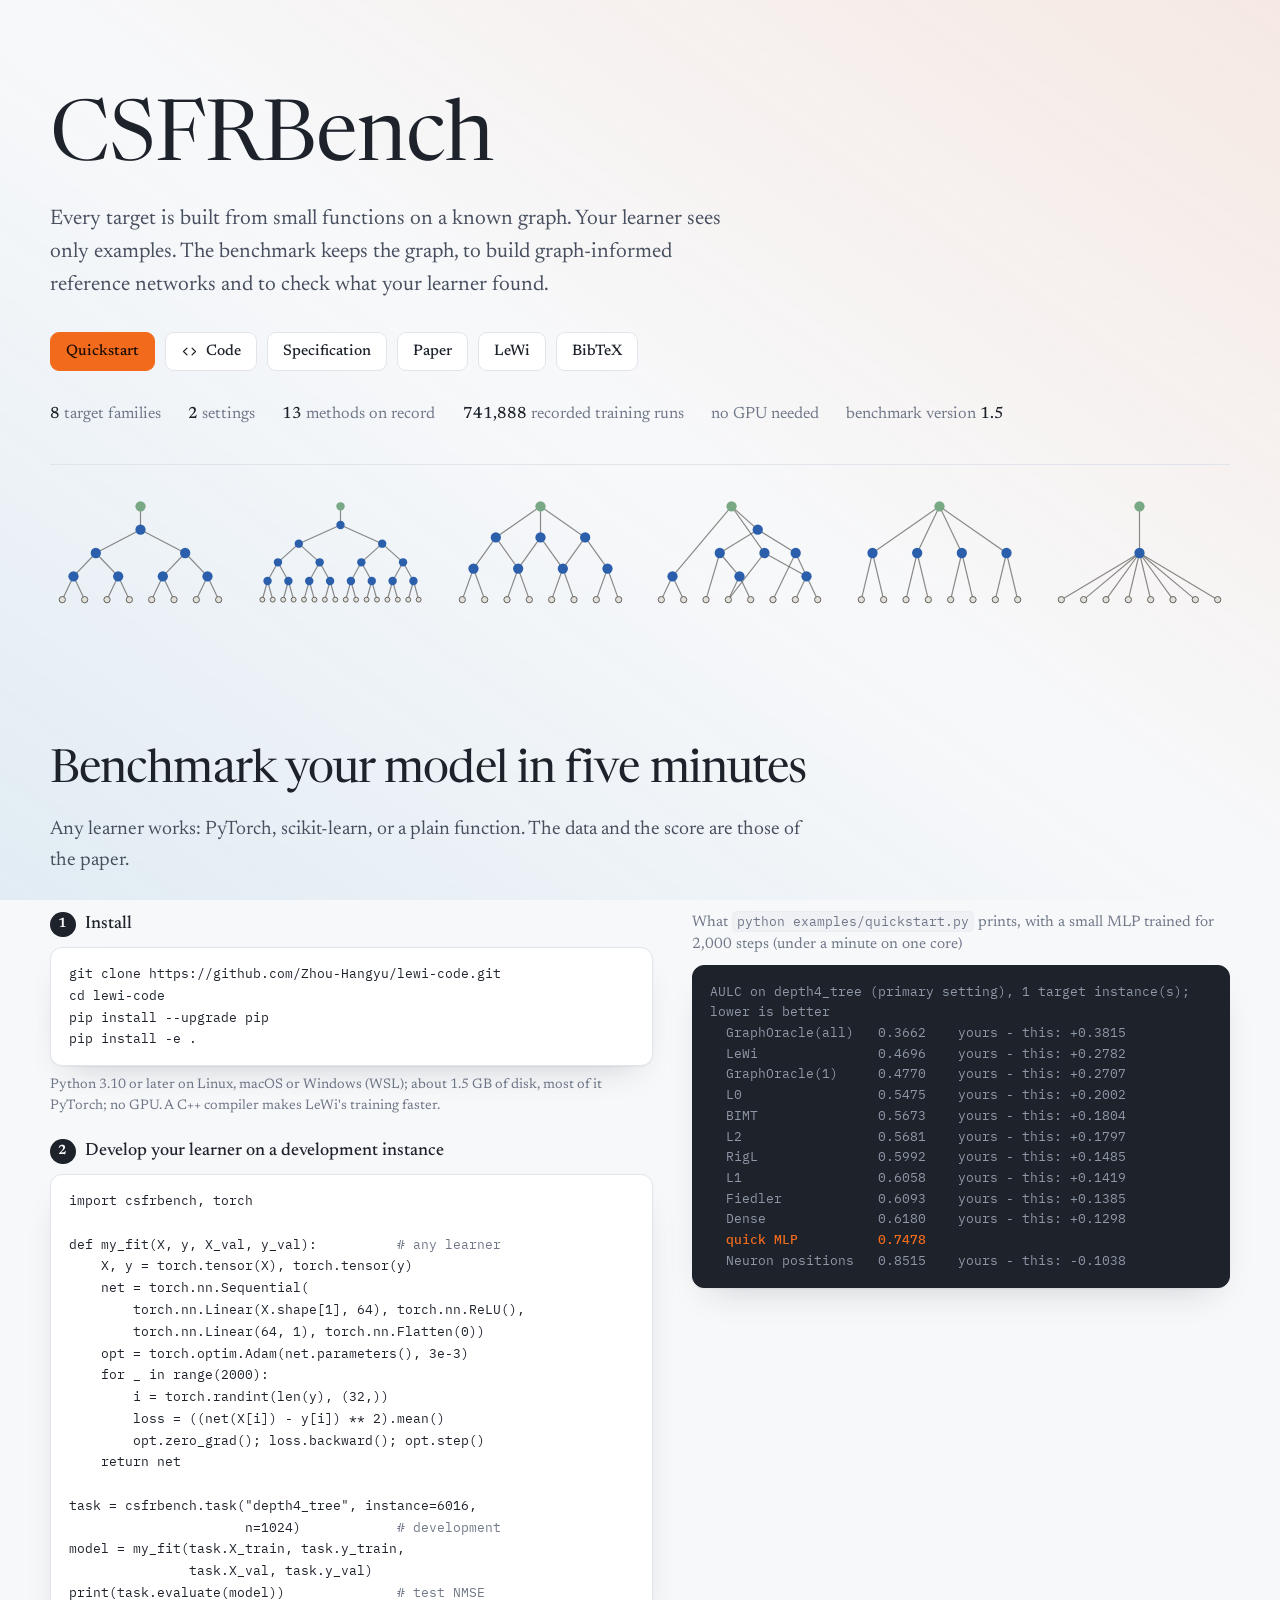
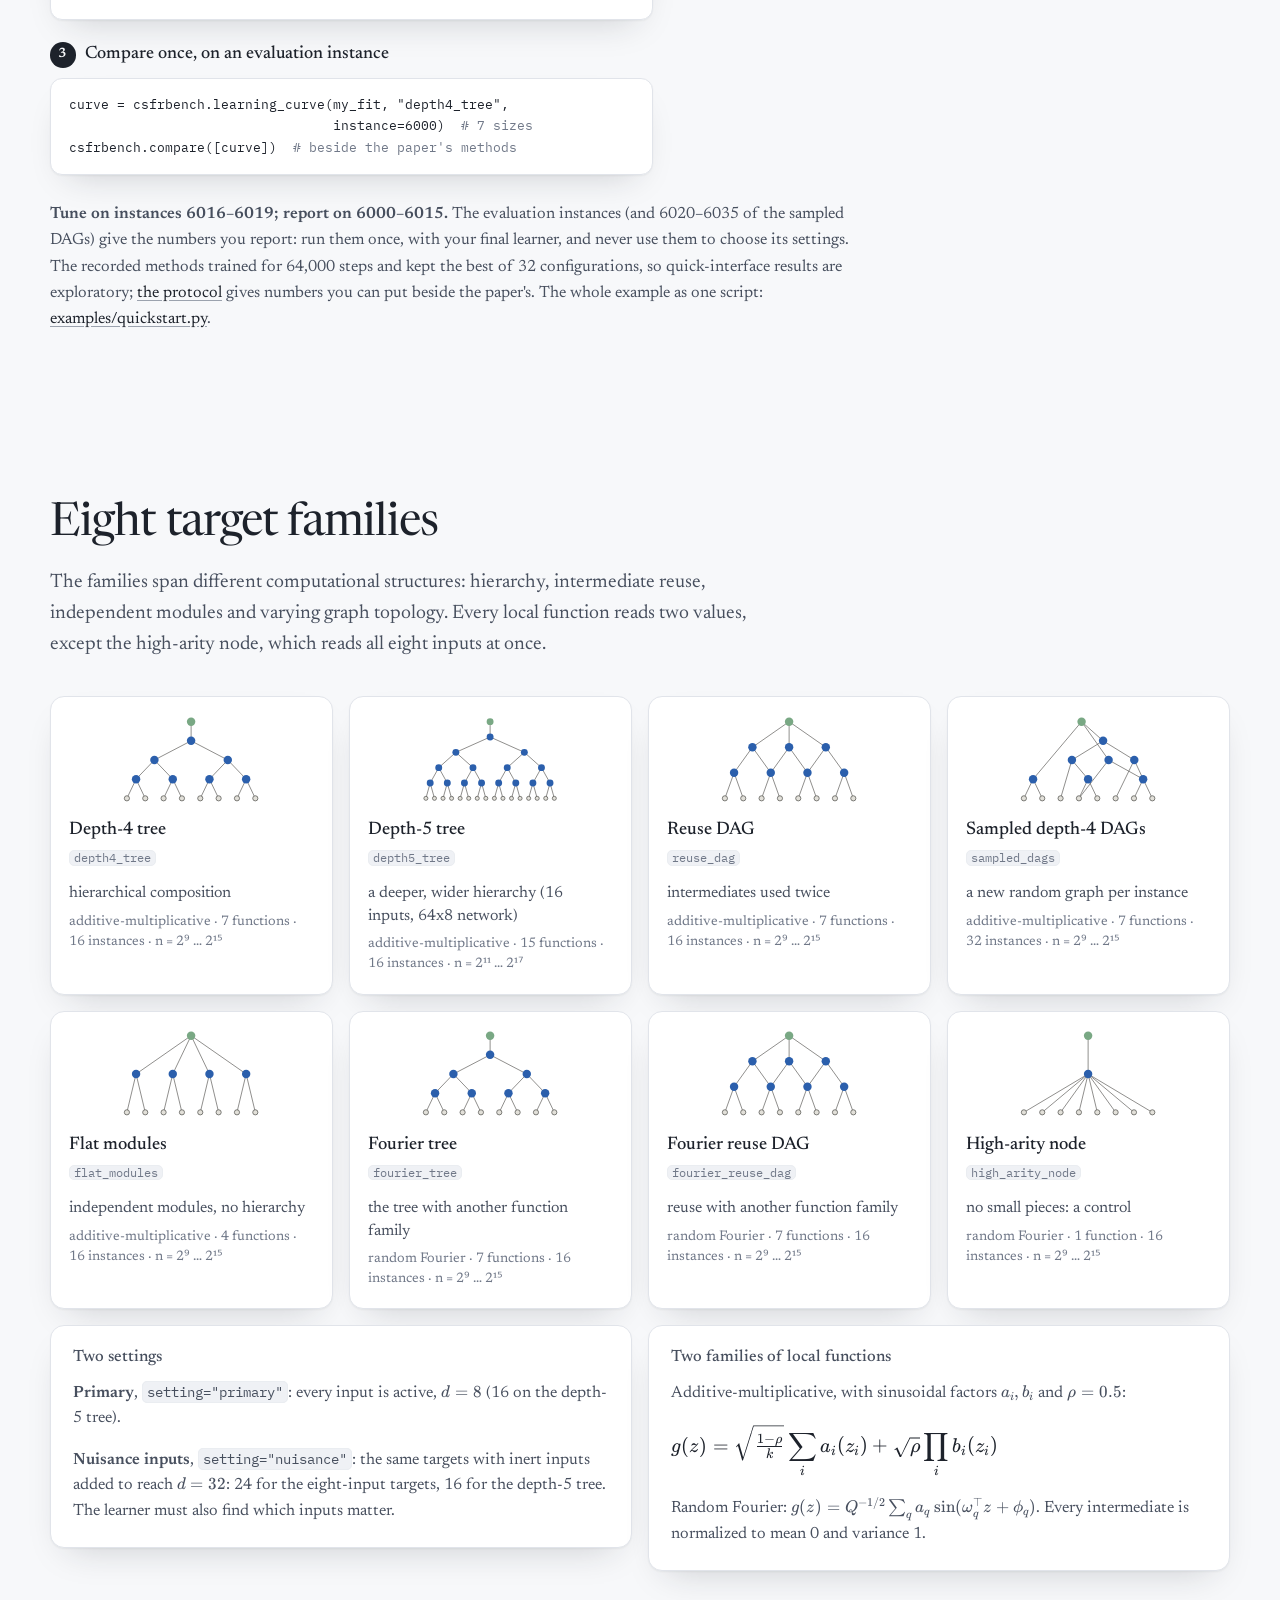
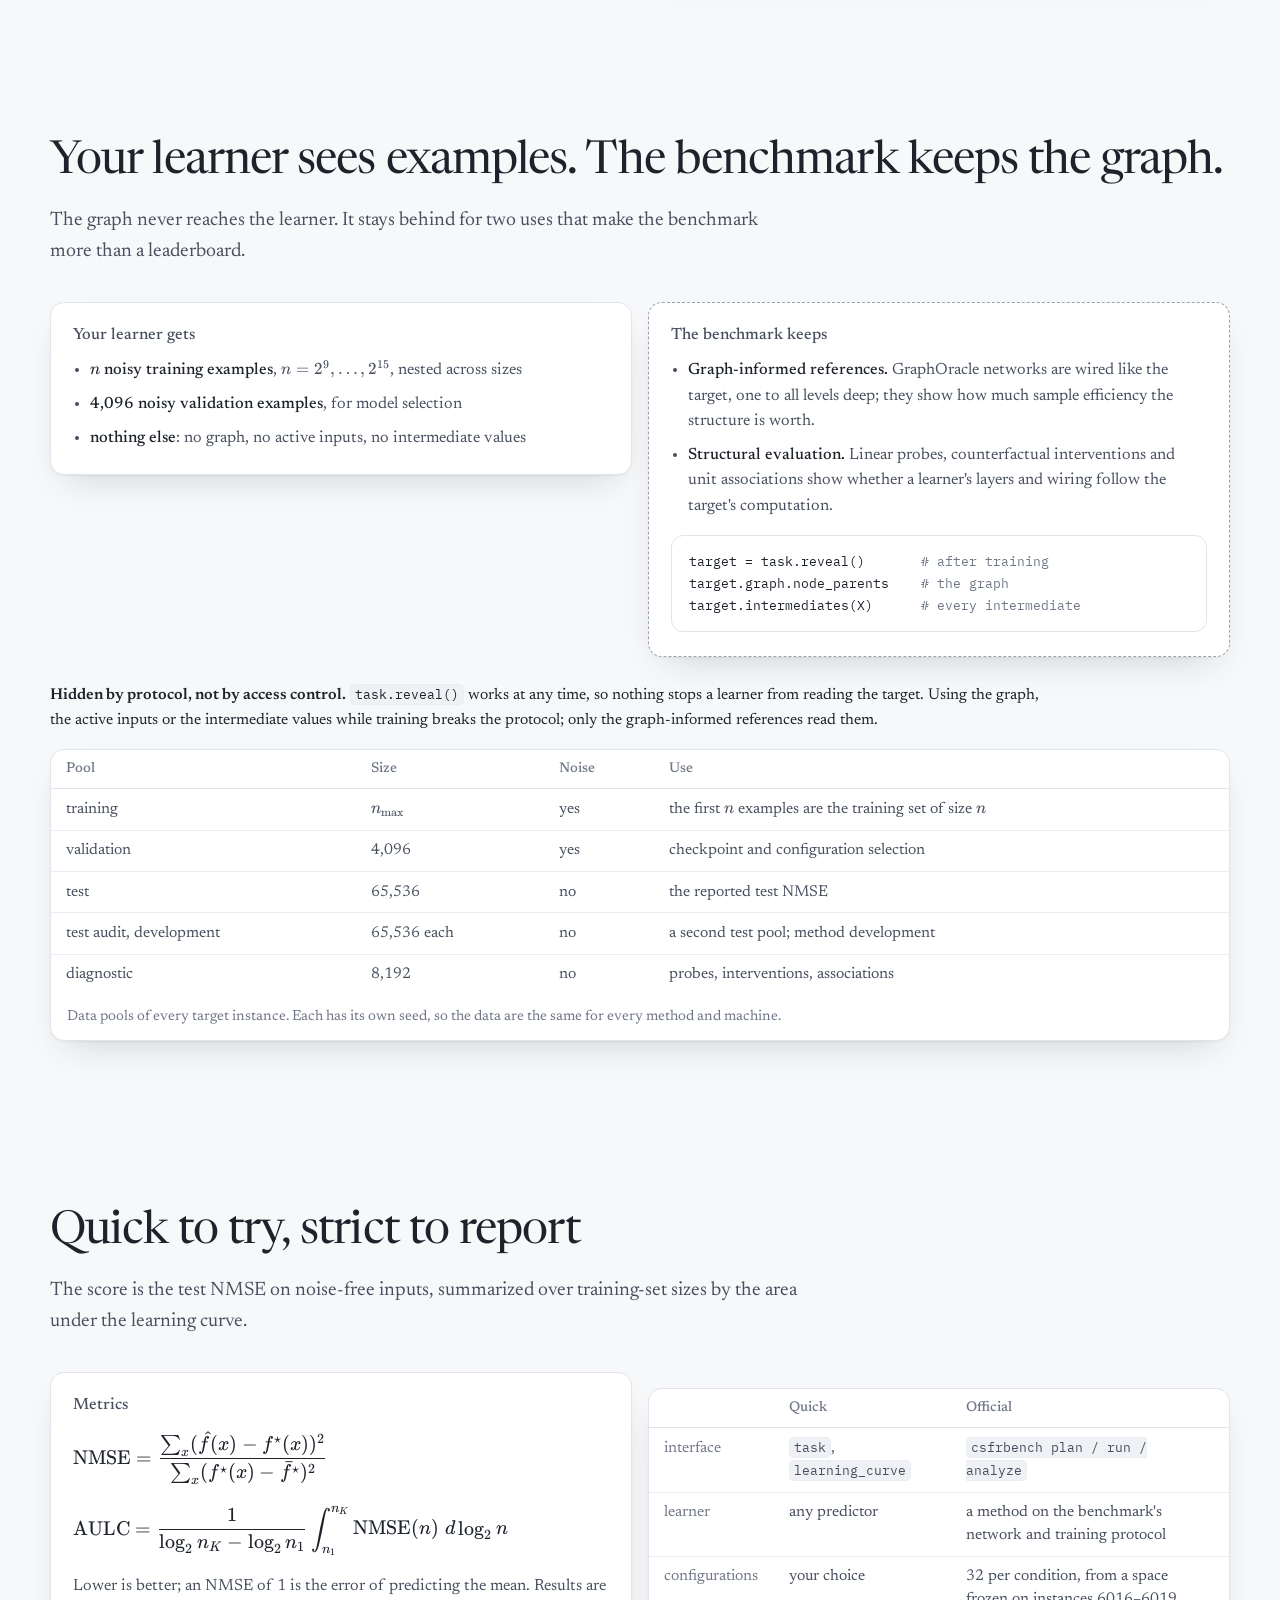
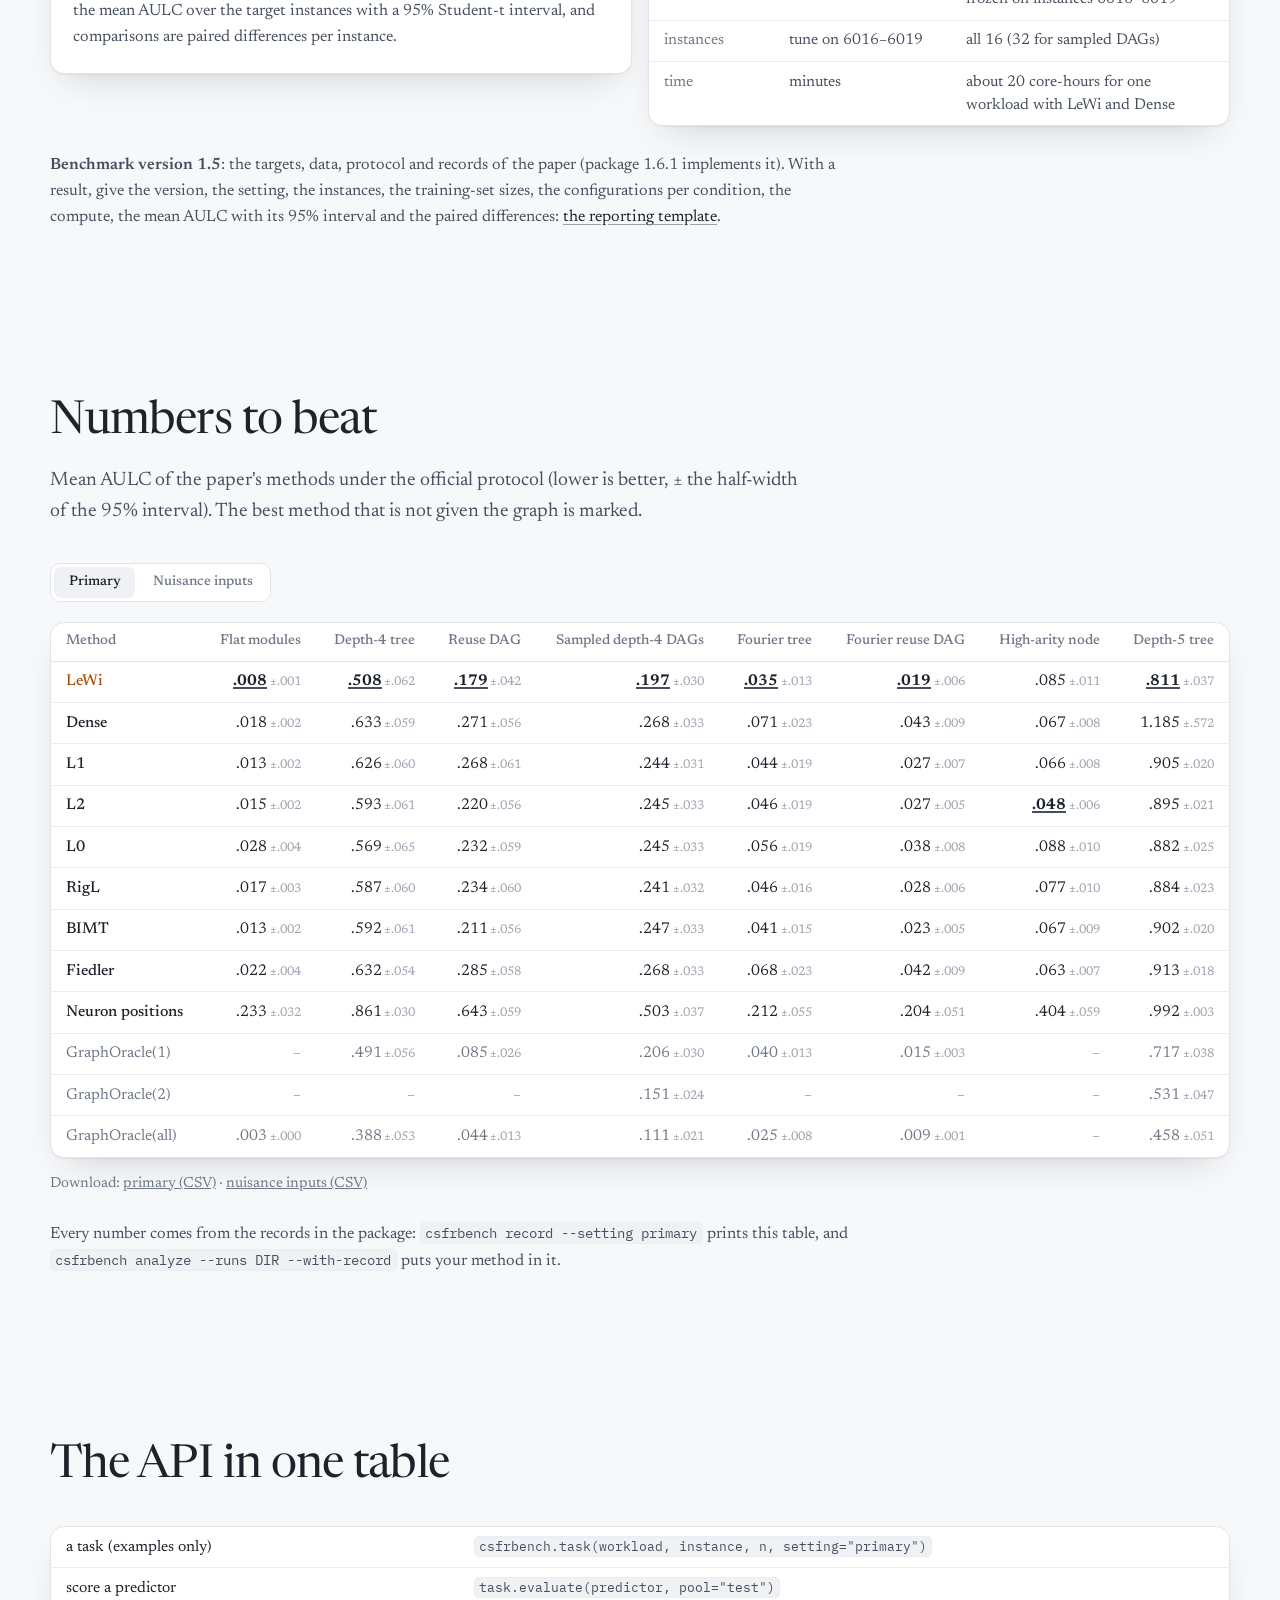
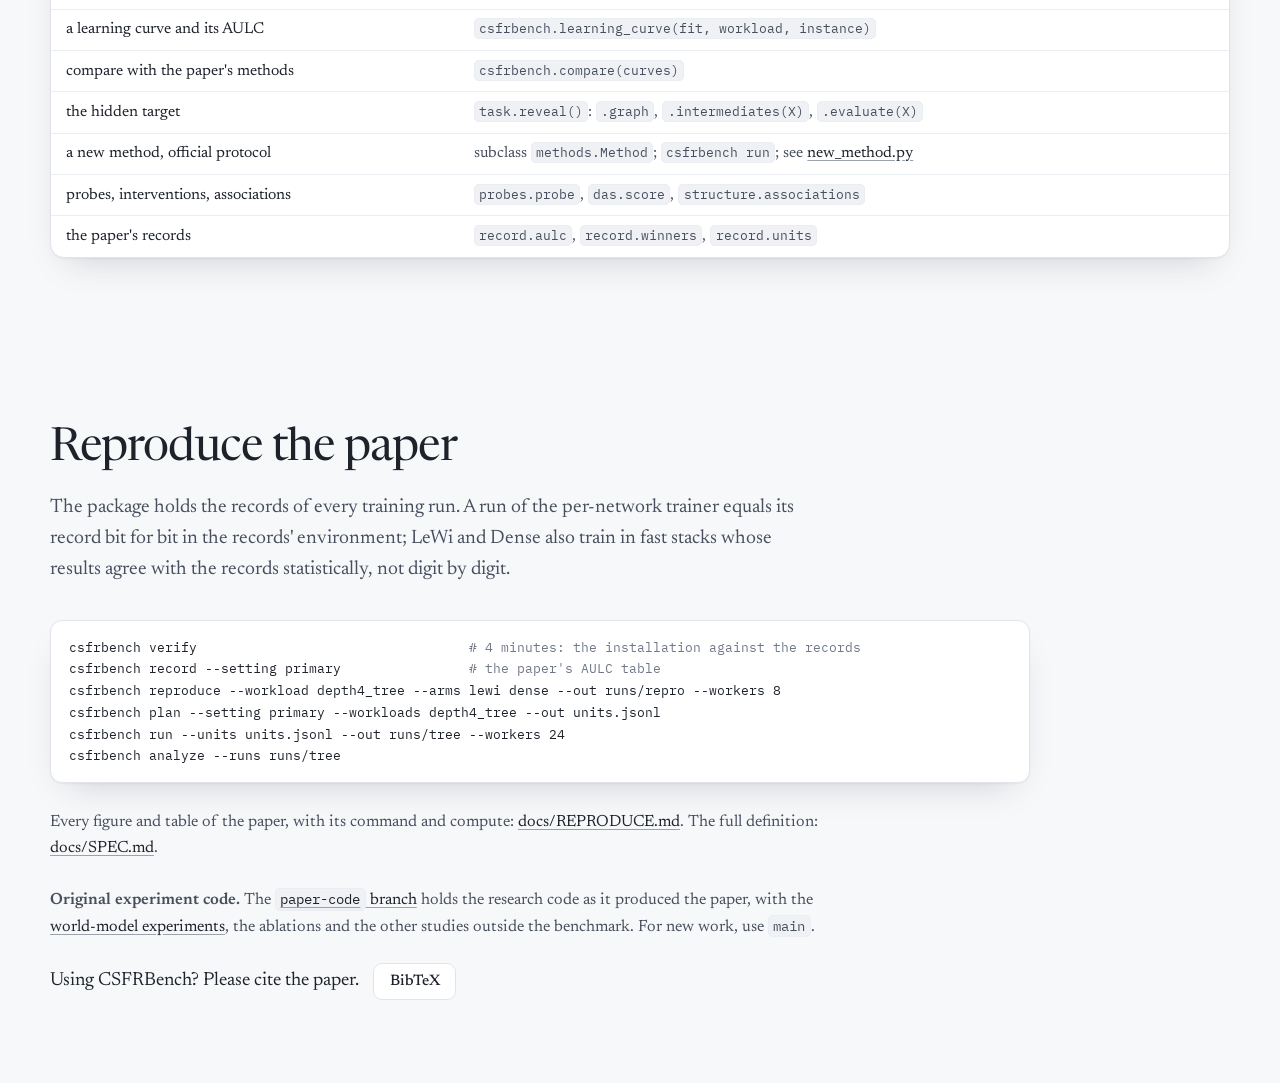
==== commit de116a3d: "LeWi page: the paper on arXiv (2610.28555): Paper links and BibTeX point to the arXiv version; new s" ====
--- a/csfrbench/index.html
+++ b/csfrbench/index.html
@@ -21,9 +21,9 @@
 <link rel="icon" href="../assets/img/favicon.svg" type="image/svg+xml">
 <link rel="apple-touch-icon" href="../assets/img/apple-touch-icon.png">
 <link rel="preload" href="../assets/fonts/newsreader-normal-latin.woff2" as="font" type="font/woff2" crossorigin>
-<link rel="stylesheet" href="../assets/css/fonts.css?v=202610201739">
-<link rel="stylesheet" href="../assets/katex/katex.min.css?v=202610201739">
-<link rel="stylesheet" href="../assets/css/site.css?v=202610201739">
+<link rel="stylesheet" href="../assets/css/fonts.css?v=202610211133">
+<link rel="stylesheet" href="../assets/katex/katex.min.css?v=202610211133">
+<link rel="stylesheet" href="../assets/css/site.css?v=202610211133">
 <noscript><style>#cb-strip, #results .seg { display: none; } #cb-cards { display: block; }</style></noscript>
 </head>
 <body class="cb">
@@ -38,7 +38,7 @@
       <a class="btn btn-primary" href="#quickstart">Quickstart</a>
       <a class="btn" href="https://github.com/Zhou-Hangyu/lewi-code/tree/main/csfrbench"><svg viewBox="0 0 20 20" aria-hidden="true"><path d="M7 6 3 10l4 4M13 6l4 4-4 4" fill="none" stroke="currentColor" stroke-width="1.5" stroke-linecap="round" stroke-linejoin="round"/></svg>Code</a>
       <a class="btn" href="https://github.com/Zhou-Hangyu/lewi-code/blob/main/docs/SPEC.md">Specification</a>
-      <a class="btn" href="../paper/lewi.pdf">Paper</a>
+      <a class="btn" href="https://arxiv.org/abs/2610.28555">Paper</a>
       <a class="btn" href="../">LeWi</a>
       <button type="button" class="btn" id="bib-open" aria-haspopup="dialog">BibTeX</button>
     </div>
@@ -231,7 +231,7 @@
         </table>
       </div>
     </div>
-    <p class="cb-note"><b>Benchmark version 1.5</b>: the targets, data, protocol and records of the paper (package 1.6.0 implements it). With a result, give the version, the setting, the instances, the training-set sizes, the configurations per condition, the compute, the mean AULC with its 95% interval and the paired differences: <a href="https://github.com/Zhou-Hangyu/lewi-code/blob/main/csfrbench/README.md#reporting-a-result">the reporting template</a>.</p>
+    <p class="cb-note"><b>Benchmark version 1.5</b>: the targets, data, protocol and records of the paper (package 1.6.1 implements it). With a result, give the version, the setting, the instances, the training-set sizes, the configurations per condition, the compute, the mean AULC with its 95% interval and the paired differences: <a href="https://github.com/Zhou-Hangyu/lewi-code/blob/main/csfrbench/README.md#reporting-a-result">the reporting template</a>.</p>
   </div>
 </section>
 
@@ -300,15 +300,18 @@
     <button class="bib-x" id="bib-close" type="button" aria-label="Close"><svg viewBox="0 0 20 20" aria-hidden="true"><path d="M5 5l10 10M15 5 5 15" fill="none" stroke="currentColor" stroke-width="1.6" stroke-linecap="round"/></svg></button>
   </div>
   <pre id="bibtex">@misc{zhou2026lewi,
-  title  = {Learning Computational Structure for Sample-Efficient Prediction},
+  title = {Learning Computational Structure for Sample-Efficient Prediction},
   author = {Zhou, Hangyu and Dovrolis, Constantine and Mussmann, Stephen},
-  year   = {2026},
-  url    = {https://zhou-hangyu.github.io/lewi/}
+  year = {2026},
+  eprint = {2610.28555},
+  archivePrefix = {arXiv},
+  primaryClass = {cs.LG},
+  url = {https://arxiv.org/abs/2610.28555}
 }</pre>
 </dialog>
 
-<script src="../assets/data/graphs.js?v=202610201739"></script>
-<script src="../assets/data/csfrbench.js?v=202610201739"></script>
-<script src="../assets/js/csfrbench.js?v=202610201739"></script>
+<script src="../assets/data/graphs.js?v=202610211133"></script>
+<script src="../assets/data/csfrbench.js?v=202610211133"></script>
+<script src="../assets/js/csfrbench.js?v=202610211133"></script>
 </body>
 </html>
--- a/assets/css/site.css
+++ b/assets/css/site.css
@@ -143,7 +143,7 @@
   min-height: min(100svh, 920px);
 }
 .title { font: 380 clamp(2.3rem, 1.25rem + 2.6vw, 3.6rem)/1.06 var(--serif); font-variation-settings: "opsz" 72; letter-spacing: -0.022em; margin: 0 0 1.4rem; text-wrap: balance; color: var(--ink); }
-.tldr { font: 400 clamp(1.14rem, 1rem + 0.4vw, 1.32rem)/1.55 var(--serif); color: var(--ink-2); max-width: 33rem; margin: 0 0 2rem; }
+.tldr { font: 400 clamp(1.14rem, 1rem + 0.4vw, 1.32rem)/1.55 var(--serif); color: var(--ink-2); max-width: 33rem; margin: 0 0 2rem; text-wrap: pretty; }
 .byline { margin: 0 0 1.9rem; font-family: var(--sans); }
 .authors { font: 500 1.02rem/1.6 var(--sans); margin: 0 0 0.15rem; color: var(--ink); }
 .authors a { color: var(--ink); text-decoration: none; border-bottom: 1px solid var(--hair); }
